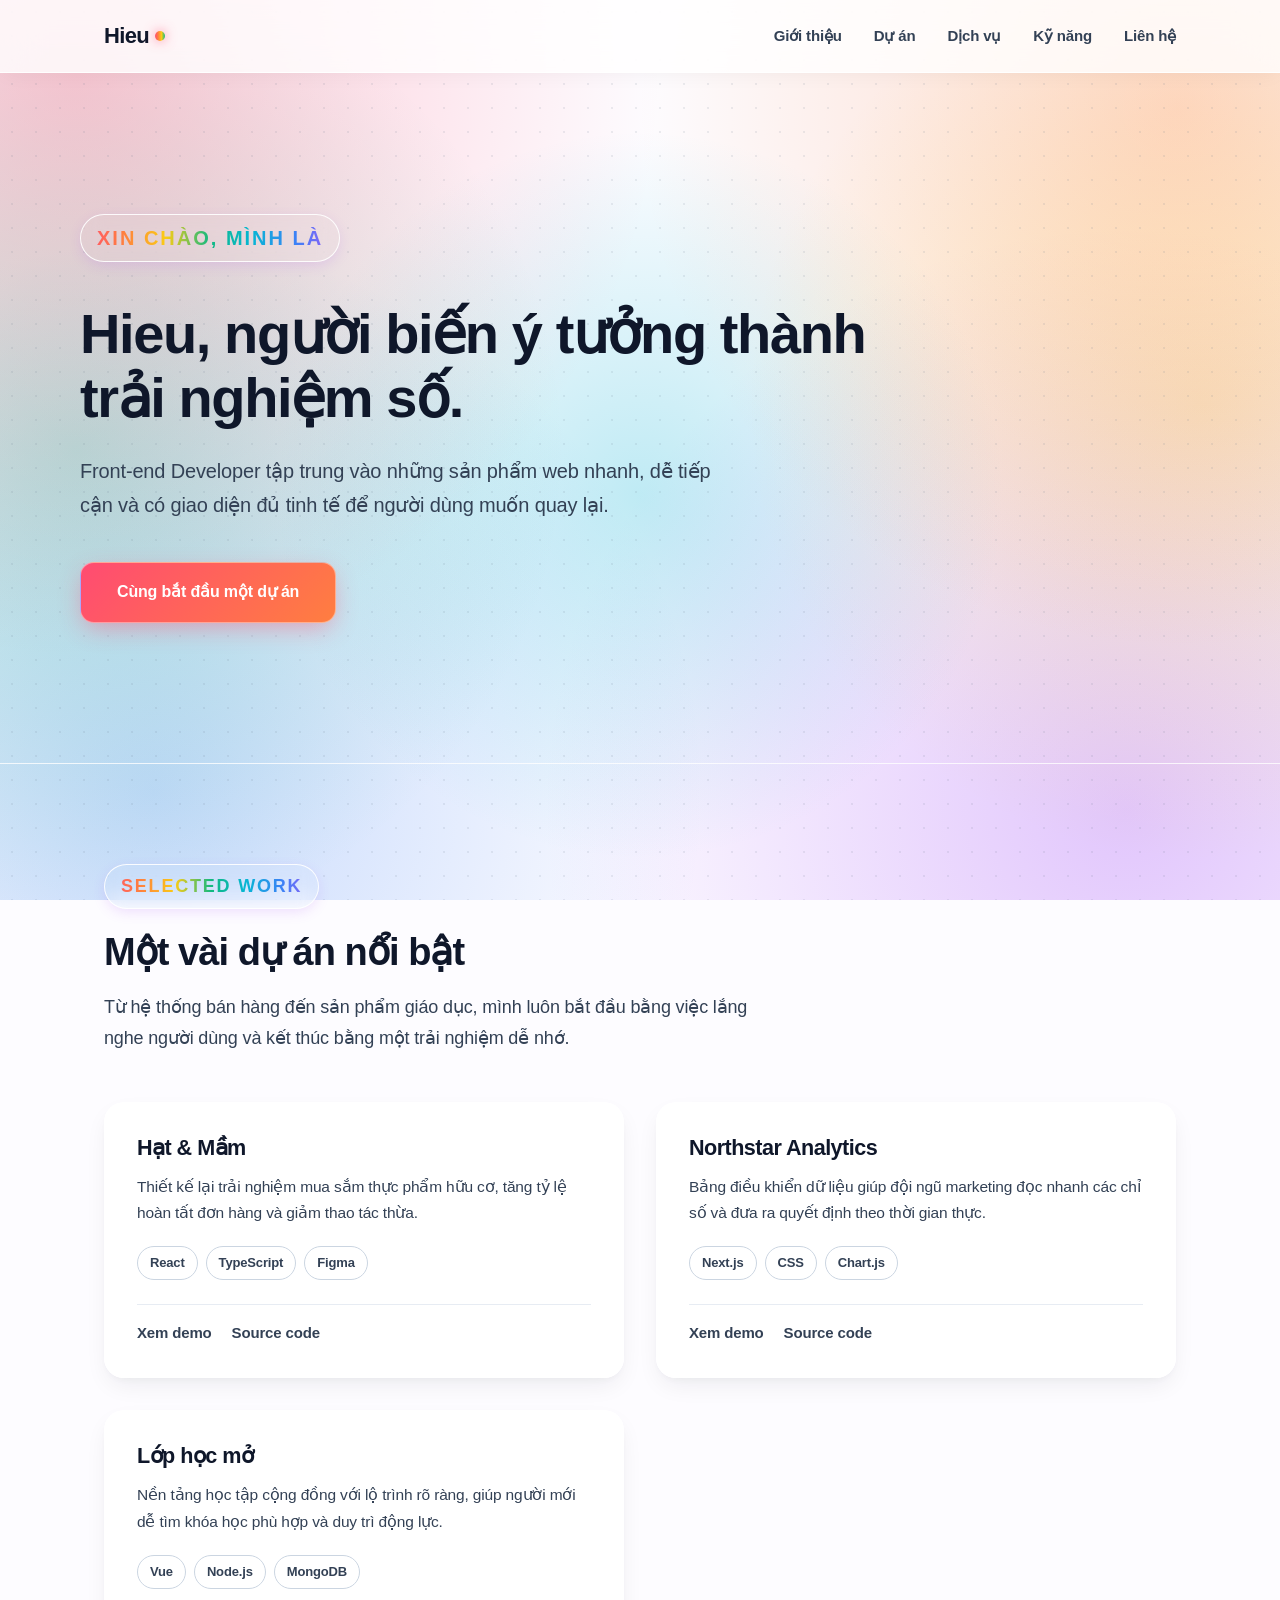
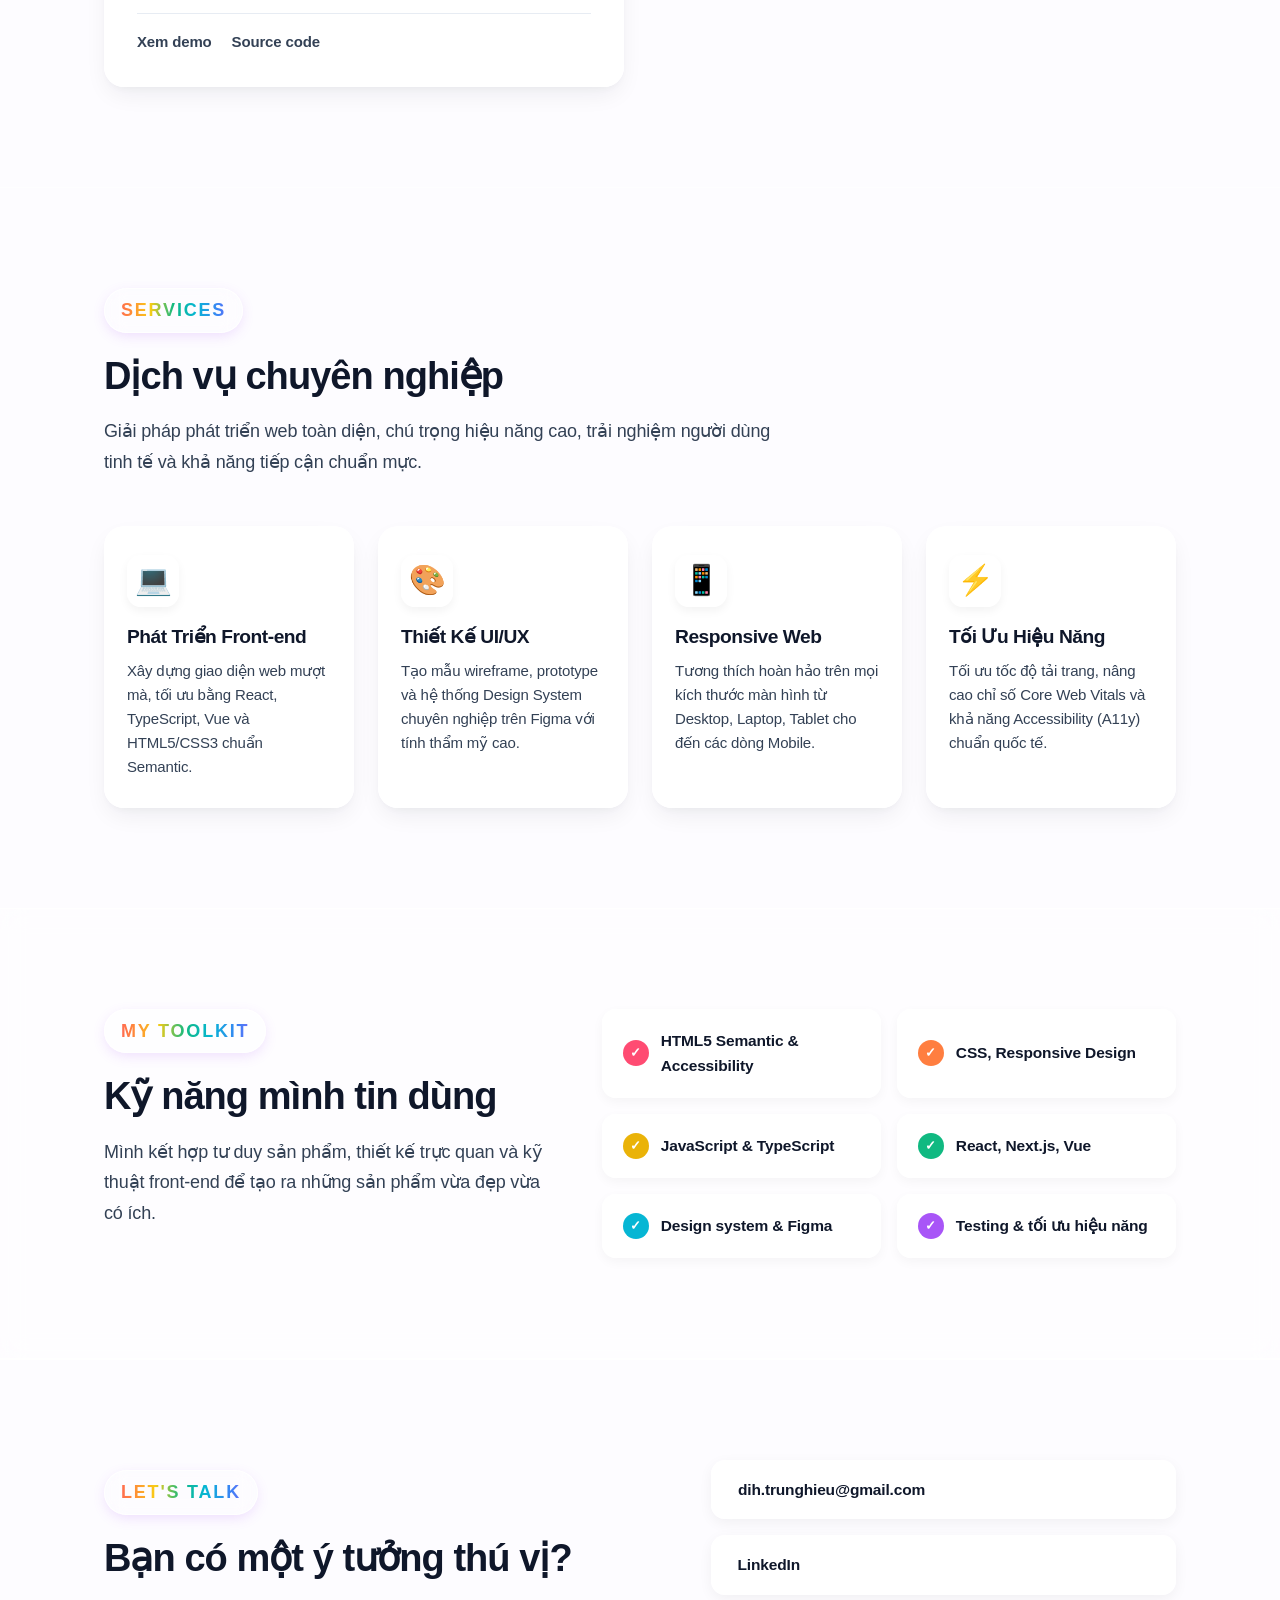
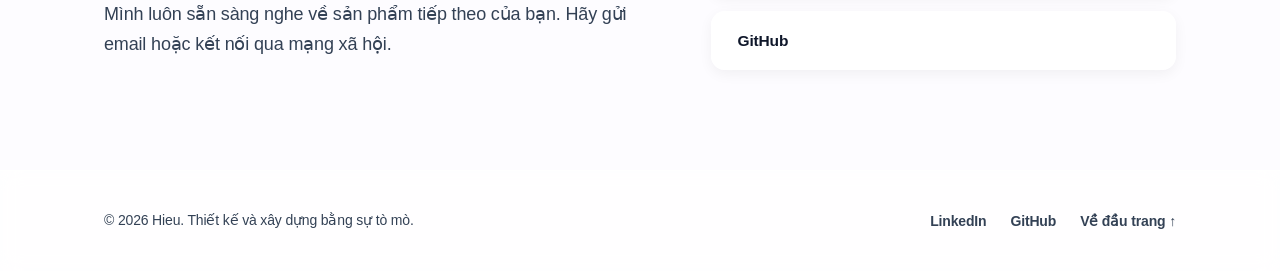
==== index.html @ 0dcf3da6 "them file" ====
<!DOCTYPE html>
<html lang="vi">
<head>
	<meta charset="UTF-8">
	<meta name="viewport" content="width=device-width, initial-scale=1.0">
	<meta name="description" content="Portfolio cá nhân của hieu, Front-end Developer chuyên xây dựng trải nghiệm web nhanh, dễ dùng và giàu tính thẩm mỹ.">
	<title>Hieudz | Front-end Developer</title>
	<!-- Favicon dạng placeholder giúp trình duyệt có biểu tượng nhận diện trang. -->
	<link rel="icon" href="data:image/svg+xml,<svg xmlns=%22http://www.w3.org/2000/svg%22 viewBox=%220 0 100 100%22><text y=%22.9em%22 font-size=%2290%22>MA</text></svg>">
	<link rel="stylesheet" href="style.css">
</head>
<body>
	<!--
		HEADER là phần đầu trang, thường chứa nhận diện và điều hướng chính.
		Về SEO, nó giúp công cụ tìm kiếm nhận ra phần thông tin mở đầu của website.
		Về Accessibility, landmark "banner" giúp người dùng trình đọc màn hình đi nhanh
		tới đầu trang và tìm được thương hiệu một cách nhất quán.
	-->
	<header class="site-header" id="top">
		<!--
			NAV là vùng chứa các liên kết điều hướng quan trọng của toàn trang.
			Các anchor link trỏ tới id của section giúp người dùng bàn phím và trình đọc
			màn hình di chuyển nhanh giữa các nội dung mà không cần cuộn thủ công.
		-->
		<nav class="navigation" aria-label="Điều hướng chính">
			<a class="logo" href="#top" aria-label="Về đầu trang, hieu">Hieu</a>

			<!-- Nút Hamburger Menu (CSS Checkbox Hack) -->
			<input type="checkbox" id="nav-toggle" class="nav-toggle" aria-label="Mở đóng menu điều hướng">
			<label for="nav-toggle" class="nav-toggle-label" aria-label="Nút điều khiển menu">
				<span class="hamburger-line"></span>
				<span class="hamburger-line"></span>
				<span class="hamburger-line"></span>
			</label>

			<ul class="nav-links">
				<li><a href="#gioi-thieu">Giới thiệu</a></li>
				<li><a href="#du-an">Dự án</a></li>
				<li><a href="#dich-vu">Dịch vụ</a></li>
				<li><a href="#ky-nang">Kỹ năng</a></li>
				<li><a href="#lien-he">Liên hệ</a></li>
			</ul>
		</nav>
	</header>

	<!-- MAIN là nội dung chính duy nhất của tài liệu, giúp SEO phân biệt nội dung cốt lõi
		 với phần điều hướng và thông tin lặp lại. Landmark này cũng giúp người dùng dùng
		 trình đọc màn hình bỏ qua các thành phần phụ để đến thẳng nội dung. -->
	<main>
		<!--
			SECTION giới thiệu nhóm nội dung có chủ đề "Giới thiệu bản thân".
			Tiêu đề h1 là tiêu đề quan trọng nhất của trang, hỗ trợ SEO hiểu chủ thể
			của portfolio. Nội dung ngắn gọn và CTA có văn bản rõ ràng giúp Accessibility.
		-->
		<section class="hero" id="gioi-thieu" aria-labelledby="tieu-de-chinh">
			<div class="hero-content">
				<p class="eyebrow">Xin chào, mình là</p>
				<h1 id="tieu-de-chinh">Hieu, người biến ý tưởng thành trải nghiệm số.</h1>
				<p>Front-end Developer tập trung vào những sản phẩm web nhanh, dễ tiếp cận và có giao diện đủ tinh tế để người dùng muốn quay lại.</p>
				<a class="button" href="#lien-he">Cùng bắt đầu một dự án</a>
			</div>
		</section>

		<!--
			SECTION dự án là nhóm nội dung portfolio có cùng chủ đề.
			Cấu trúc heading h2 giúp SEO tạo ra phân cấp nội dung rõ ràng sau h1.
			Mỗi ARTICLE là một nội dung độc lập, vì vậy công cụ tìm kiếm và trình đọc
			màn hình có thể nhận diện từng dự án như một đơn vị riêng biệt.
		-->
		<section class="section projects" id="du-an" aria-labelledby="tieu-de-du-an">
			<div class="section-inner">
				<header class="section-heading">
					<p class="eyebrow">Selected work</p>
					<h2 id="tieu-de-du-an">Một vài dự án nổi bật</h2>
					<p>Từ hệ thống bán hàng đến sản phẩm giáo dục, mình luôn bắt đầu bằng việc lắng nghe người dùng và kết thúc bằng một trải nghiệm dễ nhớ.</p>
				</header>
				<div class="project-grid">
					<!-- ARTICLE đại diện cho một dự án độc lập và có thể được chia sẻ riêng. -->
					<article class="project-card">
						<div class="project-content">
							<h3>Hạt &amp; Mầm</h3>
							<p>Thiết kế lại trải nghiệm mua sắm thực phẩm hữu cơ, tăng tỷ lệ hoàn tất đơn hàng và giảm thao tác thừa.</p>
							<ul class="tags" aria-label="Công nghệ sử dụng">
								<li>React</li><li>TypeScript</li><li>Figma</li>
							</ul>
							<div class="project-links"><a href="https://example.com" target="_blank" rel="noopener noreferrer">Xem demo</a><a href="https://github.com" target="_blank" rel="noopener noreferrer">Source code</a></div>
						</div>
					</article>

					<article class="project-card">
						<div class="project-content">
							<h3>Northstar Analytics</h3>
							<p>Bảng điều khiển dữ liệu giúp đội ngũ marketing đọc nhanh các chỉ số và đưa ra quyết định theo thời gian thực.</p>
							<ul class="tags" aria-label="Công nghệ sử dụng"><li>Next.js</li><li>CSS</li><li>Chart.js</li></ul>
							<div class="project-links"><a href="https://example.com" target="_blank" rel="noopener noreferrer">Xem demo</a><a href="https://github.com" target="_blank" rel="noopener noreferrer">Source code</a></div>
						</div>
					</article>

					<article class="project-card">
						<div class="project-content">
							<h3>Lớp học mở</h3>
							<p>Nền tảng học tập cộng đồng với lộ trình rõ ràng, giúp người mới dễ tìm khóa học phù hợp và duy trì động lực.</p>
							<ul class="tags" aria-label="Công nghệ sử dụng"><li>Vue</li><li>Node.js</li><li>MongoDB</li></ul>
							<div class="project-links"><a href="https://example.com" target="_blank" rel="noopener noreferrer">Xem demo</a><a href="https://github.com" target="_blank" rel="noopener noreferrer">Source code</a></div>
						</div>
					</article>
				</div>
			</div>
		</section>

		<!--
			SECTION dịch vụ chuyên nghiệp hỗ trợ Breakpoint Challenge:
			Desktop: 4 cột | Tablet: 2 cột | Mobile: 1 cột
		-->
		<section class="section services" id="dich-vu" aria-labelledby="tieu-de-dich-vu">
			<div class="section-inner">
				<header class="section-heading">
					<p class="eyebrow">Services</p>
					<h2 id="tieu-de-dich-vu">Dịch vụ chuyên nghiệp</h2>
					<p>Giải pháp phát triển web toàn diện, chú trọng hiệu năng cao, trải nghiệm người dùng tinh tế và khả năng tiếp cận chuẩn mực.</p>
				</header>
				<div class="services-grid">
					<article class="service-card">
						<div class="service-icon">💻</div>
						<h3>Phát Triển Front-end</h3>
						<p>Xây dựng giao diện web mượt mà, tối ưu bằng React, TypeScript, Vue và HTML5/CSS3 chuẩn Semantic.</p>
					</article>
					<article class="service-card">
						<div class="service-icon">🎨</div>
						<h3>Thiết Kế UI/UX</h3>
						<p>Tạo mẫu wireframe, prototype và hệ thống Design System chuyên nghiệp trên Figma với tính thẩm mỹ cao.</p>
					</article>
					<article class="service-card">
						<div class="service-icon">📱</div>
						<h3>Responsive Web</h3>
						<p>Tương thích hoàn hảo trên mọi kích thước màn hình từ Desktop, Laptop, Tablet cho đến các dòng Mobile.</p>
					</article>
					<article class="service-card">
						<div class="service-icon">⚡</div>
						<h3>Tối Ưu Hiệu Năng</h3>
						<p>Tối ưu tốc độ tải trang, nâng cao chỉ số Core Web Vitals và khả năng Accessibility (A11y) chuẩn quốc tế.</p>
					</article>
				</div>
			</div>
		</section>

		<!--
			SECTION kỹ năng trình bày năng lực chuyên môn theo một chủ đề riêng.
			Heading h2 tạo cấu trúc SEO dễ đọc; danh sách UL là lựa chọn semantic phù hợp
			vì mỗi kỹ năng là một mục ngang hàng. Văn bản thật thay cho biểu đồ trang trí
			giúp người dùng trình đọc màn hình tiếp nhận đầy đủ thông tin.
		-->
		<section class="section" id="ky-nang" aria-labelledby="tieu-de-ky-nang">
			<div class="section-inner about-layout">
				<header class="section-heading">
					<p class="eyebrow">My toolkit</p>
					<h2 id="tieu-de-ky-nang">Kỹ năng mình tin dùng</h2>
					<p>Mình kết hợp tư duy sản phẩm, thiết kế trực quan và kỹ thuật front-end để tạo ra những sản phẩm vừa đẹp vừa có ích.</p>
				</header>
				<ul class="skill-list">
					<li>HTML5 Semantic &amp; Accessibility</li>
					<li>CSS, Responsive Design</li>
					<li>JavaScript &amp; TypeScript</li>
					<li>React, Next.js, Vue</li>
					<li>Design system &amp; Figma</li>
					<li>Testing &amp; tối ưu hiệu năng</li>
				</ul>
			</div>
		</section>

		<!--
			SECTION liên hệ là điểm kết thúc nội dung chính và chứa lời mời hành động.
			aria-labelledby liên kết section với tiêu đề, giúp trình đọc màn hình công bố
			đúng ngữ cảnh. Các liên kết có nhãn cụ thể để người dùng biết chính xác đích đến.
		-->
		<section class="section contact" id="lien-he" aria-labelledby="tieu-de-lien-he">
			<div class="section-inner">
				<header class="section-heading">
					<p class="eyebrow">Let's talk</p>
					<h2 id="tieu-de-lien-he">Bạn có một ý tưởng thú vị?</h2>
					<p class="contact-copy">Mình luôn sẵn sàng nghe về sản phẩm tiếp theo của bạn. Hãy gửi email hoặc kết nối qua mạng xã hội.</p>
				</header>
				<div class="contact-links">
					<a href="mailto:dih.trunghieu0907@gmail.com">dih.trunghieu@gmail.com</a>
					<a href="https://www.linkedin.com" target="_blank" rel="noopener noreferrer">LinkedIn</a>
					<a href="https://github.com" target="_blank" rel="noopener noreferrer">GitHub</a>
				</div>
			</div>
		</section>
	</main>

	<!--
		FOOTER là phần chân trang chứa thông tin bản quyền và các liên kết phụ.
		Landmark này giúp SEO hiểu đâu là thông tin kết thúc website; liên kết "Về đầu
		trang" có nhãn rõ ràng, hỗ trợ người dùng bàn phím quay lại điều hướng nhanh.
	-->
	<footer class="site-footer">
		<div class="footer-inner">
			<p>&copy; 2026 Hieu. Thiết kế và xây dựng bằng sự tò mò.</p>
			<nav class="footer-links" aria-label="Liên kết chân trang">
				<a href="https://www.linkedin.com" target="_blank" rel="noopener noreferrer">LinkedIn</a>
				<a href="https://github.com" target="_blank" rel="noopener noreferrer">GitHub</a>
				<a href="#top">Về đầu trang &uarr;</a>
			</nav>
		</div>
	</footer>

	<script>
		// Tự động đóng menu khi nhấp vào một liên kết trên mobile
		document.querySelectorAll('.nav-links a').forEach(function(link) {
			link.addEventListener('click', function() {
				var toggle = document.getElementById('nav-toggle');
				if (toggle) toggle.checked = false;
			});
		});
	</script>
</body>
</html>
---- style.css ----
/* ==========================================================================
   PORTFOLIO STYLESHEET - DESIGN SYSTEM REFACTORED
   Tiêu chuẩn: Zero Hard-Coded Colors & Spacings
   Kiến trúc: CSS Variables Tokenized (:root) + CSS Grid & Flexbox
   Responsive: Desktop (4/2 Cột) -> Tablet (2 Cột) -> Mobile (1 Cột)
   ========================================================================== */

/* --------------------------------------------------------------------------
   1. DESIGN SYSTEM TOKENS & CSS VARIABLES (:root)
   -------------------------------------------------------------------------- */
:root {
  /* ========================================================================
     1.1 COLOR SYSTEM (BẢNG MÀU CHUẨN DESIGN SYSTEM)
     ======================================================================== */
  /* Bảng màu 7 Sắc Cầu Vồng (Primary Accent Palette) */
  --color-red: #ff4b72;         /* Đỏ Hồng */
  --color-orange: #ff7e40;      /* Cam Rực */
  --color-yellow: #facc15;      /* Vàng Tươi */
  --color-yellow-dark: #ca8a04; /* Vàng Đậm cho chữ hover */
  --color-yellow-warm: #eab308; /* Vàng Hổ Phách */
  --color-green: #10b981;       /* Lục Ngọc Bích */
  --color-cyan: #06b6d4;        /* Lam Ngọc Cyan */
  --color-blue: #3b82f6;        /* Xanh Dương */
  --color-purple: #a855f7;      /* Tím Violet */

  /* Giữ nguyên Alias tương thích ngược cho hệ thống cũ */
  --rainbow-red: var(--color-red);
  --rainbow-orange: var(--color-orange);
  --rainbow-yellow: var(--color-yellow);
  --rainbow-green: var(--color-green);
  --rainbow-cyan: var(--color-cyan);
  --rainbow-blue: var(--color-blue);
  --rainbow-purple: var(--color-purple);

  /* Màu chủ đạo & phụ */
  --primary: #4f46e5;
  --secondary: #0ea5e9;
  --color-white: #ffffff;

  /* Thang sắc độ xám trung tính (Neutral Grayscale) */
  --gray-100: #f1f5f9;
  --gray-200: #e2e8f0;
  --gray-300: #cbd5e1;
  --gray-700: #334155;
  --gray-900: #0f172a;

  /* Alias tương thích hệ thống gray-1, gray-2, gray-3 */
  --gray-1: var(--gray-100);
  --gray-2: var(--gray-300);
  --gray-3: var(--gray-700);

  /* Màu ngữ nghĩa (Semantic Colors) */
  --background: #fdfcff;
  --text-main: var(--gray-900);
  --text-muted: var(--gray-700);

  /* Hệ màu kính mờ & trong suốt (Glassmorphism & Surface Tokens) */
  --card-bg: rgba(255, 255, 255, 0.88);
  --card-bg-solid: var(--color-white);
  --card-border: rgba(255, 255, 255, 0.95);
  --header-bg: rgba(255, 255, 255, 0.8);
  --footer-bg: rgba(255, 255, 255, 0.7);
  --border-glass: rgba(255, 255, 255, 0.9);
  --border-glass-subtle: rgba(255, 255, 255, 0.8);
  --border-line: rgba(226, 232, 240, 0.8);
  --badge-bg: rgba(255, 255, 255, 0.85);

  /* Hệ màu hào quang cực quang (Aurora Mesh Tokens) */
  --glow-red: rgba(255, 75, 114, 0.3);
  --glow-orange: rgba(255, 126, 64, 0.28);
  --glow-yellow: rgba(250, 204, 21, 0.24);
  --glow-green: rgba(16, 185, 129, 0.26);
  --glow-cyan: rgba(6, 182, 212, 0.25);
  --glow-blue: rgba(59, 130, 246, 0.28);
  --glow-purple: rgba(168, 85, 247, 0.32);
  --dot-color: rgba(100, 116, 139, 0.12);

  /* Gradients */
  --rainbow-linear: linear-gradient(
    90deg,
    var(--color-red) 0%,
    var(--color-orange) 16%,
    var(--color-yellow) 33%,
    var(--color-green) 50%,
    var(--color-cyan) 66%,
    var(--color-blue) 83%,
    var(--color-purple) 100%
  );
  --btn-gradient: linear-gradient(135deg, var(--color-red), var(--color-orange), var(--color-blue), var(--color-purple));

  /* ========================================================================
     1.2 SPACING SCALE (HỆ THỐNG KHOẢNG CÁCH CHUẨN DESIGN SYSTEM)
     ======================================================================== */
  --space-2xs: 4px;
  --space-xs: 6px;
  --space-sm: 8px;
  --space-md: 12px;
  --space-base: 16px;
  --space-md-lg: 18px;
  --space-lg: 20px;
  --space-card-p: 22px;
  --space-xl: 24px;
  --space-2xl: 32px;
  --space-footer-p: 38px;
  --space-3xl: 48px;
  --space-4xl: 56px;
  --space-section-mobile: 60px;
  --space-hero: 90px;
  --space-section-desktop: 100px;

  /* ========================================================================
     1.3 TYPOGRAPHY SCALE (HỆ THỐNG CỠ CHỮ)
     ======================================================================== */
  --font-size-badge: 0.8125rem;
  --font-size-sm: 0.875rem;
  --font-size-base: 0.9375rem;
  --font-size-card-p: 0.96875rem;
  --font-size-btn: 1rem;
  --font-size-body: 1.0625rem;
  --font-size-subheading: 1.125rem;
  --font-size-card-h3: 1.2rem;
  --font-size-lead: 1.25rem;
  --font-size-h3: 1.35rem;
  --font-size-logo: 1.375rem;
  --font-size-h1-mobile: 2.125rem;

  /* ========================================================================
     1.4 BO GÓC, BÓNG ĐỔ & CHUYỂN ĐỘNG (RADIUS, SHADOWS, TRANSITION)
     ======================================================================== */
  --radius-sm: 8px;
  --radius-md: 14px;
  --radius-lg: 20px;
  --radius-full: 9999px;

  --card-shadow: 0 10px 25px -4px rgba(15, 23, 42, 0.07), 0 4px 10px -2px rgba(15, 23, 42, 0.04);
  --shadow-sm: 0 4px 12px rgba(0, 0, 0, 0.04);
  --shadow-md: 0 4px 14px rgba(0, 0, 0, 0.05);

  --container-max-width: 1120px;
  --transition: all 0.3s cubic-bezier(0.34, 1.56, 0.64, 1);
}

/* --------------------------------------------------------------------------
   2. RESET / BASE STYLES
   -------------------------------------------------------------------------- */
*,
*::before,
*::after {
  box-sizing: border-box;
  margin: 0;
  padding: 0;
}

html {
  scroll-behavior: smooth;
  font-size: 16px;
  -webkit-text-size-adjust: 100%;
}

/* --------------------------------------------------------------------------
   3. BODY: NỀN 7 SẮC CẦU VỒNG (RAINBOW AURORA MESH CANVAS)
   -------------------------------------------------------------------------- */
body {
  font-family: -apple-system, BlinkMacSystemFont, "Segoe UI", Roboto, "Inter", "Helvetica Neue", Arial, sans-serif;
  background-color: var(--background);
  background-image: 
    radial-gradient(var(--dot-color) 1.2px, transparent 1.2px),
    radial-gradient(circle at 6% 8%, var(--glow-red) 0%, transparent 40%),
    radial-gradient(circle at 92% 12%, var(--glow-orange) 0%, transparent 38%),
    radial-gradient(circle at 94% 45%, var(--glow-yellow) 0%, transparent 35%),
    radial-gradient(circle at 6% 50%, var(--glow-green) 0%, transparent 38%),
    radial-gradient(circle at 50% 55%, var(--glow-cyan) 0%, transparent 45%),
    radial-gradient(circle at 12% 88%, var(--glow-blue) 0%, transparent 40%),
    radial-gradient(circle at 88% 90%, var(--glow-purple) 0%, transparent 42%);
  background-size: var(--space-xl) var(--space-xl), 100% 100%, 100% 100%, 100% 100%, 100% 100%, 100% 100%, 100% 100%, 100% 100%;
  background-attachment: fixed;
  color: var(--text-main);
  line-height: 1.65;
  letter-spacing: -0.01em;
  overflow-x: hidden;
  -webkit-font-smoothing: antialiased;
  -moz-osx-font-smoothing: grayscale;
}

/* --------------------------------------------------------------------------
   4. TYPOGRAPHY
   -------------------------------------------------------------------------- */
h1, h2, h3, h4, h5, h6 {
  color: var(--text-main);
  font-weight: 700;
  line-height: 1.25;
  letter-spacing: -0.025em;
}

h1 {
  font-size: clamp(2.25rem, 5vw, 3.5rem);
  font-weight: 800;
  line-height: 1.15;
  margin-bottom: 1.5rem;
}

h2 {
  font-size: clamp(1.75rem, 3.5vw, 2.375rem);
  margin-bottom: 1rem;
}

h3 {
  font-size: var(--font-size-h3);
  margin-bottom: 0.75rem;
  transition: color 0.3s ease;
}

p {
  color: var(--text-muted);
  font-size: var(--font-size-body);
  line-height: 1.7;
}

a {
  color: inherit;
  text-decoration: none;
  transition: var(--transition);
}

/* Eyebrow dạng Badge 7 sắc cầu vồng */
.eyebrow {
  display: inline-flex;
  align-items: center;
  gap: var(--space-sm);
  font-size: var(--font-size-badge);
  font-weight: 800;
  text-transform: uppercase;
  letter-spacing: 0.1em;
  background: var(--rainbow-linear);
  -webkit-background-clip: text;
  -webkit-text-fill-color: transparent;
  padding: var(--space-xs) var(--space-base);
  background-color: var(--badge-bg);
  border: 1.5px solid var(--border-glass);
  border-radius: var(--radius-full);
  box-shadow: 0 4px 14px -2px rgba(168, 85, 247, 0.2);
  margin-bottom: 1.25rem;
  backdrop-filter: blur(10px);
}

/* --------------------------------------------------------------------------
   5. CONTAINER & LAYOUT CHUNG
   -------------------------------------------------------------------------- */
.section-inner {
  width: 100%;
  max-width: var(--container-max-width);
  margin: 0 auto;
  padding: 0 var(--space-xl);
}

.section {
  padding: var(--space-section-desktop) 0;
  position: relative;
}

.section-heading {
  max-width: 680px;
  margin-bottom: var(--space-3xl);
}

.section-heading p {
  font-size: var(--font-size-subheading);
}

/* --------------------------------------------------------------------------
   6. HEADER & NAVIGATION
   -------------------------------------------------------------------------- */
.site-header {
  position: sticky;
  top: 0;
  z-index: 1000;
  background-color: var(--header-bg);
  backdrop-filter: blur(20px);
  -webkit-backdrop-filter: blur(20px);
  border-bottom: 1px solid var(--border-glass);
  box-shadow: 0 4px 20px -4px rgba(0, 0, 0, 0.05);
  transition: var(--transition);
}

.navigation {
  max-width: var(--container-max-width);
  margin: 0 auto;
  padding: var(--space-md-lg) var(--space-xl);
  display: flex;
  align-items: center;
  justify-content: space-between;
}

/* --------------------------------------------------------------------------
   HAMBURGER MENU - ẨN input gốc, nút và menu mobile
   -------------------------------------------------------------------------- */

/* Ẩn input checkbox gốc */
.nav-toggle {
  display: none;
}

/* Nút hamburger 3 dòng — ẩn trên Desktop */
.nav-toggle-label {
  display: none;
  flex-direction: column;
  justify-content: center;
  align-items: center;
  gap: 5px;
  width: 42px;
  height: 42px;
  cursor: pointer;
  border-radius: var(--radius-sm);
  border: 1.5px solid var(--border-glass);
  background-color: var(--badge-bg);
  backdrop-filter: blur(10px);
  -webkit-backdrop-filter: blur(10px);
  transition: var(--transition);
  z-index: 1100;
  flex-shrink: 0;
}

.nav-toggle-label:hover {
  background: var(--rainbow-linear);
  border-color: transparent;
}

/* Ba dòng kẻ của Hamburger */
.hamburger-line {
  display: block;
  width: 22px;
  height: 2.5px;
  border-radius: var(--radius-full);
  background: var(--gray-700);
  transition: transform 0.35s cubic-bezier(0.4, 0, 0.2, 1),
              opacity   0.25s ease,
              width     0.3s ease;
  transform-origin: center;
}

.nav-toggle-label:hover .hamburger-line {
  background: var(--color-white);
}

/* Hiệu ứng biến thành dấu X khi checkbox được check */
.nav-toggle:checked + .nav-toggle-label .hamburger-line:nth-child(1) {
  transform: translateY(7.5px) rotate(45deg);
}
.nav-toggle:checked + .nav-toggle-label .hamburger-line:nth-child(2) {
  opacity: 0;
  width: 0;
}
.nav-toggle:checked + .nav-toggle-label .hamburger-line:nth-child(3) {
  transform: translateY(-7.5px) rotate(-45deg);
}

.logo {
  font-size: var(--font-size-logo);
  font-weight: 800;
  color: var(--text-main);
  letter-spacing: -0.03em;
  display: flex;
  align-items: center;
  gap: var(--space-xs);
}

/* Chấm Logo đổi 7 sắc cầu vồng */
.logo::after {
  content: "";
  display: inline-block;
  width: 10px;
  height: 10px;
  background: var(--rainbow-linear);
  background-size: 200% 200%;
  animation: rainbowGlow 3s ease infinite;
  border-radius: 50%;
  box-shadow: 0 0 12px rgba(255, 75, 114, 0.7);
}

.nav-links {
  list-style: none;
  display: flex;
  align-items: center;
  gap: var(--space-2xl);
}

.nav-links a {
  font-size: var(--font-size-base);
  font-weight: 600;
  color: var(--gray-700);
  position: relative;
  padding: var(--space-xs) 0;
}

.nav-links a:hover,
.nav-links a:focus-visible {
  color: var(--color-purple);
}

.nav-links a::after {
  content: "";
  position: absolute;
  bottom: 0;
  left: 0;
  width: 0;
  height: 3px;
  background: var(--rainbow-linear);
  transition: width 0.3s ease;
  border-radius: var(--radius-full);
}

.nav-links a:hover::after,
.nav-links a:focus-visible::after {
  width: 100%;
}

/* --------------------------------------------------------------------------
   7. HERO SECTION
   -------------------------------------------------------------------------- */
.hero {
  min-height: calc(85vh - 75px);
  display: flex;
  align-items: center;
  padding: var(--space-hero) var(--space-xl);
  position: relative;
}

.hero-content {
  width: 100%;
  max-width: var(--container-max-width);
  margin: 0 auto;
}

.hero-content h1 {
  max-width: 860px;
}

.hero-content p {
  font-size: var(--font-size-lead);
  max-width: 660px;
  margin-bottom: 2.5rem;
  color: var(--gray-700);
}

/* --------------------------------------------------------------------------
   8. NÚT KÊU GỌI HÀNH ĐỘNG CẦU VỒNG (RAINBOW BUTTON)
   -------------------------------------------------------------------------- */
.button {
  display: inline-flex;
  align-items: center;
  justify-content: center;
  background: var(--btn-gradient);
  background-size: 300% 300%;
  animation: rainbowShift 6s ease infinite;
  color: var(--color-white);
  padding: var(--space-base) 36px;
  font-size: var(--font-size-btn);
  font-weight: 700;
  border-radius: var(--radius-md);
  box-shadow: 0 8px 24px -4px rgba(255, 75, 114, 0.45);
  border: 1px solid rgba(255, 255, 255, 0.4);
  cursor: pointer;
  transition: var(--transition);
}

.button:hover,
.button:focus-visible {
  transform: translateY(-4px) scale(1.02);
  box-shadow: 0 14px 32px -4px rgba(168, 85, 247, 0.55), 0 0 20px rgba(6, 182, 212, 0.4);
  color: var(--color-white);
}

.button:active {
  transform: translateY(0);
}

/* --------------------------------------------------------------------------
   9. KHUNG DỰ ÁN (PROJECTS) - DESKTOP 2 CỘT
   -------------------------------------------------------------------------- */
.projects {
  border-top: 1px solid var(--border-glass-subtle);
}

.project-grid {
  display: grid;
  grid-template-columns: repeat(2, 1fr);
  gap: var(--space-2xl);
}

.project-card {
  background: var(--card-bg);
  backdrop-filter: blur(16px);
  -webkit-backdrop-filter: blur(16px);
  border: 1.5px solid var(--card-border);
  border-radius: var(--radius-lg);
  padding: var(--space-2xl);
  display: flex;
  flex-direction: column;
  justify-content: space-between;
  box-shadow: var(--card-shadow);
  transition: var(--transition);
  position: relative;
  overflow: hidden;
}

/* Thẻ dự án 1: Di chuột đổi sang sắc Đỏ Hồng Cầu Vồng */
.project-card:nth-child(1):hover {
  background: linear-gradient(145deg, rgba(255, 255, 255, 0.98), rgba(255, 235, 240, 0.95));
  border-color: var(--color-red);
  transform: translateY(-8px) scale(1.01);
  box-shadow: 0 20px 35px -6px rgba(255, 75, 114, 0.3), 0 0 0 1px rgba(255, 75, 114, 0.3);
}
.project-card:nth-child(1):hover h3 {
  color: var(--color-red);
}

/* Thẻ dự án 2: Di chuột đổi sang sắc Lam Ngọc Cyan Cầu Vồng */
.project-card:nth-child(2):hover {
  background: linear-gradient(145deg, rgba(255, 255, 255, 0.98), rgba(230, 250, 255, 0.95));
  border-color: var(--color-cyan);
  transform: translateY(-8px) scale(1.01);
  box-shadow: 0 20px 35px -6px rgba(6, 182, 212, 0.3), 0 0 0 1px rgba(6, 182, 212, 0.3);
}
.project-card:nth-child(2):hover h3 {
  color: var(--color-cyan);
}

/* Thẻ dự án 3: Di chuột đổi sang sắc Tím Violet Cầu Vồng */
.project-card:nth-child(3):hover {
  background: linear-gradient(145deg, rgba(255, 255, 255, 0.98), rgba(246, 235, 255, 0.95));
  border-color: var(--color-purple);
  transform: translateY(-8px) scale(1.01);
  box-shadow: 0 20px 35px -6px rgba(168, 85, 247, 0.3), 0 0 0 1px rgba(168, 85, 247, 0.3);
}
.project-card:nth-child(3):hover h3 {
  color: var(--color-purple);
}

.project-content {
  display: flex;
  flex-direction: column;
  height: 100%;
}

.project-content p {
  font-size: var(--font-size-card-p);
  color: var(--gray-700);
  margin-bottom: var(--space-lg);
  flex-grow: 1;
}

.tags {
  list-style: none;
  display: flex;
  flex-wrap: wrap;
  gap: var(--space-sm);
  margin-bottom: var(--space-xl);
}

.tags li {
  background-color: rgba(255, 255, 255, 0.9);
  border: 1px solid var(--gray-300);
  color: var(--gray-700);
  padding: 5px var(--space-md);
  font-size: var(--font-size-badge);
  font-weight: 600;
  border-radius: var(--radius-full);
  transition: var(--transition);
}

.project-card:nth-child(1):hover .tags li {
  border-color: rgba(255, 75, 114, 0.4);
  color: var(--color-red);
}
.project-card:nth-child(2):hover .tags li {
  border-color: rgba(6, 182, 212, 0.4);
  color: var(--color-cyan);
}
.project-card:nth-child(3):hover .tags li {
  border-color: rgba(168, 85, 247, 0.4);
  color: var(--color-purple);
}

.project-links {
  display: flex;
  align-items: center;
  gap: var(--space-lg);
  padding-top: var(--space-base);
  border-top: 1px solid var(--border-line);
}

.project-links a {
  font-size: var(--font-size-base);
  font-weight: 700;
  color: var(--gray-700);
  display: inline-flex;
  align-items: center;
  gap: var(--space-2xs);
}

.project-links a:hover {
  color: var(--color-purple);
  text-decoration: underline;
  text-underline-offset: 4px;
}

/* --------------------------------------------------------------------------
   9B. KHU VỰC DỊCH VỤ (SERVICES) - DESKTOP 4 CỘT
   -------------------------------------------------------------------------- */
.services {
  border-top: 1px solid var(--border-glass-subtle);
}

.services-grid {
  display: grid;
  grid-template-columns: repeat(4, 1fr);
  gap: var(--space-xl);
}

.service-card {
  width: 100%;
  box-sizing: border-box;
  background: var(--card-bg);
  backdrop-filter: blur(16px);
  -webkit-backdrop-filter: blur(16px);
  border: 1.5px solid var(--card-border);
  border-radius: var(--radius-lg);
  padding: 28px var(--space-card-p);
  display: flex;
  flex-direction: column;
  align-items: flex-start;
  justify-content: flex-start;
  box-shadow: var(--card-shadow);
  transition: var(--transition);
}

.service-icon {
  font-size: 1.85rem;
  width: 52px;
  height: 52px;
  border-radius: var(--radius-md);
  background: rgba(255, 255, 255, 0.95);
  display: flex;
  align-items: center;
  justify-content: center;
  margin-bottom: var(--space-md-lg);
  box-shadow: 0 4px 10px rgba(0, 0, 0, 0.05);
  transition: var(--transition);
}

.service-card h3 {
  font-size: var(--font-size-card-h3);
  margin-bottom: 10px;
  color: var(--text-main);
  transition: color 0.3s ease;
}

.service-card p {
  font-size: var(--font-size-base);
  line-height: 1.6;
  color: var(--gray-700);
}

/* Hiệu ứng đổi màu khi di chuột vào từng Service Card */
.service-card:nth-child(1):hover {
  background: var(--card-bg-solid);
  border-color: var(--color-red);
  transform: translateY(-6px);
  box-shadow: 0 16px 28px -4px rgba(255, 75, 114, 0.28);
}
.service-card:nth-child(1):hover h3 { color: var(--color-red); }
.service-card:nth-child(1):hover .service-icon { transform: scale(1.1); background: rgba(255, 75, 114, 0.12); }

.service-card:nth-child(2):hover {
  background: var(--card-bg-solid);
  border-color: var(--color-orange);
  transform: translateY(-6px);
  box-shadow: 0 16px 28px -4px rgba(255, 126, 64, 0.28);
}
.service-card:nth-child(2):hover h3 { color: var(--color-orange); }
.service-card:nth-child(2):hover .service-icon { transform: scale(1.1); background: rgba(255, 126, 64, 0.12); }

.service-card:nth-child(3):hover {
  background: var(--card-bg-solid);
  border-color: var(--color-cyan);
  transform: translateY(-6px);
  box-shadow: 0 16px 28px -4px rgba(6, 182, 212, 0.28);
}
.service-card:nth-child(3):hover h3 { color: var(--color-cyan); }
.service-card:nth-child(3):hover .service-icon { transform: scale(1.1); background: rgba(6, 182, 212, 0.12); }

.service-card:nth-child(4):hover {
  background: var(--card-bg-solid);
  border-color: var(--color-purple);
  transform: translateY(-6px);
  box-shadow: 0 16px 28px -4px rgba(168, 85, 247, 0.28);
}
.service-card:nth-child(4):hover h3 { color: var(--color-purple); }
.service-card:nth-child(4):hover .service-icon { transform: scale(1.1); background: rgba(168, 85, 247, 0.12); }

/* --------------------------------------------------------------------------
   10. KHUNG KỸ NĂNG (SKILLS) - DESKTOP 2 CỘT
   -------------------------------------------------------------------------- */
#ky-nang {
  background-color: rgba(255, 255, 255, 0.4);
  backdrop-filter: blur(12px);
  -webkit-backdrop-filter: blur(12px);
  border-top: 1px solid var(--border-glass);
  border-bottom: 1px solid var(--border-glass);
}

.about-layout {
  display: grid;
  grid-template-columns: 1fr 1.3fr;
  gap: var(--space-4xl);
  align-items: start;
}

.about-layout .section-heading {
  margin-bottom: 0;
}

.skill-list {
  list-style: none;
  display: grid;
  grid-template-columns: repeat(2, 1fr);
  gap: var(--space-base);
}

.skill-list li {
  background: var(--card-bg);
  backdrop-filter: blur(10px);
  -webkit-backdrop-filter: blur(10px);
  border: 1.5px solid var(--card-border);
  border-radius: var(--radius-md);
  padding: var(--space-md-lg) var(--space-lg);
  font-size: var(--font-size-card-p);
  font-weight: 600;
  color: var(--text-main);
  display: flex;
  align-items: center;
  gap: var(--space-md);
  box-shadow: var(--shadow-sm);
  transition: var(--transition);
  cursor: default;
}

.skill-list li::before {
  content: "✓";
  display: inline-flex;
  align-items: center;
  justify-content: center;
  width: 26px;
  height: 26px;
  border-radius: 50%;
  color: var(--color-white);
  font-size: var(--font-size-badge);
  font-weight: 800;
  flex-shrink: 0;
  transition: var(--transition);
}

/* Ô Kỹ Năng 1: Đổi sang sắc Đỏ Hồng */
.skill-list li:nth-child(1)::before { background: var(--color-red); }
.skill-list li:nth-child(1):hover {
  border-color: var(--color-red);
  background: var(--card-bg-solid);
  color: var(--color-red);
  transform: translateY(-5px) scale(1.02);
  box-shadow: 0 12px 24px -4px rgba(255, 75, 114, 0.35);
}

/* Ô Kỹ Năng 2: Đổi sang sắc Cam */
.skill-list li:nth-child(2)::before { background: var(--color-orange); }
.skill-list li:nth-child(2):hover {
  border-color: var(--color-orange);
  background: var(--card-bg-solid);
  color: var(--color-orange);
  transform: translateY(-5px) scale(1.02);
  box-shadow: 0 12px 24px -4px rgba(255, 126, 64, 0.35);
}

/* Ô Kỹ Năng 3: Đổi sang sắc Vàng Hổ Phách */
.skill-list li:nth-child(3)::before { background: var(--color-yellow-warm); }
.skill-list li:nth-child(3):hover {
  border-color: var(--color-yellow-warm);
  background: var(--card-bg-solid);
  color: var(--color-yellow-dark);
  transform: translateY(-5px) scale(1.02);
  box-shadow: 0 12px 24px -4px rgba(234, 179, 8, 0.35);
}

/* Ô Kỹ Năng 4: Đổi sang sắc Lục Emerald */
.skill-list li:nth-child(4)::before { background: var(--color-green); }
.skill-list li:nth-child(4):hover {
  border-color: var(--color-green);
  background: var(--card-bg-solid);
  color: var(--color-green);
  transform: translateY(-5px) scale(1.02);
  box-shadow: 0 12px 24px -4px rgba(16, 185, 129, 0.35);
}

/* Ô Kỹ Năng 5: Đổi sang sắc Lam Ngọc Cyan */
.skill-list li:nth-child(5)::before { background: var(--color-cyan); }
.skill-list li:nth-child(5):hover {
  border-color: var(--color-cyan);
  background: var(--card-bg-solid);
  color: var(--color-cyan);
  transform: translateY(-5px) scale(1.02);
  box-shadow: 0 12px 24px -4px rgba(6, 182, 212, 0.35);
}

/* Ô Kỹ Năng 6: Đổi sang sắc Tím Violet */
.skill-list li:nth-child(6)::before { background: var(--color-purple); }
.skill-list li:nth-child(6):hover {
  border-color: var(--color-purple);
  background: var(--card-bg-solid);
  color: var(--color-purple);
  transform: translateY(-5px) scale(1.02);
  box-shadow: 0 12px 24px -4px rgba(168, 85, 247, 0.35);
}

/* --------------------------------------------------------------------------
   11. KHUNG LIÊN HỆ (CONTACT) - DESKTOP 2 CỘT
   -------------------------------------------------------------------------- */
.contact {
  border-top: 1px solid var(--border-glass-subtle);
}

.contact .section-inner {
  display: grid;
  grid-template-columns: 1.2fr 1fr;
  gap: var(--space-3xl);
  align-items: center;
}

.contact .section-heading {
  margin-bottom: 0;
}

.contact-links {
  display: flex;
  flex-direction: column;
  gap: var(--space-base);
}

.contact-links a {
  display: inline-flex;
  align-items: center;
  gap: 10px;
  background-color: var(--card-bg);
  backdrop-filter: blur(12px);
  -webkit-backdrop-filter: blur(12px);
  border: 1.5px solid var(--card-border);
  border-radius: var(--radius-md);
  padding: var(--space-base) 26px;
  font-size: var(--font-size-card-p);
  font-weight: 700;
  color: var(--text-main);
  box-shadow: var(--shadow-md);
  transition: var(--transition);
}

/* Ô Email: Di chuột đổi sang gradient cầu vồng */
.contact-links a:nth-child(1):hover {
  background: linear-gradient(135deg, var(--color-red), var(--color-orange));
  border-color: transparent;
  color: var(--color-white);
  transform: translateY(-4px) scale(1.02);
  box-shadow: 0 12px 28px -4px rgba(255, 75, 114, 0.45);
}

/* Ô LinkedIn: Di chuột đổi sang lam biển */
.contact-links a:nth-child(2):hover {
  background: linear-gradient(135deg, var(--color-cyan), var(--color-blue));
  border-color: transparent;
  color: var(--color-white);
  transform: translateY(-4px) scale(1.02);
  box-shadow: 0 12px 28px -4px rgba(6, 182, 212, 0.45);
}

/* Ô GitHub: Di chuột đổi sang tím violet */
.contact-links a:nth-child(3):hover {
  background: linear-gradient(135deg, var(--color-blue), var(--color-purple));
  border-color: transparent;
  color: var(--color-white);
  transform: translateY(-4px) scale(1.02);
  box-shadow: 0 12px 28px -4px rgba(168, 85, 247, 0.45);
}

/* --------------------------------------------------------------------------
   12. FOOTER
   -------------------------------------------------------------------------- */
.site-footer {
  border-top: 1px solid var(--border-glass);
  padding: var(--space-footer-p) 0;
  background-color: var(--footer-bg);
  backdrop-filter: blur(10px);
}

.footer-inner {
  max-width: var(--container-max-width);
  margin: 0 auto;
  padding: 0 var(--space-xl);
  display: flex;
  align-items: center;
  justify-content: space-between;
  flex-wrap: wrap;
  gap: var(--space-lg);
}

.site-footer p {
  font-size: var(--font-size-sm);
  color: var(--gray-700);
}

.footer-links {
  display: flex;
  align-items: center;
  gap: var(--space-xl);
}

.footer-links a {
  font-size: var(--font-size-sm);
  color: var(--gray-700);
  font-weight: 600;
}

.footer-links a:hover,
.footer-links a:focus-visible {
  color: var(--color-purple);
}

/* --------------------------------------------------------------------------
   13. ACCESSIBILITY & ANIMATIONS
   -------------------------------------------------------------------------- */
:focus-visible {
  outline: 2px solid var(--color-purple);
  outline-offset: 3px;
}

@keyframes rainbowShift {
  0% { background-position: 0% 50%; }
  50% { background-position: 100% 50%; }
  100% { background-position: 0% 50%; }
}

@keyframes rainbowGlow {
  0%, 100% { filter: hue-rotate(0deg); }
  50% { filter: hue-rotate(180deg); }
}

/* Tương thích cho cấu trúc layout sidebar + main nếu có */
.container {
  display: grid;
  grid-template-columns: 250px 1fr;
  grid-template-rows: auto 1fr auto;
  grid-template-areas:
    "header header"
    "sidebar main"
    "footer footer";
  min-height: 100vh;
}

/* ==========================================================================
   14A. RESPONSIVE: TABLET (768px – 1023px)
   Chuyển khu vực Dịch vụ (Services) thành 2 cột
   ========================================================================== */
@media (max-width: 1023px) {
  .services-grid {
    grid-template-columns: repeat(2, 1fr);
    gap: var(--space-lg);
  }
}

/* ==========================================================================
   14B. RESPONSIVE: MOBILE DƯỚI 768px (CHUYỂN TOÀN BỘ THÀNH 1 CỘT)
   Sử dụng chính xác Media Query: @media (max-width: 767px)
   ========================================================================== */
@media (max-width: 767px) {
  /* 0. Chuyển Khu vực Dịch vụ (.services-grid) thành 1 cột */
  .services-grid {
    grid-template-columns: 1fr;
    gap: var(--space-base);
  }

  /* 1. Chuyển cấu trúc Container [Sidebar] [Main] thành 1 cột */
  .container {
    grid-template-columns: 1fr;
    grid-template-rows: auto auto 1fr auto;
    grid-template-areas:
      "header"
      "sidebar"
      "main"
      "footer";
  }

  /* 2. Chuyển Section Kỹ năng (.about-layout) từ 2 cột thành 1 cột */
  .about-layout {
    grid-template-columns: 1fr;
    gap: 36px;
  }

  /* 3. Chuyển Danh sách Kỹ năng (.skill-list) từ 2 cột thành 1 cột */
  .skill-list {
    grid-template-columns: 1fr;
    gap: var(--space-md);
  }

  /* 4. Chuyển Lưới Dự án (.project-grid) từ 2 cột thành 1 cột */
  .project-grid {
    grid-template-columns: 1fr;
    gap: var(--space-xl);
  }

  /* 5. Chuyển Section Liên hệ (.contact .section-inner) từ 2 cột thành 1 cột */
  .contact .section-inner {
    grid-template-columns: 1fr;
    gap: var(--space-2xl);
  }

  /* 6. Tinh chỉnh padding & layout trên Mobile chống tràn ngang */
  .section {
    padding: var(--space-section-mobile) 0;
  }

  .section-inner {
    padding: 0 var(--space-md-lg);
  }

  .navigation {
    flex-direction: column;
    gap: var(--space-base);
    padding: 14px var(--space-md-lg);
  }

  .nav-links {
    gap: var(--space-md-lg);
    flex-wrap: wrap;
    justify-content: center;
  }

  .nav-links a {
    font-size: var(--font-size-sm);
  }

  .hero {
    min-height: auto;
    padding: var(--space-section-mobile) var(--space-md-lg);
  }

  .hero-content h1 {
    font-size: var(--font-size-h1-mobile);
  }

  .hero-content p {
    font-size: var(--font-size-body);
    margin-bottom: 1.75rem;
  }

  .button {
    width: 100%;
  }

  .project-card {
    padding: var(--space-xl);
  }

  .contact-links {
    width: 100%;
  }

  .contact-links a {
    width: 100%;
    justify-content: center;
  }

  .footer-inner {
    flex-direction: column;
    text-align: center;
    gap: var(--space-base);
  }

  .footer-links {
    flex-wrap: wrap;
    justify-content: center;
    gap: var(--space-base);
  }
}
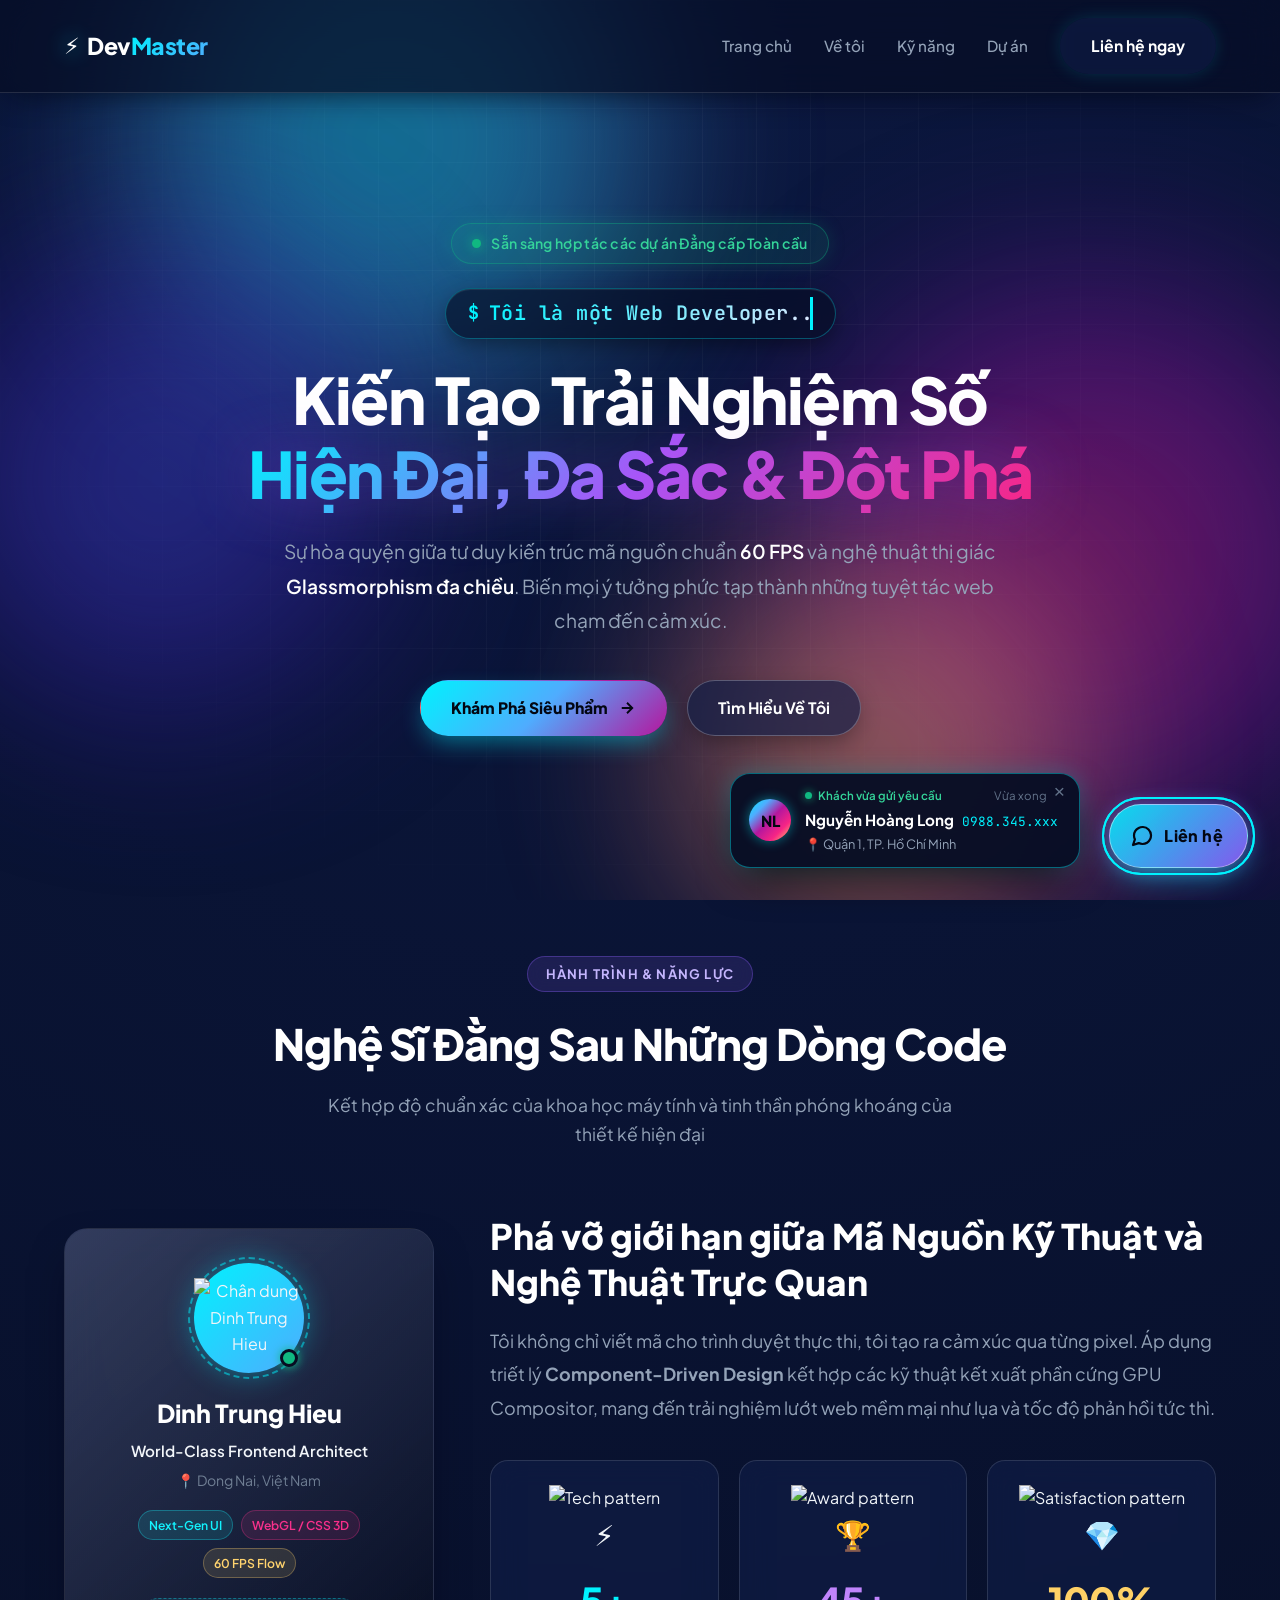
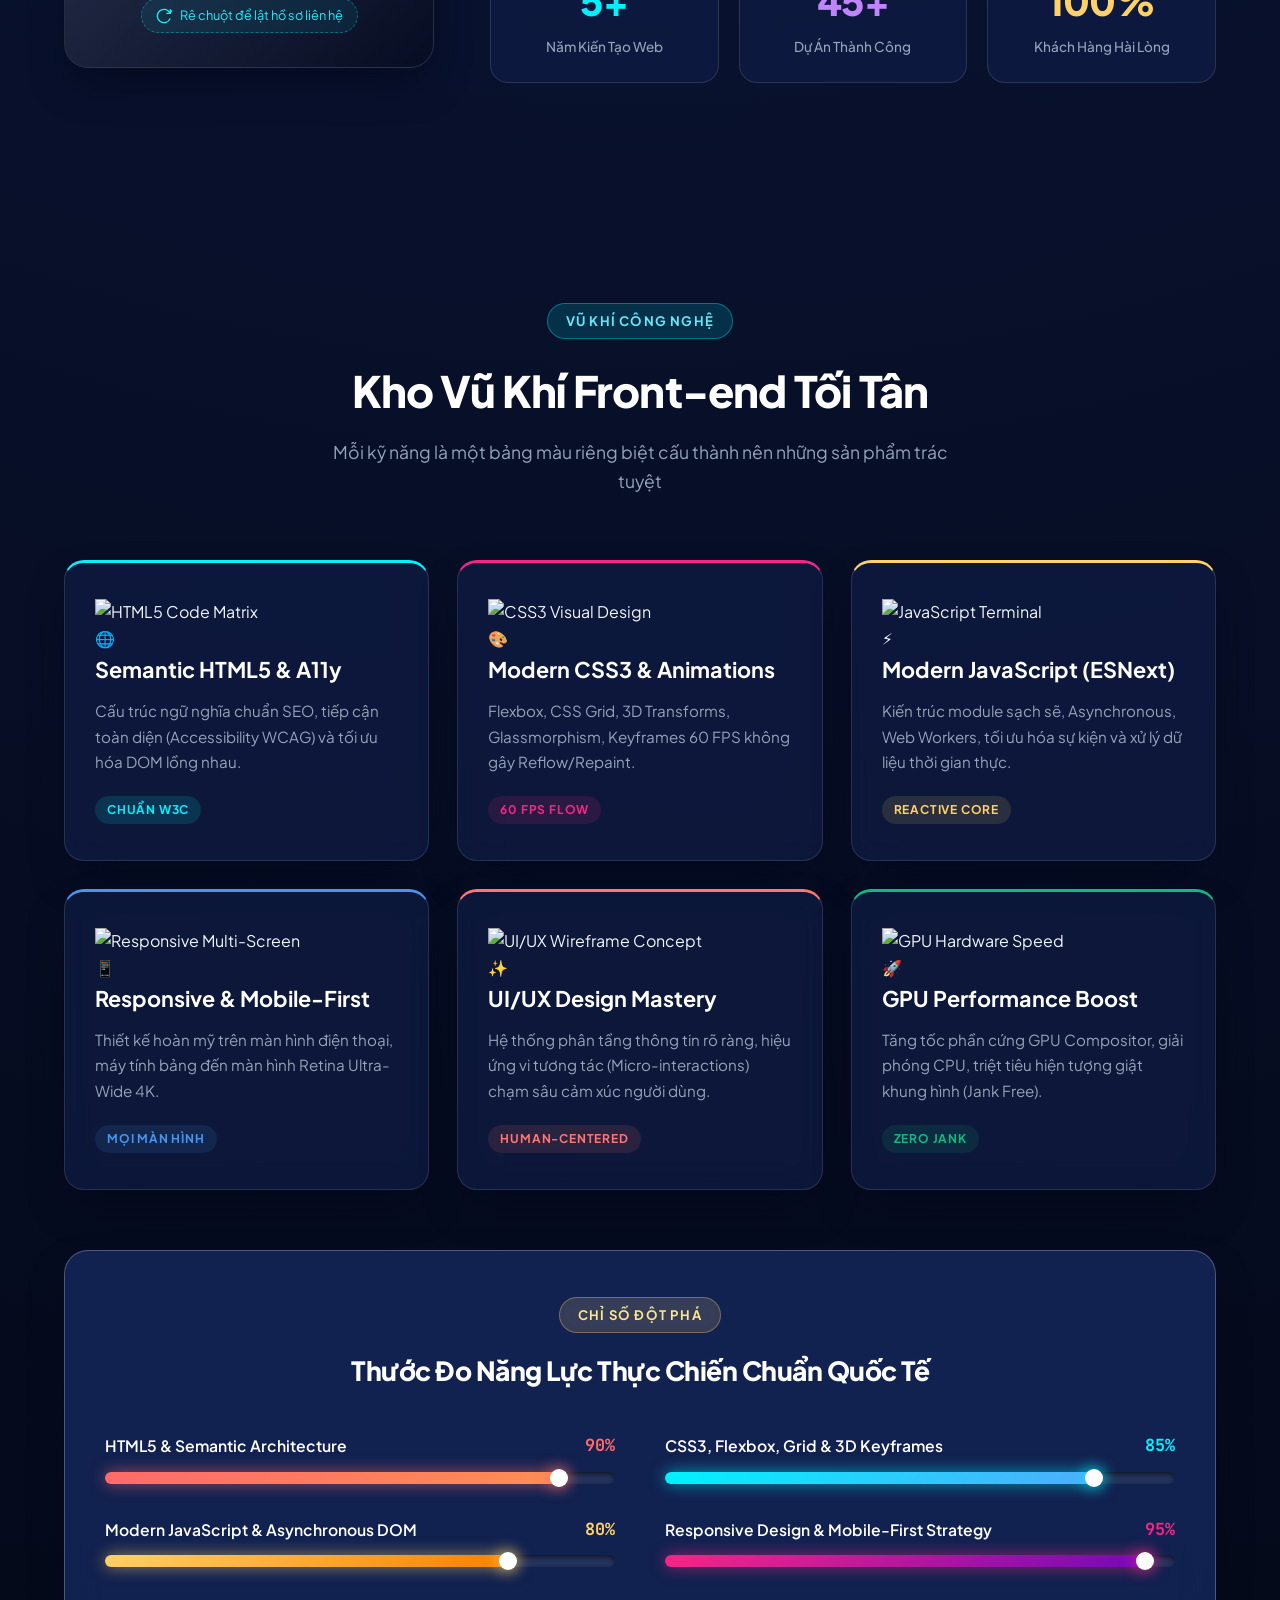
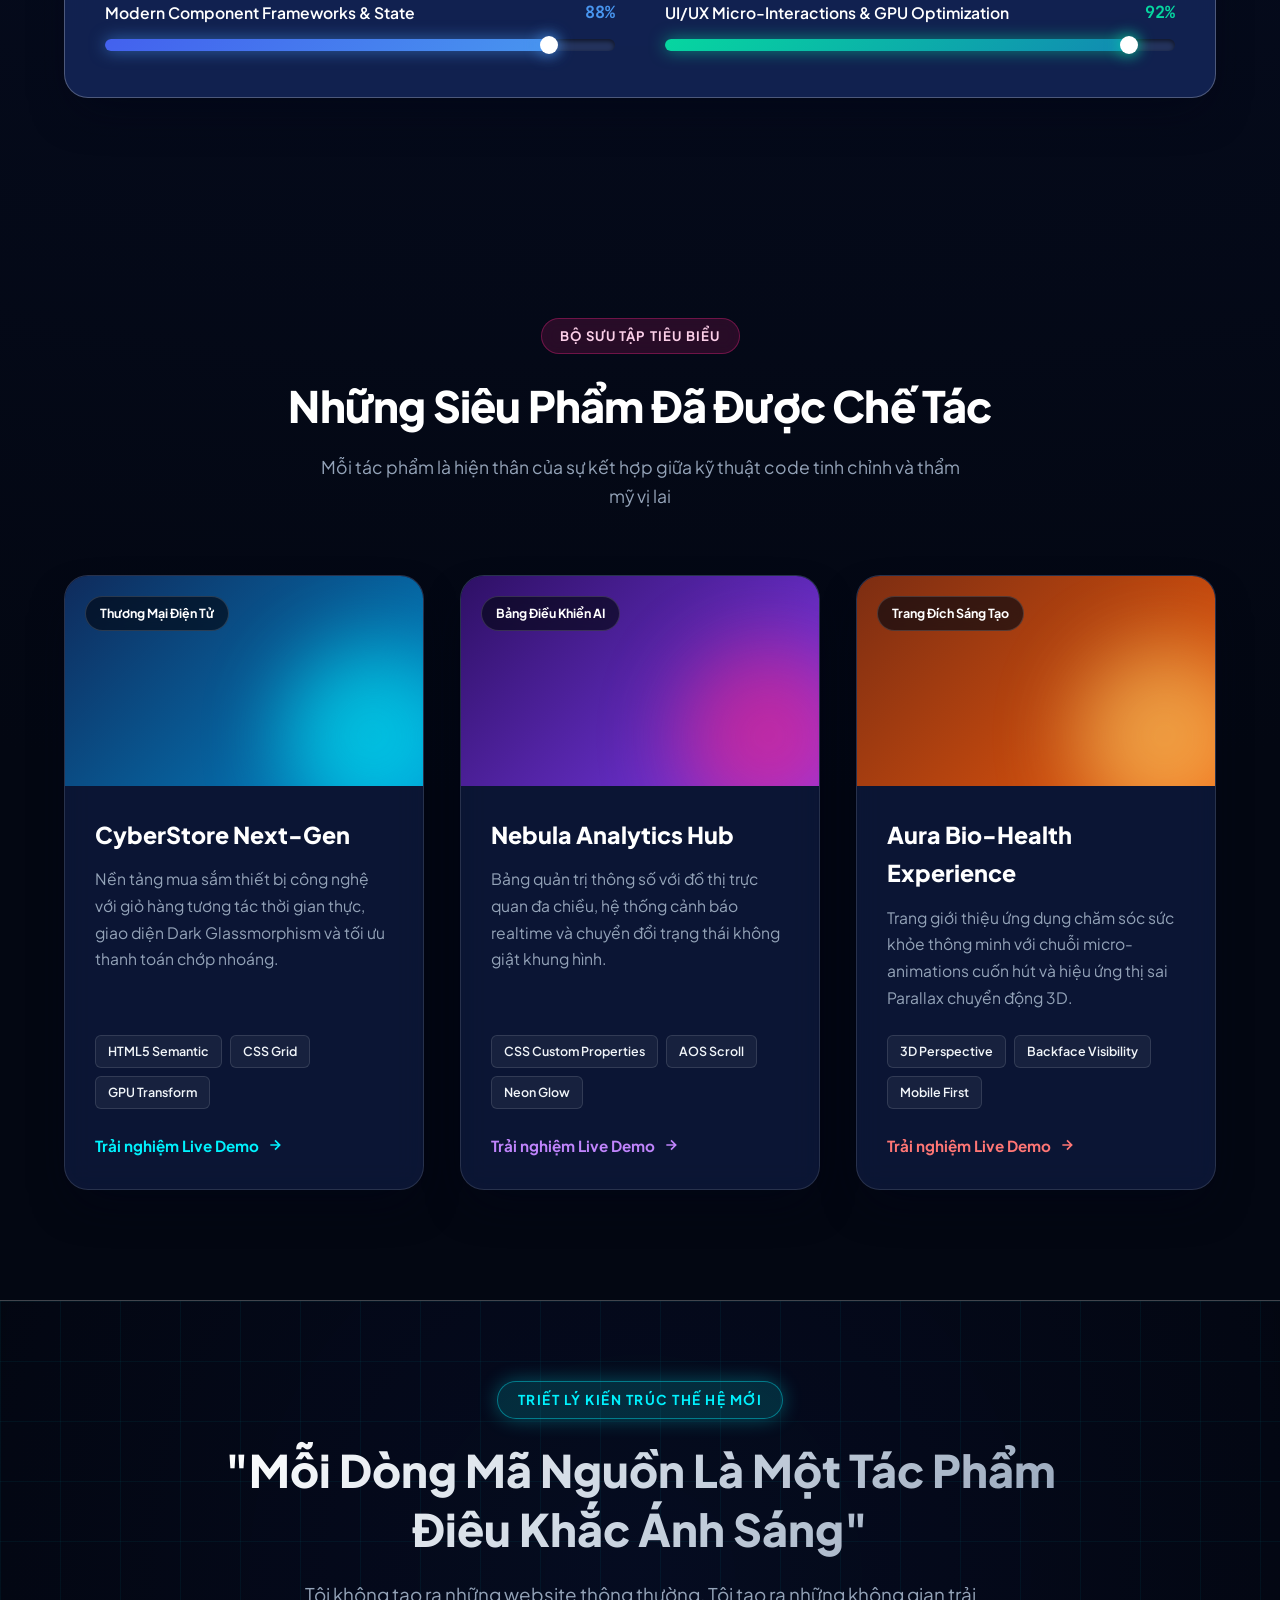
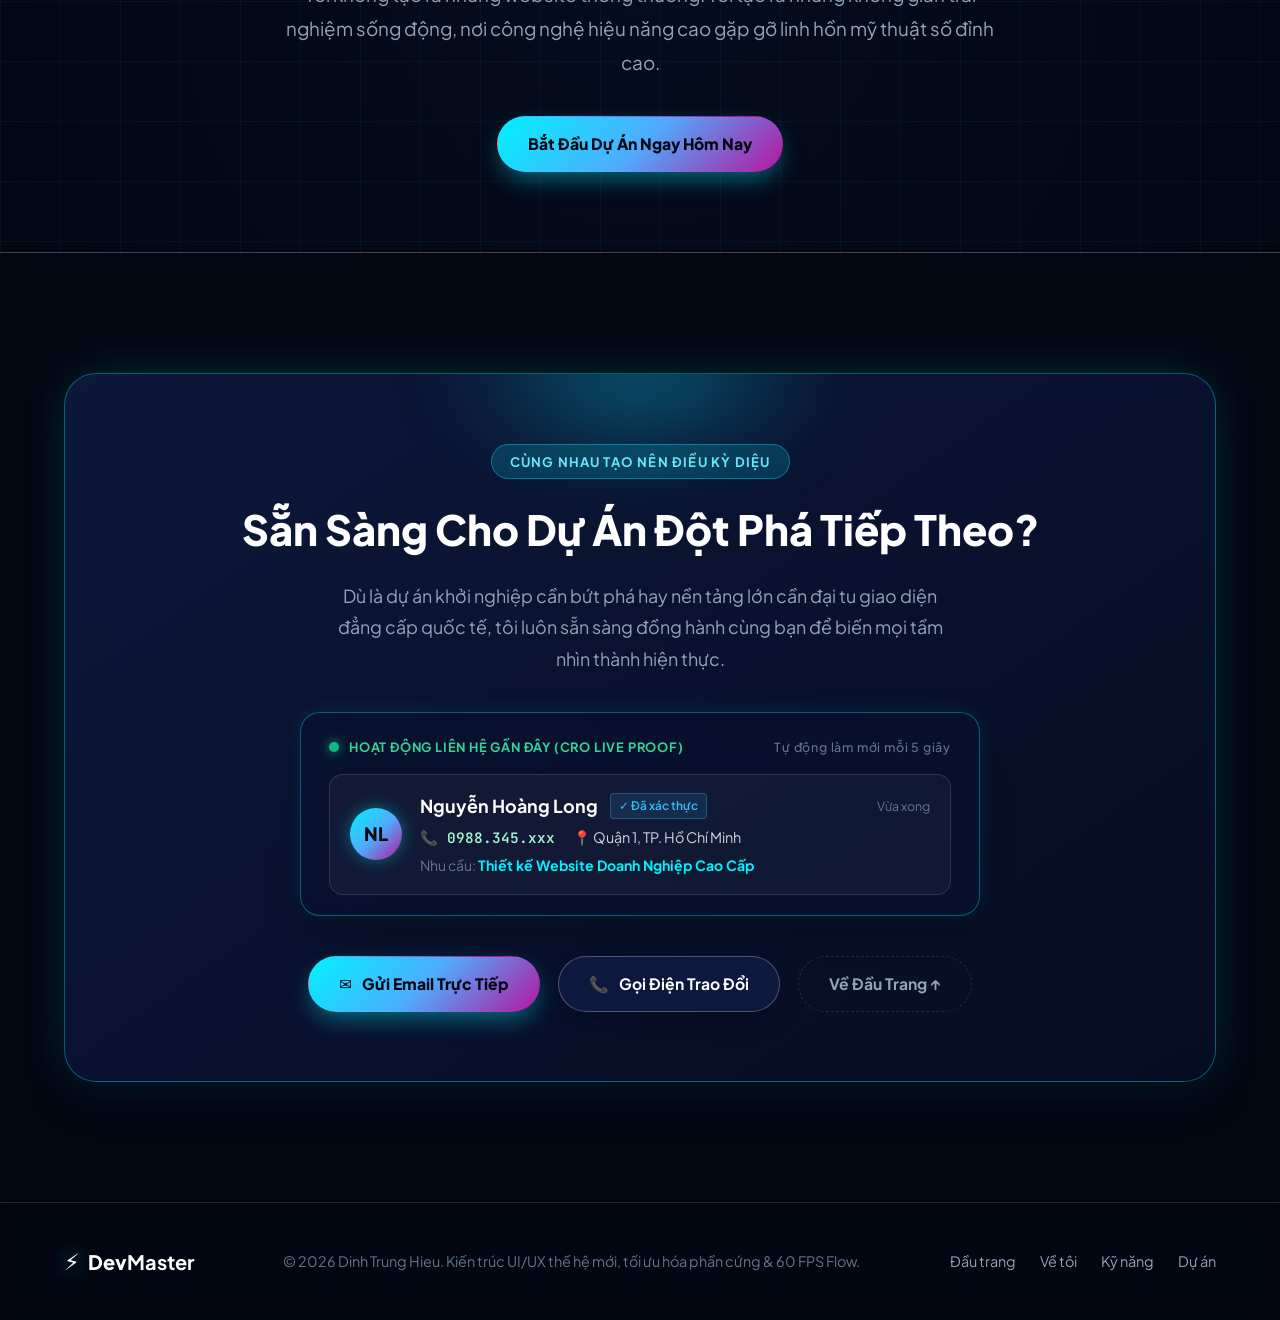
==== commit 7356bbfe: "baitaprenluyen" ====
--- a/index.html
+++ b/index.html
@@ -1,218 +1,856 @@
-<!DOCTYPE html>
-<html lang="vi">
-<head>
-	<meta charset="UTF-8">
-	<meta name="viewport" content="width=device-width, initial-scale=1.0">
-	<meta name="description" content="Portfolio cá nhân của hieu, Front-end Developer chuyên xây dựng trải nghiệm web nhanh, dễ dùng và giàu tính thẩm mỹ.">
-	<title>Hieudz | Front-end Developer</title>
-	<!-- Favicon dạng placeholder giúp trình duyệt có biểu tượng nhận diện trang. -->
-	<link rel="icon" href="data:image/svg+xml,<svg xmlns=%22http://www.w3.org/2000/svg%22 viewBox=%220 0 100 100%22><text y=%22.9em%22 font-size=%2290%22>MA</text></svg>">
-	<link rel="stylesheet" href="style.css">
-</head>
-<body>
-	<!--
-		HEADER là phần đầu trang, thường chứa nhận diện và điều hướng chính.
-		Về SEO, nó giúp công cụ tìm kiếm nhận ra phần thông tin mở đầu của website.
-		Về Accessibility, landmark "banner" giúp người dùng trình đọc màn hình đi nhanh
-		tới đầu trang và tìm được thương hiệu một cách nhất quán.
-	-->
-	<header class="site-header" id="top">
-		<!--
-			NAV là vùng chứa các liên kết điều hướng quan trọng của toàn trang.
-			Các anchor link trỏ tới id của section giúp người dùng bàn phím và trình đọc
-			màn hình di chuyển nhanh giữa các nội dung mà không cần cuộn thủ công.
-		-->
-		<nav class="navigation" aria-label="Điều hướng chính">
-			<a class="logo" href="#top" aria-label="Về đầu trang, hieu">Hieu</a>
-
-			<!-- Nút Hamburger Menu (CSS Checkbox Hack) -->
-			<input type="checkbox" id="nav-toggle" class="nav-toggle" aria-label="Mở đóng menu điều hướng">
-			<label for="nav-toggle" class="nav-toggle-label" aria-label="Nút điều khiển menu">
-				<span class="hamburger-line"></span>
-				<span class="hamburger-line"></span>
-				<span class="hamburger-line"></span>
-			</label>
-
-			<ul class="nav-links">
-				<li><a href="#gioi-thieu">Giới thiệu</a></li>
-				<li><a href="#du-an">Dự án</a></li>
-				<li><a href="#dich-vu">Dịch vụ</a></li>
-				<li><a href="#ky-nang">Kỹ năng</a></li>
-				<li><a href="#lien-he">Liên hệ</a></li>
-			</ul>
-		</nav>
-	</header>
-
-	<!-- MAIN là nội dung chính duy nhất của tài liệu, giúp SEO phân biệt nội dung cốt lõi
-		 với phần điều hướng và thông tin lặp lại. Landmark này cũng giúp người dùng dùng
-		 trình đọc màn hình bỏ qua các thành phần phụ để đến thẳng nội dung. -->
-	<main>
-		<!--
-			SECTION giới thiệu nhóm nội dung có chủ đề "Giới thiệu bản thân".
-			Tiêu đề h1 là tiêu đề quan trọng nhất của trang, hỗ trợ SEO hiểu chủ thể
-			của portfolio. Nội dung ngắn gọn và CTA có văn bản rõ ràng giúp Accessibility.
-		-->
-		<section class="hero" id="gioi-thieu" aria-labelledby="tieu-de-chinh">
-			<div class="hero-content">
-				<p class="eyebrow">Xin chào, mình là</p>
-				<h1 id="tieu-de-chinh">Hieu, người biến ý tưởng thành trải nghiệm số.</h1>
-				<p>Front-end Developer tập trung vào những sản phẩm web nhanh, dễ tiếp cận và có giao diện đủ tinh tế để người dùng muốn quay lại.</p>
-				<a class="button" href="#lien-he">Cùng bắt đầu một dự án</a>
-			</div>
-		</section>
-
-		<!--
-			SECTION dự án là nhóm nội dung portfolio có cùng chủ đề.
-			Cấu trúc heading h2 giúp SEO tạo ra phân cấp nội dung rõ ràng sau h1.
-			Mỗi ARTICLE là một nội dung độc lập, vì vậy công cụ tìm kiếm và trình đọc
-			màn hình có thể nhận diện từng dự án như một đơn vị riêng biệt.
-		-->
-		<section class="section projects" id="du-an" aria-labelledby="tieu-de-du-an">
-			<div class="section-inner">
-				<header class="section-heading">
-					<p class="eyebrow">Selected work</p>
-					<h2 id="tieu-de-du-an">Một vài dự án nổi bật</h2>
-					<p>Từ hệ thống bán hàng đến sản phẩm giáo dục, mình luôn bắt đầu bằng việc lắng nghe người dùng và kết thúc bằng một trải nghiệm dễ nhớ.</p>
-				</header>
-				<div class="project-grid">
-					<!-- ARTICLE đại diện cho một dự án độc lập và có thể được chia sẻ riêng. -->
-					<article class="project-card">
-						<div class="project-content">
-							<h3>Hạt &amp; Mầm</h3>
-							<p>Thiết kế lại trải nghiệm mua sắm thực phẩm hữu cơ, tăng tỷ lệ hoàn tất đơn hàng và giảm thao tác thừa.</p>
-							<ul class="tags" aria-label="Công nghệ sử dụng">
-								<li>React</li><li>TypeScript</li><li>Figma</li>
-							</ul>
-							<div class="project-links"><a href="https://example.com" target="_blank" rel="noopener noreferrer">Xem demo</a><a href="https://github.com" target="_blank" rel="noopener noreferrer">Source code</a></div>
-						</div>
-					</article>
-
-					<article class="project-card">
-						<div class="project-content">
-							<h3>Northstar Analytics</h3>
-							<p>Bảng điều khiển dữ liệu giúp đội ngũ marketing đọc nhanh các chỉ số và đưa ra quyết định theo thời gian thực.</p>
-							<ul class="tags" aria-label="Công nghệ sử dụng"><li>Next.js</li><li>CSS</li><li>Chart.js</li></ul>
-							<div class="project-links"><a href="https://example.com" target="_blank" rel="noopener noreferrer">Xem demo</a><a href="https://github.com" target="_blank" rel="noopener noreferrer">Source code</a></div>
-						</div>
-					</article>
-
-					<article class="project-card">
-						<div class="project-content">
-							<h3>Lớp học mở</h3>
-							<p>Nền tảng học tập cộng đồng với lộ trình rõ ràng, giúp người mới dễ tìm khóa học phù hợp và duy trì động lực.</p>
-							<ul class="tags" aria-label="Công nghệ sử dụng"><li>Vue</li><li>Node.js</li><li>MongoDB</li></ul>
-							<div class="project-links"><a href="https://example.com" target="_blank" rel="noopener noreferrer">Xem demo</a><a href="https://github.com" target="_blank" rel="noopener noreferrer">Source code</a></div>
-						</div>
-					</article>
-				</div>
-			</div>
-		</section>
-
-		<!--
-			SECTION dịch vụ chuyên nghiệp hỗ trợ Breakpoint Challenge:
-			Desktop: 4 cột | Tablet: 2 cột | Mobile: 1 cột
-		-->
-		<section class="section services" id="dich-vu" aria-labelledby="tieu-de-dich-vu">
-			<div class="section-inner">
-				<header class="section-heading">
-					<p class="eyebrow">Services</p>
-					<h2 id="tieu-de-dich-vu">Dịch vụ chuyên nghiệp</h2>
-					<p>Giải pháp phát triển web toàn diện, chú trọng hiệu năng cao, trải nghiệm người dùng tinh tế và khả năng tiếp cận chuẩn mực.</p>
-				</header>
-				<div class="services-grid">
-					<article class="service-card">
-						<div class="service-icon">💻</div>
-						<h3>Phát Triển Front-end</h3>
-						<p>Xây dựng giao diện web mượt mà, tối ưu bằng React, TypeScript, Vue và HTML5/CSS3 chuẩn Semantic.</p>
-					</article>
-					<article class="service-card">
-						<div class="service-icon">🎨</div>
-						<h3>Thiết Kế UI/UX</h3>
-						<p>Tạo mẫu wireframe, prototype và hệ thống Design System chuyên nghiệp trên Figma với tính thẩm mỹ cao.</p>
-					</article>
-					<article class="service-card">
-						<div class="service-icon">📱</div>
-						<h3>Responsive Web</h3>
-						<p>Tương thích hoàn hảo trên mọi kích thước màn hình từ Desktop, Laptop, Tablet cho đến các dòng Mobile.</p>
-					</article>
-					<article class="service-card">
-						<div class="service-icon">⚡</div>
-						<h3>Tối Ưu Hiệu Năng</h3>
-						<p>Tối ưu tốc độ tải trang, nâng cao chỉ số Core Web Vitals và khả năng Accessibility (A11y) chuẩn quốc tế.</p>
-					</article>
-				</div>
-			</div>
-		</section>
-
-		<!--
-			SECTION kỹ năng trình bày năng lực chuyên môn theo một chủ đề riêng.
-			Heading h2 tạo cấu trúc SEO dễ đọc; danh sách UL là lựa chọn semantic phù hợp
-			vì mỗi kỹ năng là một mục ngang hàng. Văn bản thật thay cho biểu đồ trang trí
-			giúp người dùng trình đọc màn hình tiếp nhận đầy đủ thông tin.
-		-->
-		<section class="section" id="ky-nang" aria-labelledby="tieu-de-ky-nang">
-			<div class="section-inner about-layout">
-				<header class="section-heading">
-					<p class="eyebrow">My toolkit</p>
-					<h2 id="tieu-de-ky-nang">Kỹ năng mình tin dùng</h2>
-					<p>Mình kết hợp tư duy sản phẩm, thiết kế trực quan và kỹ thuật front-end để tạo ra những sản phẩm vừa đẹp vừa có ích.</p>
-				</header>
-				<ul class="skill-list">
-					<li>HTML5 Semantic &amp; Accessibility</li>
-					<li>CSS, Responsive Design</li>
-					<li>JavaScript &amp; TypeScript</li>
-					<li>React, Next.js, Vue</li>
-					<li>Design system &amp; Figma</li>
-					<li>Testing &amp; tối ưu hiệu năng</li>
-				</ul>
-			</div>
-		</section>
-
-		<!--
-			SECTION liên hệ là điểm kết thúc nội dung chính và chứa lời mời hành động.
-			aria-labelledby liên kết section với tiêu đề, giúp trình đọc màn hình công bố
-			đúng ngữ cảnh. Các liên kết có nhãn cụ thể để người dùng biết chính xác đích đến.
-		-->
-		<section class="section contact" id="lien-he" aria-labelledby="tieu-de-lien-he">
-			<div class="section-inner">
-				<header class="section-heading">
-					<p class="eyebrow">Let's talk</p>
-					<h2 id="tieu-de-lien-he">Bạn có một ý tưởng thú vị?</h2>
-					<p class="contact-copy">Mình luôn sẵn sàng nghe về sản phẩm tiếp theo của bạn. Hãy gửi email hoặc kết nối qua mạng xã hội.</p>
-				</header>
-				<div class="contact-links">
-					<a href="mailto:dih.trunghieu0907@gmail.com">dih.trunghieu@gmail.com</a>
-					<a href="https://www.linkedin.com" target="_blank" rel="noopener noreferrer">LinkedIn</a>
-					<a href="https://github.com" target="_blank" rel="noopener noreferrer">GitHub</a>
-				</div>
-			</div>
-		</section>
-	</main>
-
-	<!--
-		FOOTER là phần chân trang chứa thông tin bản quyền và các liên kết phụ.
-		Landmark này giúp SEO hiểu đâu là thông tin kết thúc website; liên kết "Về đầu
-		trang" có nhãn rõ ràng, hỗ trợ người dùng bàn phím quay lại điều hướng nhanh.
-	-->
-	<footer class="site-footer">
-		<div class="footer-inner">
-			<p>&copy; 2026 Hieu. Thiết kế và xây dựng bằng sự tò mò.</p>
-			<nav class="footer-links" aria-label="Liên kết chân trang">
-				<a href="https://www.linkedin.com" target="_blank" rel="noopener noreferrer">LinkedIn</a>
-				<a href="https://github.com" target="_blank" rel="noopener noreferrer">GitHub</a>
-				<a href="#top">Về đầu trang &uarr;</a>
-			</nav>
-		</div>
-	</footer>
-
-	<script>
-		// Tự động đóng menu khi nhấp vào một liên kết trên mobile
-		document.querySelectorAll('.nav-links a').forEach(function(link) {
-			link.addEventListener('click', function() {
-				var toggle = document.getElementById('nav-toggle');
-				if (toggle) toggle.checked = false;
-			});
-		});
-	</script>
-</body>
-</html>+<!DOCTYPE html>
+<html lang="vi">
+<head>
+  <meta charset="UTF-8">
+  <meta name="viewport" content="width=device-width, initial-scale=1.0">
+  <title>Dinh Trung Hieu | World-Class Senior Frontend Developer & Creative UI/UX Designer</title>
+  <meta name="description" content="Portfolio đỉnh cao của Senior Frontend Developer - Nghệ thuật kiến trúc giao diện, chuẩn 60 FPS, Glassmorphism hiện đại và trải nghiệm người dùng siêu việt.">
+
+  <!-- ==============================================================
+       THƯ VIỆN HIỆU ỨNG CUỘN TRANG AOS (ANIMATE ON SCROLL)
+       ============================================================== -->
+  <link rel="stylesheet" href="https://unpkg.com/aos@2.3.1/dist/aos.css">
+
+  <!-- Google Fonts: Inter & Plus Jakarta Sans & JetBrains Mono -->
+  <link rel="preconnect" href="https://fonts.googleapis.com">
+  <link rel="preconnect" href="https://fonts.gstatic.com" crossorigin>
+  <link href="https://fonts.googleapis.com/css2?family=Plus+Jakarta+Sans:wght@300;400;500;600;700;800&family=JetBrains+Mono:wght@400;500;700&display=swap" rel="stylesheet">
+
+  <!-- File CSS Chính của Siêu Phẩm -->
+  <link rel="stylesheet" href="style.css">
+</head>
+<body>
+
+  <!-- ==============================================================
+       HOẠT ĐỘNG 2 – LOADING MASTER: MÀN HÌNH LOADING KÍNH MỜ PHA LÊ
+       (100% Pure CSS - Keyframes xoay 360 độ & mờ dần biến mất mượt mà)
+       ============================================================== -->
+  <div id="loader-wrapper" class="loader-wrapper" aria-label="Đang tải giao diện">
+    <div class="loader-content">
+      <div class="spinner-ring"></div>
+      <div class="spinner-core"></div>
+      <p class="loader-text">Khởi tạo trải nghiệm thế hệ mới...</p>
+    </div>
+  </div>
+
+  <!-- ==============================================================
+       BACKGROUND ĐA TẦNG CHUYỂN ĐỘNG & HỌA TIẾT KỸ THUẬT SỐ ĐỈNH CAO
+       - Aurora Mesh Gradients trôi chậm đa sắc
+       - Họa tiết lưới Cyber Grid / Dot Matrix công nghệ trừu tượng
+       ============================================================== -->
+  <div class="canvas-bg-layer" aria-hidden="true">
+    <div class="cyber-grid-pattern"></div>
+    <div class="ambient-orb orb-1"></div>
+    <div class="ambient-orb orb-2"></div>
+    <div class="ambient-orb orb-3"></div>
+    <div class="ambient-orb orb-4"></div>
+  </div>
+
+  <!-- ==============================================================
+       HEADER & THANH ĐIỀU HƯỚNG GLASSMORPHISM HOÀNG GIA
+       ============================================================== -->
+  <header class="navbar">
+    <div class="container nav-container">
+      <a href="#hero" class="nav-logo" aria-label="Về trang chủ">
+        <span class="logo-symbol">⚡</span>
+        <span class="logo-text">Dev<span class="gradient-text-cyan">Master</span></span>
+      </a>
+
+      <!-- Menu Điều hướng Desktop -->
+      <nav class="nav-links" id="nav-links">
+        <a href="#hero" class="nav-item">Trang chủ</a>
+        <a href="#about" class="nav-item">Về tôi</a>
+        <a href="#skills" class="nav-item">Kỹ năng</a>
+        <a href="#projects" class="nav-item">Dự án</a>
+        <a href="#contact" class="btn btn-nav-cta">Liên hệ ngay</a>
+      </nav>
+
+      <!-- ============================================================
+           BÀI 5: MODERN HAMBURGER MENU (3 THANH BIẾN ĐỔI THÀNH DẤU X)
+           ============================================================ -->
+      <button class="hamburger-btn" id="hamburger-btn" aria-label="Mở menu điều hướng" aria-expanded="false">
+        <span class="hamburger-bar bar-1"></span>
+        <span class="hamburger-bar bar-2"></span>
+        <span class="hamburger-bar bar-3"></span>
+      </button>
+    </div>
+  </header>
+
+  <main>
+    <!-- ============================================================
+         SECTION 1: HERO SECTION - ĐỈNH CAO THỊ GIÁC & TYPING EFFECT
+         ============================================================ -->
+    <section id="hero" class="hero-section">
+      <div class="container hero-content">
+        <!-- Live Status Badge -->
+        <div class="hero-status-badge" data-aos="fade-down" data-aos-duration="600">
+          <span class="status-pulse-dot"></span>
+          <span class="status-text">Sẵn sàng hợp tác các dự án Đẳng cấp Toàn cầu</span>
+        </div>
+
+        <!-- ============================================================
+             BÀI 3: TYPING EFFECT (HIỆU ỨNG CHỮ TỰ GÕ THUẦN CSS)
+             - 100% Pure CSS (Không cần JavaScript)
+             - @keyframes typingText mở rộng width theo từng bước (steps)
+             - Con trỏ nhấp nháy phát sáng chân thực như terminal lập trình
+             ============================================================ -->
+        <div class="typing-container" data-aos="fade-up" data-aos-duration="700" data-aos-delay="100">
+          <span class="terminal-prefix">$</span>
+          <p class="typing-text">Tôi là một Web Developer...</p>
+        </div>
+
+        <!-- Tiêu đề khổng lồ đa sắc -->
+        <h1 class="hero-title" data-aos="fade-up" data-aos-duration="850" data-aos-delay="200">
+          Kiến Tạo Trải Nghiệm Số <br>
+          <span class="hero-gradient-text">Hiện Đại, Đa Sắc & Đột Phá</span>
+        </h1>
+
+        <!-- Đoạn mô tả giàu chiều sâu -->
+        <p class="hero-desc" data-aos="fade-up" data-aos-duration="850" data-aos-delay="300">
+          Sự hòa quyện giữa tư duy kiến trúc mã nguồn chuẩn <strong>60 FPS</strong> và nghệ thuật thị giác 
+          <strong>Glassmorphism đa chiều</strong>. Biến mọi ý tưởng phức tạp thành những tuyệt tác web chạm đến cảm xúc.
+        </p>
+
+        <!-- Nút hành động kêu gọi với hiệu ứng quét ánh sáng Shimmer Sweep -->
+        <div class="hero-actions" data-aos="fade-up" data-aos-duration="850" data-aos-delay="400">
+          <a href="#projects" class="btn btn-glow-multi">
+            <span>Khám Phá Siêu Phẩm</span>
+            <svg class="btn-arrow" viewBox="0 0 24 24" width="18" height="18" fill="none" stroke="currentColor" stroke-width="2.5"><path d="M5 12h14M12 5l7 7-7 7"/></svg>
+          </a>
+          <a href="#about" class="btn btn-glass">
+            <span>Tìm Hiểu Về Tôi</span>
+          </a>
+        </div>
+      </div>
+    </section>
+
+    <!-- ============================================================
+         SECTION 2: ABOUT SECTION & THẺ NHÂN SỰ LẬT 180 ĐỘ (CARD FLIP)
+         ============================================================ -->
+    <section id="about" class="about-section">
+      <div class="container">
+        <div class="section-header" data-aos="fade-up">
+          <span class="section-pill pill-violet">Hành Trình & Năng Lực</span>
+          <h2 class="section-title">Nghệ Sĩ Đằng Sau Những Dòng Code</h2>
+          <p class="section-subtitle">Kết hợp độ chuẩn xác của khoa học máy tính và tinh thần phóng khoáng của thiết kế hiện đại</p>
+        </div>
+
+        <div class="about-grid">
+          <!-- ============================================================
+               BÀI 2: CARD FLIP EFFECT (THẺ NHÂN SỰ LẬT 180 ĐỘ 3D)
+               - perspective: 1200px kích hoạt không gian chiều sâu 3D
+               - transform: rotateY(180deg) mượt mà khi rê chuột vào
+               - backface-visibility: hidden ẩn hoàn hảo mặt phía sau
+               ============================================================ -->
+          <div class="flip-card-container" data-aos="zoom-in-right" data-aos-duration="800">
+            <div class="flip-card-inner">
+              <!-- MẶT TRƯỚC (CARD FRONT) -->
+              <div class="card-face card-front">
+                <div class="card-glass-shine"></div>
+                <div class="avatar-wrapper">
+                  <div class="avatar-ring-glow"></div>
+                  <div class="avatar-circle">
+                    <img src="https://images.unsplash.com/photo-1507003211169-0a1dd7228f2d?auto=format&fit=crop&w=350&q=80" alt="Chân dung Dinh Trung Hieu" class="avatar-img-real">
+                  </div>
+                  <span class="online-indicator" title="Đang trực tuyến"></span>
+                </div>
+
+                <h3 class="card-name">Dinh Trung Hieu</h3>
+                <p class="card-role gradient-text-cyan">World-Class Frontend Architect</p>
+                <p class="card-location">📍 Dong Nai, Việt Nam</p>
+
+                <div class="card-specialties">
+                  <span class="spec-tag spec-cyan">Next-Gen UI</span>
+                  <span class="spec-tag spec-pink">WebGL / CSS 3D</span>
+                  <span class="spec-tag spec-gold">60 FPS Flow</span>
+                </div>
+
+                <div class="card-flip-prompt">
+                  <svg class="flip-icon" viewBox="0 0 24 24" width="16" height="16" fill="none" stroke="currentColor" stroke-width="2"><path d="M21.5 2v6h-6M21.34 15.57a10 10 0 1 1-.57-8.38l5.67-5.67"/></svg>
+                  <span>Rê chuột để lật hồ sơ liên hệ</span>
+                </div>
+              </div>
+
+              <!-- MẶT SAU (CARD BACK) -->
+              <div class="card-face card-back">
+                <div class="card-glass-shine"></div>
+                <span class="card-back-badge">Hồ Sơ Chuyên Gia</span>
+                <h3 class="card-back-name">Dinh Trung Hieu</h3>
+                <p class="card-back-sub">Sẵn sàng nhận hợp đồng & dự án cao cấp</p>
+
+                <div class="contact-card-list">
+                  <div class="contact-card-item">
+                    <span class="contact-icon icon-cyan">📧</span>
+                    <div class="contact-item-info">
+                      <small>Email trực tiếp</small>
+                      <a href="mailto:contact@nguyenmana.dev">contact@nguyenmana.dev</a>
+                    </div>
+                  </div>
+                  <div class="contact-card-item">
+                    <span class="contact-icon icon-pink">📞</span>
+                    <div class="contact-item-info">
+                      <small>Đường dây nóng</small>
+                      <a href="tel:+84909123456">+84 909 123 456</a>
+                    </div>
+                  </div>
+                  <div class="contact-card-item">
+                    <span class="contact-icon icon-gold">🌐</span>
+                    <div class="contact-item-info">
+                      <small>Địa bàn làm việc</small>
+                      <span>Toàn cầu (Remote & On-site)</span>
+                    </div>
+                  </div>
+                </div>
+
+                <a href="#contact" class="btn btn-card-flip-cta">Gửi Tin Nhắn Hợp Tác</a>
+              </div>
+            </div>
+          </div>
+
+          <!-- CỘT PHẢI: THÔNG TIN CHI TIẾT & 3 STATS CARD ĐA SẮC -->
+          <div class="about-details" data-aos="fade-left" data-aos-duration="800">
+            <h3 class="details-heading">
+              Phá vỡ giới hạn giữa <span class="gradient-text-pink">Mã Nguồn Kỹ Thuật</span> và <span class="gradient-text-amber">Nghệ Thuật Trực Quan</span>
+            </h3>
+            <p class="details-text">
+              Tôi không chỉ viết mã cho trình duyệt thực thi, tôi tạo ra cảm xúc qua từng pixel. 
+              Áp dụng triết lý <strong>Component-Driven Design</strong> kết hợp các kỹ thuật kết xuất phần cứng 
+              GPU Compositor, mang đến trải nghiệm lướt web mềm mại như lụa và tốc độ phản hồi tức thì.
+            </p>
+
+            <!-- 3 Khối thống kê đa sắc với hình ảnh trừu tượng phản chiếu -->
+            <div class="stats-showcase">
+              <!-- Stat 1: Xanh ngọc Cyan -->
+              <div class="stat-card stat-cyan" data-aos="zoom-in" data-aos-delay="150">
+                <img src="https://images.unsplash.com/photo-1518770660439-4636190af475?auto=format&fit=crop&w=300&q=70" alt="Tech pattern" class="stat-card-bg-img" loading="lazy">
+                <div class="stat-card-overlay"></div>
+                <div class="stat-icon-blob">⚡</div>
+                <div class="stat-number">5+</div>
+                <div class="stat-label">Năm Kiến Tạo Web</div>
+                <div class="stat-glow"></div>
+              </div>
+
+              <!-- Stat 2: Tím Neon Violet -->
+              <div class="stat-card stat-violet" data-aos="zoom-in" data-aos-delay="250">
+                <img src="https://images.unsplash.com/photo-1550745165-9bc0b252726f?auto=format&fit=crop&w=300&q=70" alt="Award pattern" class="stat-card-bg-img" loading="lazy">
+                <div class="stat-card-overlay"></div>
+                <div class="stat-icon-blob">🏆</div>
+                <div class="stat-number">45+</div>
+                <div class="stat-label">Dự Án Thành Công</div>
+                <div class="stat-glow"></div>
+              </div>
+
+              <!-- Stat 3: Vàng Ánh Kim Gold -->
+              <div class="stat-card stat-gold" data-aos="zoom-in" data-aos-delay="350">
+                <img src="https://images.unsplash.com/photo-1579783900882-c0d3dad7b119?auto=format&fit=crop&w=300&q=70" alt="Satisfaction pattern" class="stat-card-bg-img" loading="lazy">
+                <div class="stat-card-overlay"></div>
+                <div class="stat-icon-blob">💎</div>
+                <div class="stat-number">100%</div>
+                <div class="stat-label">Khách Hàng Hài Lòng</div>
+                <div class="stat-glow"></div>
+              </div>
+            </div>
+          </div>
+        </div>
+      </div>
+    </section>
+
+    <!-- ============================================================
+         SECTION 3: SKILLS SECTION & THANH KỸ NĂNG CHẠY KHI LOAD TRANG
+         ============================================================ -->
+    <section id="skills" class="skills-section">
+      <div class="container">
+        <div class="section-header" data-aos="fade-up">
+          <span class="section-pill pill-cyan">Vũ Khí Công Nghệ</span>
+          <h2 class="section-title">Kho Vũ Khí Front-end Tối Tân</h2>
+          <p class="section-subtitle">Mỗi kỹ năng là một bảng màu riêng biệt cấu thành nên những sản phẩm trác tuyệt</p>
+        </div>
+
+        <!-- LƯỚI 6 CARD KỸ NĂNG ĐA SẮC ĐỘC LẬP KÈM HÌNH ẢNH ĐẶC SẮC -->
+        <div class="skills-grid">
+          <!-- Card 1: Xanh Ngọc Cyan & Aqua (HTML5 Semantic) -->
+          <article class="skill-card card-cyan" data-aos="fade-up" data-aos-delay="100">
+            <div class="skill-glow-accent"></div>
+            <div class="skill-card-img-wrap">
+              <img src="https://images.unsplash.com/photo-1542838132-92c53300491e?auto=format&fit=crop&w=650&q=80" alt="HTML5 Code Matrix" class="skill-card-img" loading="lazy">
+              <div class="skill-card-img-overlay"></div>
+              <div class="skill-icon-float">🌐</div>
+            </div>
+            <div class="skill-card-body">
+              <h4 class="skill-title">Semantic HTML5 & A11y</h4>
+              <p class="skill-desc">Cấu trúc ngữ nghĩa chuẩn SEO, tiếp cận toàn diện (Accessibility WCAG) và tối ưu hóa DOM lồng nhau.</p>
+              <div class="skill-badge-accent">Chuẩn W3C</div>
+            </div>
+          </article>
+
+          <!-- Card 2: Tím Neon & Hồng Magenta (CSS3 Animation) -->
+          <article class="skill-card card-magenta" data-aos="fade-up" data-aos-delay="180">
+            <div class="skill-glow-accent"></div>
+            <div class="skill-card-img-wrap">
+              <img src="https://images.unsplash.com/photo-1507238691740-187a5b1d37b8?auto=format&fit=crop&w=650&q=80" alt="CSS3 Visual Design" class="skill-card-img" loading="lazy">
+              <div class="skill-card-img-overlay"></div>
+              <div class="skill-icon-float">🎨</div>
+            </div>
+            <div class="skill-card-body">
+              <h4 class="skill-title">Modern CSS3 & Animations</h4>
+              <p class="skill-desc">Flexbox, CSS Grid, 3D Transforms, Glassmorphism, Keyframes 60 FPS không gây Reflow/Repaint.</p>
+              <div class="skill-badge-accent">60 FPS Flow</div>
+            </div>
+          </article>
+
+          <!-- Card 3: Vàng Ánh Kim & Hổ Phách (Modern JS) -->
+          <article class="skill-card card-amber" data-aos="fade-up" data-aos-delay="260">
+            <div class="skill-glow-accent"></div>
+            <div class="skill-card-img-wrap">
+              <img src="https://images.unsplash.com/photo-1555066931-4365d14bab8c?auto=format&fit=crop&w=650&q=80" alt="JavaScript Terminal" class="skill-card-img" loading="lazy">
+              <div class="skill-card-img-overlay"></div>
+              <div class="skill-icon-float">⚡</div>
+            </div>
+            <div class="skill-card-body">
+              <h4 class="skill-title">Modern JavaScript (ESNext)</h4>
+              <p class="skill-desc">Kiến trúc module sạch sẽ, Asynchronous, Web Workers, tối ưu hóa sự kiện và xử lý dữ liệu thời gian thực.</p>
+              <div class="skill-badge-accent">Reactive Core</div>
+            </div>
+          </article>
+
+          <!-- Card 4: Xanh Dương Điện Tử Sapphire (Responsive) -->
+          <article class="skill-card card-sapphire" data-aos="fade-up" data-aos-delay="340">
+            <div class="skill-glow-accent"></div>
+            <div class="skill-card-img-wrap">
+              <img src="https://images.unsplash.com/photo-1526498460520-4c246339dccb?auto=format&fit=crop&w=650&q=80" alt="Responsive Multi-Screen" class="skill-card-img" loading="lazy">
+              <div class="skill-card-img-overlay"></div>
+              <div class="skill-icon-float">📱</div>
+            </div>
+            <div class="skill-card-body">
+              <h4 class="skill-title">Responsive & Mobile-First</h4>
+              <p class="skill-desc">Thiết kế hoàn mỹ trên màn hình điện thoại, máy tính bảng đến màn hình Retina Ultra-Wide 4K.</p>
+              <div class="skill-badge-accent">Mọi Màn Hình</div>
+            </div>
+          </article>
+
+          <!-- Card 5: Cam San Hô Coral (UI/UX) -->
+          <article class="skill-card card-coral" data-aos="fade-up" data-aos-delay="420">
+            <div class="skill-glow-accent"></div>
+            <div class="skill-card-img-wrap">
+              <img src="https://images.unsplash.com/photo-1581291518857-4e27b48ff24e?auto=format&fit=crop&w=650&q=80" alt="UI/UX Wireframe Concept" class="skill-card-img" loading="lazy">
+              <div class="skill-card-img-overlay"></div>
+              <div class="skill-icon-float">✨</div>
+            </div>
+            <div class="skill-card-body">
+              <h4 class="skill-title">UI/UX Design Mastery</h4>
+              <p class="skill-desc">Hệ thống phân tầng thông tin rõ ràng, hiệu ứng vi tương tác (Micro-interactions) chạm sâu cảm xúc người dùng.</p>
+              <div class="skill-badge-accent">Human-Centered</div>
+            </div>
+          </article>
+
+          <!-- Card 6: Xanh Lục Bảo Emerald (Performance) -->
+          <article class="skill-card card-emerald" data-aos="fade-up" data-aos-delay="500">
+            <div class="skill-glow-accent"></div>
+            <div class="skill-card-img-wrap">
+              <img src="https://images.unsplash.com/photo-1518770660439-4636190af475?auto=format&fit=crop&w=650&q=80" alt="GPU Hardware Speed" class="skill-card-img" loading="lazy">
+              <div class="skill-card-img-overlay"></div>
+              <div class="skill-icon-float">🚀</div>
+            </div>
+            <div class="skill-card-body">
+              <h4 class="skill-title">GPU Performance Boost</h4>
+              <p class="skill-desc">Tăng tốc phần cứng GPU Compositor, giải phóng CPU, triệt tiêu hiện tượng giật khung hình (Jank Free).</p>
+              <div class="skill-badge-accent">Zero Jank</div>
+            </div>
+          </article>
+        </div>
+
+        <!-- ============================================================
+             BÀI 6: SKILL BAR ANIMATION (THANH KỸ NĂNG CHẠY KHI LOAD TRANG)
+             - Các thanh màu có bảng màu rực rỡ riêng biệt
+             - Khung nền sâu thẳm Glassmorphism
+             - @keyframes chạy từ width: 0% đến giá trị đích khi tải trang
+             ============================================================ -->
+        <div class="skills-bars-container" data-aos="fade-up" data-aos-duration="900" data-aos-delay="150">
+          <div class="bars-container-header">
+            <span class="section-pill pill-gold">Chỉ Số Đột Phá</span>
+            <h3 class="skills-bars-title">Thước Đo Năng Lực Thực Chiến Chuẩn Quốc Tế</h3>
+          </div>
+
+          <div class="skill-bars-grid">
+            <!-- Thanh 1: HTML5 (Cam San Hô Rực Lửa - 90%) -->
+            <div class="skill-bar-item item-coral">
+              <div class="skill-bar-header">
+                <span class="skill-bar-name">HTML5 & Semantic Architecture</span>
+                <span class="skill-bar-percent">90%</span>
+              </div>
+              <div class="skill-bar-track">
+                <div class="skill-bar-fill fill-html" role="progressbar" aria-valuenow="90">
+                  <div class="fill-head-glow"></div>
+                </div>
+              </div>
+            </div>
+
+            <!-- Thanh 2: CSS3 & Animations (Xanh Ngọc Biển Sâu - 85%) -->
+            <div class="skill-bar-item item-cyan">
+              <div class="skill-bar-header">
+                <span class="skill-bar-name">CSS3, Flexbox, Grid & 3D Keyframes</span>
+                <span class="skill-bar-percent">85%</span>
+              </div>
+              <div class="skill-bar-track">
+                <div class="skill-bar-fill fill-css" role="progressbar" aria-valuenow="85">
+                  <div class="fill-head-glow"></div>
+                </div>
+              </div>
+            </div>
+
+            <!-- Thanh 3: JavaScript ESNext (Vàng Ánh Kim Hoàng Gia - 80%) -->
+            <div class="skill-bar-item item-gold">
+              <div class="skill-bar-header">
+                <span class="skill-bar-name">Modern JavaScript & Asynchronous DOM</span>
+                <span class="skill-bar-percent">80%</span>
+              </div>
+              <div class="skill-bar-track">
+                <div class="skill-bar-fill fill-js" role="progressbar" aria-valuenow="80">
+                  <div class="fill-head-glow"></div>
+                </div>
+              </div>
+            </div>
+
+            <!-- Thanh 4: Responsive (Hồng Magenta Neon - 95%) -->
+            <div class="skill-bar-item item-magenta">
+              <div class="skill-bar-header">
+                <span class="skill-bar-name">Responsive Design & Mobile-First Strategy</span>
+                <span class="skill-bar-percent">95%</span>
+              </div>
+              <div class="skill-bar-track">
+                <div class="skill-bar-fill fill-responsive" role="progressbar" aria-valuenow="95">
+                  <div class="fill-head-glow"></div>
+                </div>
+              </div>
+            </div>
+
+            <!-- Thanh 5: React & Modern Web (Xanh Dương Sapphire - 88%) -->
+            <div class="skill-bar-item item-sapphire">
+              <div class="skill-bar-header">
+                <span class="skill-bar-name">Modern Component Frameworks & State</span>
+                <span class="skill-bar-percent">88%</span>
+              </div>
+              <div class="skill-bar-track">
+                <div class="skill-bar-fill fill-react" role="progressbar" aria-valuenow="88">
+                  <div class="fill-head-glow"></div>
+                </div>
+              </div>
+            </div>
+
+            <!-- Thanh 6: UI/UX & Refactor (Xanh Lục Bảo Emerald - 92%) -->
+            <div class="skill-bar-item item-emerald">
+              <div class="skill-bar-header">
+                <span class="skill-bar-name">UI/UX Micro-Interactions & GPU Optimization</span>
+                <span class="skill-bar-percent">92%</span>
+              </div>
+              <div class="skill-bar-track">
+                <div class="skill-bar-fill fill-uiux" role="progressbar" aria-valuenow="92">
+                  <div class="fill-head-glow"></div>
+                </div>
+              </div>
+            </div>
+          </div>
+        </div>
+      </div>
+    </section>
+
+    <!-- ============================================================
+         SECTION 4: PROJECTS SECTION - SIÊU PHẨM DỰ ÁN ĐA SẮC
+         ============================================================ -->
+    <section id="projects" class="projects-section">
+      <div class="container">
+        <div class="section-header" data-aos="fade-up">
+          <span class="section-pill pill-pink">Bộ Sưu Tập Tiêu Biểu</span>
+          <h2 class="section-title">Những Siêu Phẩm Đã Được Chế Tác</h2>
+          <p class="section-subtitle">Mỗi tác phẩm là hiện thân của sự kết hợp giữa kỹ thuật code tinh chỉnh và thẩm mỹ vị lai</p>
+        </div>
+
+        <div class="projects-grid">
+          <!-- Card Dự Án 1: Xanh Lam Neon (E-Commerce) -->
+          <article class="project-card project-card-blue" data-aos="fade-up" data-aos-delay="100">
+            <div class="project-banner banner-ecommerce">
+              <div class="banner-glass-pill">Thương Mại Điện Tử</div>
+              <div class="banner-orb orb-c1"></div>
+            </div>
+            <div class="project-info">
+              <h3 class="project-title">CyberStore Next-Gen</h3>
+              <p class="project-desc">Nền tảng mua sắm thiết bị công nghệ với giỏ hàng tương tác thời gian thực, giao diện Dark Glassmorphism và tối ưu thanh toán chớp nhoáng.</p>
+              <div class="project-tech-tags">
+                <span class="tag-tech">HTML5 Semantic</span>
+                <span class="tag-tech">CSS Grid</span>
+                <span class="tag-tech">GPU Transform</span>
+              </div>
+              <div class="project-footer-link">
+                <a href="#projects" class="project-action-link link-blue">
+                  <span>Trải nghiệm Live Demo</span>
+                  <svg viewBox="0 0 24 24" width="16" height="16" fill="none" stroke="currentColor" stroke-width="2.5"><path d="M5 12h14M12 5l7 7-7 7"/></svg>
+                </a>
+              </div>
+            </div>
+          </article>
+
+          <!-- Card Dự Án 2: Tím Thiên Hà (AI Dashboard) -->
+          <article class="project-card project-card-purple" data-aos="fade-up" data-aos-delay="250">
+            <div class="project-banner banner-dashboard">
+              <div class="banner-glass-pill">Bảng Điều Khiển AI</div>
+              <div class="banner-orb orb-c2"></div>
+            </div>
+            <div class="project-info">
+              <h3 class="project-title">Nebula Analytics Hub</h3>
+              <p class="project-desc">Bảng quản trị thông số với đồ thị trực quan đa chiều, hệ thống cảnh báo realtime và chuyển đổi trạng thái không giật khung hình.</p>
+              <div class="project-tech-tags">
+                <span class="tag-tech">CSS Custom Properties</span>
+                <span class="tag-tech">AOS Scroll</span>
+                <span class="tag-tech">Neon Glow</span>
+              </div>
+              <div class="project-footer-link">
+                <a href="#projects" class="project-action-link link-purple">
+                  <span>Trải nghiệm Live Demo</span>
+                  <svg viewBox="0 0 24 24" width="16" height="16" fill="none" stroke="currentColor" stroke-width="2.5"><path d="M5 12h14M12 5l7 7-7 7"/></svg>
+                </a>
+              </div>
+            </div>
+          </article>
+
+          <!-- Card Dự Án 3: Cam San Hô & Lục Bảo (Landing Page) -->
+          <article class="project-card project-card-coral" data-aos="fade-up" data-aos-delay="400">
+            <div class="project-banner banner-landing">
+              <div class="banner-glass-pill">Trang Đích Sáng Tạo</div>
+              <div class="banner-orb orb-c3"></div>
+            </div>
+            <div class="project-info">
+              <h3 class="project-title">Aura Bio-Health Experience</h3>
+              <p class="project-desc">Trang giới thiệu ứng dụng chăm sóc sức khỏe thông minh với chuỗi micro-animations cuốn hút và hiệu ứng thị sai Parallax chuyển động 3D.</p>
+              <div class="project-tech-tags">
+                <span class="tag-tech">3D Perspective</span>
+                <span class="tag-tech">Backface Visibility</span>
+                <span class="tag-tech">Mobile First</span>
+              </div>
+              <div class="project-footer-link">
+                <a href="#projects" class="project-action-link link-coral">
+                  <span>Trải nghiệm Live Demo</span>
+                  <svg viewBox="0 0 24 24" width="16" height="16" fill="none" stroke="currentColor" stroke-width="2.5"><path d="M5 12h14M12 5l7 7-7 7"/></svg>
+                </a>
+              </div>
+            </div>
+          </article>
+        </div>
+      </div>
+    </section>
+
+    <!-- ============================================================
+         BÀI 4: PARALLAX IMAGE BANNER - CHIỀU SÂU VŨ TRỤ CÔNG NGHỆ
+         - background-attachment: fixed
+         - background-position: center & background-size: cover
+         - Lớp kính mờ phủ đa sắc tăng cường độ sắc sảo
+         ============================================================ -->
+    <section class="parallax-banner" aria-label="Khẩu hiệu và Triết lý Kiến tạo">
+      <div class="parallax-overlay"></div>
+      <div class="parallax-grid-lines"></div>
+      <div class="container parallax-content" data-aos="zoom-in" data-aos-duration="900">
+        <span class="parallax-badge">Triết Lý Kiến Trúc Thế Hệ Mới</span>
+        <h2 class="parallax-title">"Mỗi Dòng Mã Nguồn Là Một Tác Phẩm Điêu Khắc Ánh Sáng"</h2>
+        <p class="parallax-desc">
+          Tôi không tạo ra những website thông thường. Tôi tạo ra những không gian trải nghiệm sống động, 
+          nơi công nghệ hiệu năng cao gặp gỡ linh hồn mỹ thuật số đỉnh cao.
+        </p>
+        <div class="parallax-btn-group">
+          <a href="#contact" class="btn btn-glow-multi">
+            <span>Bắt Đầu Dự Án Ngay Hôm Nay</span>
+          </a>
+        </div>
+      </div>
+    </section>
+
+    <!-- ============================================================
+         SECTION 5: CONTACT SECTION - KẾT NỐI ĐẲNG CẤP
+         ============================================================ -->
+    <section id="contact" class="contact-section">
+      <div class="container">
+        <div class="contact-glass-box" data-aos="zoom-in-up" data-aos-duration="850">
+          <div class="contact-glow-aura"></div>
+          <span class="section-pill pill-cyan">Cùng Nhau Tạo Nên Điều Kỳ Diệu</span>
+          <h2 class="contact-title">Sẵn Sàng Cho Dự Án Đột Phá Tiếp Theo?</h2>
+          <p class="contact-desc">
+            Dù là dự án khởi nghiệp cần bứt phá hay nền tảng lớn cần đại tu giao diện đẳng cấp quốc tế, 
+            tôi luôn sẵn sàng đồng hành cùng bạn để biến mọi tầm nhìn thành hiện thực.
+          </p>
+
+          <!-- ============================================================
+               TÍNH NĂNG CRO: LIVE SOCIAL PROOF FEED (5 GIÂY ĐỔI 1 KHÁCH HÀNG)
+               Hiển thị thời gian thực: Họ tên, Địa chỉ, Số điện thoại
+               ============================================================ -->
+          <div class="cro-contact-tracker" id="cro-contact-tracker" aria-live="polite">
+            <div class="cro-tracker-topbar">
+              <span class="cro-live-pulse"></span>
+              <span class="cro-tracker-badge-text">HOẠT ĐỘNG LIÊN HỆ GẦN ĐÂY (CRO LIVE PROOF)</span>
+              <span class="cro-cycle-indicator">Tự động làm mới mỗi 5 giây</span>
+            </div>
+
+            <div class="cro-lead-card" id="cro-lead-card">
+              <div class="cro-lead-avatar" id="cro-lead-avatar">NL</div>
+              <div class="cro-lead-details">
+                <div class="cro-lead-main-row">
+                  <span class="cro-lead-name" id="cro-lead-name">Nguyễn Hoàng Long</span>
+                  <span class="cro-verified-tag">✓ Đã xác thực</span>
+                  <span class="cro-lead-time" id="cro-lead-time">Vừa xong</span>
+                </div>
+                <div class="cro-lead-sub-row">
+                  <span class="cro-lead-phone" id="cro-lead-phone">📞 0988.345.xxx</span>
+                  <span class="cro-lead-addr" id="cro-lead-addr">📍 Quận 1, TP. Hồ Chí Minh</span>
+                </div>
+                <div class="cro-lead-service" id="cro-lead-service">
+                  Nhu cầu: <strong>Thiết kế Website Doanh Nghiệp Cao Cấp</strong>
+                </div>
+              </div>
+            </div>
+          </div>
+
+          <div class="contact-buttons-row">
+            <a href="mailto:contact@nguyenmana.dev" class="btn btn-glow-multi">
+              <span class="btn-icon">✉️</span>
+              <span>Gửi Email Trực Tiếp</span>
+            </a>
+            <a href="tel:+84909123456" class="btn btn-glass">
+              <span class="btn-icon">📞</span>
+              <span>Gọi Điện Trao Đổi</span>
+            </a>
+            <a href="#hero" class="btn btn-glass-back">
+              <span>Về Đầu Trang ↑</span>
+            </a>
+          </div>
+        </div>
+      </div>
+    </section>
+  </main>
+
+  <!-- ==============================================================
+       FOOTER ĐẲNG CẤP THẾ GIỚI
+       ============================================================== -->
+  <footer class="footer">
+    <div class="container footer-content">
+      <div class="footer-brand">
+        <span class="logo-symbol">⚡</span>
+        <span class="logo-text">Dev<strong>Master</strong></span>
+      </div>
+      <p class="footer-copyright">
+        © 2026 Dinh Trung Hieu. Kiến trúc UI/UX thế hệ mới, tối ưu hóa phần cứng & 60 FPS Flow.
+      </p>
+      <div class="footer-links">
+        <a href="#hero">Đầu trang</a>
+        <a href="#about">Về tôi</a>
+        <a href="#skills">Kỹ năng</a>
+        <a href="#projects">Dự án</a>
+      </div>
+    </div>
+  </footer>
+
+  <!-- ==============================================================
+       BÀI 1: FLOATING ACTION BUTTON (FAB) "LIÊN HỆ" ĐẲNG CẤP GLASSMORPHISM
+       - Nút tròn cố định ở góc dưới bên phải (position: fixed)
+       - Thiết kế Glassmorphism đa tầng, gradient neon bắt mắt
+       - Hiệu ứng "phập phồng" (pulse animation) liên tục bằng @keyframes
+       - Vòng hào quang phát sáng lan tỏa thu hút mọi ánh nhìn
+       ============================================================== -->
+  <aside class="fab-container" aria-label="Liên hệ nhanh">
+    <a href="#contact" class="fab-contact-btn" id="fab-contact" aria-label="Mở kênh liên hệ">
+      <!-- 2 vòng sóng xung kích tỏa ra liên tục -->
+      <span class="fab-pulse-wave wave-1"></span>
+      <span class="fab-pulse-wave wave-2"></span>
+      <span class="fab-core-glass">
+        <!-- SVG Icon Tin Nhắn Hiện Đại -->
+        <svg class="fab-icon-svg" viewBox="0 0 24 24" width="24" height="24" fill="none" stroke="currentColor" stroke-width="2.2" stroke-linecap="round" stroke-linejoin="round">
+          <path d="M21 11.5a8.38 8.38 0 0 1-.9 3.8 8.5 8.5 0 0 1-7.6 4.7 8.38 8.38 0 0 1-3.8-.9L3 21l1.9-5.7a8.38 8.38 0 0 1-.9-3.8 8.5 8.5 0 0 1 4.7-7.6 8.38 8.38 0 0 1 3.8-.9h.5a8.48 8.48 0 0 1 8 8v.5z"></path>
+        </svg>
+        <span class="fab-badge-text">Liên hệ</span>
+      </span>
+      <span class="fab-tooltip">Nhấp để trò chuyện ngay!</span>
+    </a>
+  </aside>
+
+  <!-- ==============================================================
+       CRO SOCIAL PROOF TOAST POPUP (GÓC DƯỚI BÊN TRÁI - 5 GIÂY ĐỔI 1 KHÁCH)
+       - Tự động hiển thị khách hàng vừa liên hệ
+       - Chứa Họ tên, Địa chỉ, SĐT, Thời gian
+       - Đèn báo Live nhấp nháy & Thanh chạy tiến trình 5s
+       ============================================================== -->
+  <aside class="cro-toast-popup" id="cro-toast-popup" aria-label="Thông báo khách vừa liên hệ">
+    <button class="cro-toast-close" id="cro-toast-close" aria-label="Đóng thông báo">×</button>
+    <div class="cro-toast-content">
+      <div class="cro-toast-avatar" id="cro-toast-avatar">NL</div>
+      <div class="cro-toast-body">
+        <div class="cro-toast-topbar">
+          <span class="cro-toast-dot"></span>
+          <span class="cro-toast-tag">Khách vừa gửi yêu cầu</span>
+          <span class="cro-toast-time" id="cro-toast-time">Vừa xong</span>
+        </div>
+        <div class="cro-toast-client">
+          <strong class="cro-toast-name" id="cro-toast-name">Nguyễn Hoàng Long</strong>
+          <span class="cro-toast-phone" id="cro-toast-phone">0988.345.xxx</span>
+        </div>
+        <p class="cro-toast-address" id="cro-toast-addr">📍 Quận 1, TP. Hồ Chí Minh</p>
+      </div>
+    </div>
+  </aside>
+
+  <!-- ==============================================================
+       SCRIPTS: KHỞI TẠO AOS & TOGGLE HAMBURGER MENU & CRO SYSTEM (5S)
+       ============================================================== -->
+  <script src="https://unpkg.com/aos@2.3.1/dist/aos.js"></script>
+  <script>
+    // Khởi tạo AOS Animate on Scroll mượt mà
+    AOS.init({
+      duration: 800,
+      easing: 'cubic-bezier(0.25, 0.8, 0.25, 1)',
+      once: true,
+      offset: 60
+    });
+
+    // ============================================================
+    // BÀI 5: XỬ LÝ SỰ KIỆN TOGGLE HAMBURGER MENU (3 GẠCH THÀNH DẤU X)
+    // ============================================================
+    const hamburgerBtn = document.getElementById('hamburger-btn');
+    const navLinks = document.getElementById('nav-links');
+
+    if (hamburgerBtn && navLinks) {
+      hamburgerBtn.addEventListener('click', function () {
+        const isActive = this.classList.toggle('is-active');
+        navLinks.classList.toggle('is-active');
+        this.setAttribute('aria-expanded', isActive ? 'true' : 'false');
+      });
+
+      // Đóng menu khi nhấp vào bất kỳ đường dẫn nào
+      navLinks.querySelectorAll('a').forEach(function (link) {
+        link.addEventListener('click', function () {
+          hamburgerBtn.classList.remove('is-active');
+          navLinks.classList.remove('is-active');
+          hamburgerBtn.setAttribute('aria-expanded', 'false');
+        });
+      });
+    }
+
+    // ============================================================
+    // HỆ THỐNG CRO SOCIAL PROOF: TỰ ĐỘNG ĐỔI 1 NGƯỜI LIÊN HỆ MỖI 5 GIÂY
+    // Hiển thị đầy đủ: Họ tên, Địa chỉ, Số điện thoại, Nhu cầu
+    // ============================================================
+    const croLeadsData = [
+      {
+        name: "Nguyễn Hoàng Long",
+        phone: "0988.345.xxx",
+        address: "Quận 1, TP. Hồ Chí Minh",
+        service: "Thiết kế Website Doanh Nghiệp Cao Cấp",
+        time: "Vừa xong",
+        avatar: "NL"
+      },
+      {
+        name: "Trần Thị Mai Anh",
+        phone: "0912.789.xxx",
+        address: "Cầu Giấy, Hà Nội",
+        service: "Tối ưu UI/UX & Tăng tốc 60 FPS",
+        time: "1 phút trước",
+        avatar: "MA"
+      },
+      {
+        name: "Lê Quốc Bảo",
+        phone: "0905.234.xxx",
+        address: "Hải Châu, Đà Nẵng",
+        service: "Phát triển Web App E-Commerce",
+        time: "2 phút trước",
+        avatar: "QB"
+      },
+      {
+        name: "Phạm Thùy Dương",
+        phone: "0974.567.xxx",
+        address: "Biên Hòa, Đồng Nai",
+        service: "Xây dựng Landing Page Bất Động Sản",
+        time: "Vừa xong",
+        avatar: "TD"
+      },
+      {
+        name: "Đặng Minh Khang",
+        phone: "0938.901.xxx",
+        address: "Ninh Kiều, Cần Thơ",
+        service: "Tư vấn Kiến trúc Frontend Cao Cấp",
+        time: "3 phút trước",
+        avatar: "MK"
+      },
+      {
+        name: "Vũ Hải Yến",
+        phone: "0963.112.xxx",
+        address: "Ngô Quyền, Hải Phòng",
+        service: "Đại tu Giao diện Web Glassmorphism",
+        time: "Vừa xong",
+        avatar: "HY"
+      }
+    ];
+
+    let currentLeadIndex = 0;
+
+    function renderNextCroLead() {
+      currentLeadIndex = (currentLeadIndex + 1) % croLeadsData.length;
+      const lead = croLeadsData[currentLeadIndex];
+
+      // 1. Cập nhật thẻ CRO trong Mục Liên Hệ (#contact)
+      const leadCard = document.getElementById('cro-lead-card');
+      const leadAvatar = document.getElementById('cro-lead-avatar');
+      const leadName = document.getElementById('cro-lead-name');
+      const leadTime = document.getElementById('cro-lead-time');
+      const leadPhone = document.getElementById('cro-lead-phone');
+      const leadAddr = document.getElementById('cro-lead-addr');
+      const leadService = document.getElementById('cro-lead-service');
+
+      if (leadCard) {
+        leadCard.classList.add('lead-fade-out');
+        setTimeout(() => {
+          if (leadAvatar) leadAvatar.textContent = lead.avatar;
+          if (leadName) leadName.textContent = lead.name;
+          if (leadTime) leadTime.textContent = lead.time;
+          if (leadPhone) leadPhone.textContent = `📞 ${lead.phone}`;
+          if (leadAddr) leadAddr.textContent = `📍 ${lead.address}`;
+          if (leadService) leadService.innerHTML = `Nhu cầu: <strong>${lead.service}</strong>`;
+          leadCard.classList.remove('lead-fade-out');
+          leadCard.classList.add('lead-highlight-pop');
+          setTimeout(() => leadCard.classList.remove('lead-highlight-pop'), 700);
+        }, 220);
+      }
+
+      // 2. Cập nhật CRO Toast Popup góc dưới màn hình
+      const toastPopup = document.getElementById('cro-toast-popup');
+      const toastAvatar = document.getElementById('cro-toast-avatar');
+      const toastName = document.getElementById('cro-toast-name');
+      const toastTime = document.getElementById('cro-toast-time');
+      const toastPhone = document.getElementById('cro-toast-phone');
+      const toastAddr = document.getElementById('cro-toast-addr');
+
+      if (toastPopup && !toastPopup.classList.contains('cro-dismissed')) {
+        toastPopup.classList.add('toast-fade-out');
+        setTimeout(() => {
+          if (toastAvatar) toastAvatar.textContent = lead.avatar;
+          if (toastName) toastName.textContent = lead.name;
+          if (toastTime) toastTime.textContent = lead.time;
+          if (toastPhone) toastPhone.textContent = lead.phone;
+          if (toastAddr) toastAddr.textContent = `📍 ${lead.address}`;
+          toastPopup.classList.remove('toast-fade-out');
+          toastPopup.classList.add('toast-pop-in');
+          setTimeout(() => toastPopup.classList.remove('toast-pop-in'), 700);
+        }, 220);
+      }
+    }
+
+    // Thiết lập chu kỳ 5 giây (5000ms) chính xác
+    setInterval(renderNextCroLead, 5000);
+
+    // Xử lý nút đóng Toast Popup
+    const toastCloseBtn = document.getElementById('cro-toast-close');
+    if (toastCloseBtn) {
+      toastCloseBtn.addEventListener('click', function (e) {
+        e.stopPropagation();
+        const toast = document.getElementById('cro-toast-popup');
+        if (toast) {
+          toast.classList.add('cro-dismissed');
+        }
+      });
+    }
+  </script>
+</body>
+</html>
--- a/style.css
+++ b/style.css
@@ -1,1089 +1,2384 @@
 /* ==========================================================================
-   PORTFOLIO STYLESHEET - DESIGN SYSTEM REFACTORED
-   Tiêu chuẩn: Zero Hard-Coded Colors & Spacings
-   Kiến trúc: CSS Variables Tokenized (:root) + CSS Grid & Flexbox
-   Responsive: Desktop (4/2 Cột) -> Tablet (2 Cột) -> Mobile (1 Cột)
+   SIÊU PHẨM UI/UX: WORLD-CLASS FRONTEND ARCHITECTURE
+   Chủ đề: Modern Multi-Color with Deep Blue Theme & Glassmorphism
+   Tác giả: Senior Frontend Architect & UI/UX Specialist
+   Chuẩn hiệu năng: GPU Compositor 60 FPS, Zero Reflow/Repaint, Pure CSS
    ========================================================================== */
 
 /* --------------------------------------------------------------------------
-   1. DESIGN SYSTEM TOKENS & CSS VARIABLES (:root)
+   1. HỆ THỐNG BIẾN TOÀN CỤC (DESIGN TOKENS & SYSTEM VARIABLES)
    -------------------------------------------------------------------------- */
 :root {
-  /* ========================================================================
-     1.1 COLOR SYSTEM (BẢNG MÀU CHUẨN DESIGN SYSTEM)
-     ======================================================================== */
-  /* Bảng màu 7 Sắc Cầu Vồng (Primary Accent Palette) */
-  --color-red: #ff4b72;         /* Đỏ Hồng */
-  --color-orange: #ff7e40;      /* Cam Rực */
-  --color-yellow: #facc15;      /* Vàng Tươi */
-  --color-yellow-dark: #ca8a04; /* Vàng Đậm cho chữ hover */
-  --color-yellow-warm: #eab308; /* Vàng Hổ Phách */
-  --color-green: #10b981;       /* Lục Ngọc Bích */
-  --color-cyan: #06b6d4;        /* Lam Ngọc Cyan */
-  --color-blue: #3b82f6;        /* Xanh Dương */
-  --color-purple: #a855f7;      /* Tím Violet */
-
-  /* Giữ nguyên Alias tương thích ngược cho hệ thống cũ */
-  --rainbow-red: var(--color-red);
-  --rainbow-orange: var(--color-orange);
-  --rainbow-yellow: var(--color-yellow);
-  --rainbow-green: var(--color-green);
-  --rainbow-cyan: var(--color-cyan);
-  --rainbow-blue: var(--color-blue);
-  --rainbow-purple: var(--color-purple);
-
-  /* Màu chủ đạo & phụ */
-  --primary: #4f46e5;
-  --secondary: #0ea5e9;
-  --color-white: #ffffff;
-
-  /* Thang sắc độ xám trung tính (Neutral Grayscale) */
-  --gray-100: #f1f5f9;
-  --gray-200: #e2e8f0;
-  --gray-300: #cbd5e1;
-  --gray-700: #334155;
-  --gray-900: #0f172a;
-
-  /* Alias tương thích hệ thống gray-1, gray-2, gray-3 */
-  --gray-1: var(--gray-100);
-  --gray-2: var(--gray-300);
-  --gray-3: var(--gray-700);
-
-  /* Màu ngữ nghĩa (Semantic Colors) */
-  --background: #fdfcff;
-  --text-main: var(--gray-900);
-  --text-muted: var(--gray-700);
-
-  /* Hệ màu kính mờ & trong suốt (Glassmorphism & Surface Tokens) */
-  --card-bg: rgba(255, 255, 255, 0.88);
-  --card-bg-solid: var(--color-white);
-  --card-border: rgba(255, 255, 255, 0.95);
-  --header-bg: rgba(255, 255, 255, 0.8);
-  --footer-bg: rgba(255, 255, 255, 0.7);
-  --border-glass: rgba(255, 255, 255, 0.9);
-  --border-glass-subtle: rgba(255, 255, 255, 0.8);
-  --border-line: rgba(226, 232, 240, 0.8);
-  --badge-bg: rgba(255, 255, 255, 0.85);
-
-  /* Hệ màu hào quang cực quang (Aurora Mesh Tokens) */
-  --glow-red: rgba(255, 75, 114, 0.3);
-  --glow-orange: rgba(255, 126, 64, 0.28);
-  --glow-yellow: rgba(250, 204, 21, 0.24);
-  --glow-green: rgba(16, 185, 129, 0.26);
-  --glow-cyan: rgba(6, 182, 212, 0.25);
-  --glow-blue: rgba(59, 130, 246, 0.28);
-  --glow-purple: rgba(168, 85, 247, 0.32);
-  --dot-color: rgba(100, 116, 139, 0.12);
-
-  /* Gradients */
-  --rainbow-linear: linear-gradient(
-    90deg,
-    var(--color-red) 0%,
-    var(--color-orange) 16%,
-    var(--color-yellow) 33%,
-    var(--color-green) 50%,
-    var(--color-cyan) 66%,
-    var(--color-blue) 83%,
-    var(--color-purple) 100%
-  );
-  --btn-gradient: linear-gradient(135deg, var(--color-red), var(--color-orange), var(--color-blue), var(--color-purple));
-
-  /* ========================================================================
-     1.2 SPACING SCALE (HỆ THỐNG KHOẢNG CÁCH CHUẨN DESIGN SYSTEM)
-     ======================================================================== */
-  --space-2xs: 4px;
-  --space-xs: 6px;
-  --space-sm: 8px;
-  --space-md: 12px;
-  --space-base: 16px;
-  --space-md-lg: 18px;
-  --space-lg: 20px;
-  --space-card-p: 22px;
-  --space-xl: 24px;
-  --space-2xl: 32px;
-  --space-footer-p: 38px;
-  --space-3xl: 48px;
-  --space-4xl: 56px;
-  --space-section-mobile: 60px;
-  --space-hero: 90px;
-  --space-section-desktop: 100px;
-
-  /* ========================================================================
-     1.3 TYPOGRAPHY SCALE (HỆ THỐNG CỠ CHỮ)
-     ======================================================================== */
-  --font-size-badge: 0.8125rem;
-  --font-size-sm: 0.875rem;
-  --font-size-base: 0.9375rem;
-  --font-size-card-p: 0.96875rem;
-  --font-size-btn: 1rem;
-  --font-size-body: 1.0625rem;
-  --font-size-subheading: 1.125rem;
-  --font-size-card-h3: 1.2rem;
-  --font-size-lead: 1.25rem;
-  --font-size-h3: 1.35rem;
-  --font-size-logo: 1.375rem;
-  --font-size-h1-mobile: 2.125rem;
-
-  /* ========================================================================
-     1.4 BO GÓC, BÓNG ĐỔ & CHUYỂN ĐỘNG (RADIUS, SHADOWS, TRANSITION)
-     ======================================================================== */
-  --radius-sm: 8px;
-  --radius-md: 14px;
-  --radius-lg: 20px;
-  --radius-full: 9999px;
-
-  --card-shadow: 0 10px 25px -4px rgba(15, 23, 42, 0.07), 0 4px 10px -2px rgba(15, 23, 42, 0.04);
-  --shadow-sm: 0 4px 12px rgba(0, 0, 0, 0.04);
-  --shadow-md: 0 4px 14px rgba(0, 0, 0, 0.05);
-
-  --container-max-width: 1120px;
-  --transition: all 0.3s cubic-bezier(0.34, 1.56, 0.64, 1);
+  /* Nền chủ đạo: Xanh dương đậm huyền ảo (Deep Midnight Navy) */
+  --bg-deep-space: #030712;
+  --bg-primary: #060d24;
+  --bg-secondary: #0b1536;
+  --bg-tertiary: #101e4a;
+  
+  /* Bề mặt Kính mờ (Glassmorphism Surfaces) */
+  --glass-bg-subtle: rgba(14, 25, 59, 0.45);
+  --glass-bg-base: rgba(16, 30, 71, 0.65);
+  --glass-bg-strong: rgba(20, 38, 90, 0.85);
+  --glass-border: rgba(255, 255, 255, 0.12);
+  --glass-border-highlight: rgba(255, 255, 255, 0.25);
+  --glass-shine: linear-gradient(135deg, rgba(255, 255, 255, 0.15) 0%, rgba(255, 255, 255, 0) 100%);
+  
+  /* Bảng màu đa sắc rực rỡ độc quyền (Vibrant Multi-Color Gradients) */
+  --grad-cyan: linear-gradient(135deg, #00f2fe 0%, #4facfe 100%);
+  --grad-magenta: linear-gradient(135deg, #f72585 0%, #7209b7 100%);
+  --grad-coral: linear-gradient(135deg, #ff6b6b 0%, #ff8e53 100%);
+  --grad-gold: linear-gradient(135deg, #ffd166 0%, #f77f00 100%);
+  --grad-sapphire: linear-gradient(135deg, #4361ee 0%, #4895ef 100%);
+  --grad-emerald: linear-gradient(135deg, #06d6a0 0%, #118ab2 100%);
+  --grad-rainbow: linear-gradient(135deg, #00f2fe, #4facfe, #b5179e, #f72585, #ffd166);
+
+  /* Màu Neon phát sáng đơn sắc */
+  --neon-cyan: #00f2fe;
+  --neon-pink: #f72585;
+  --neon-violet: #8b5cf6;
+  --neon-coral: #ff7675;
+  --neon-amber: #f59e0b;
+  --neon-emerald: #10b981;
+
+  /* Màu văn bản cao cấp */
+  --text-white: #ffffff;
+  --text-primary: #f1f5f9;
+  --text-secondary: #94a3b8;
+  --text-muted: #64748b;
+
+  /* Typography & Easing Curve */
+  --font-display: 'Plus Jakarta Sans', system-ui, -apple-system, sans-serif;
+  --font-mono: 'JetBrains Mono', 'Courier New', monospace;
+  --ease-spring: cubic-bezier(0.34, 1.4, 0.64, 1);
+  --ease-smooth: cubic-bezier(0.25, 0.8, 0.25, 1);
+  --transition-fast: 0.25s var(--ease-smooth);
+  --transition-base: 0.4s var(--ease-smooth);
+  --transition-bounce: 0.6s var(--ease-spring);
+
+  /* Đổ bóng hào quang (Soft Glowing Ambient Shadows) */
+  --glow-cyan: 0 0 35px -5px rgba(0, 242, 254, 0.45);
+  --glow-pink: 0 0 35px -5px rgba(247, 37, 133, 0.45);
+  --glow-coral: 0 0 35px -5px rgba(255, 107, 107, 0.45);
+  --glow-gold: 0 0 35px -5px rgba(255, 209, 102, 0.45);
+  --glow-card: 0 20px 45px -15px rgba(2, 6, 23, 0.75);
 }
 
 /* --------------------------------------------------------------------------
-   2. RESET / BASE STYLES
+   2. RESET CSS & NỀN TẢNG THỊ GIÁC TOÀN TRANG
    -------------------------------------------------------------------------- */
-*,
-*::before,
-*::after {
-  box-sizing: border-box;
+*, *::before, *::after {
   margin: 0;
   padding: 0;
+  box-sizing: border-box;
 }
 
 html {
   scroll-behavior: smooth;
-  font-size: 16px;
-  -webkit-text-size-adjust: 100%;
-}
-
-/* --------------------------------------------------------------------------
-   3. BODY: NỀN 7 SẮC CẦU VỒNG (RAINBOW AURORA MESH CANVAS)
-   -------------------------------------------------------------------------- */
-body {
-  font-family: -apple-system, BlinkMacSystemFont, "Segoe UI", Roboto, "Inter", "Helvetica Neue", Arial, sans-serif;
-  background-color: var(--background);
-  background-image: 
-    radial-gradient(var(--dot-color) 1.2px, transparent 1.2px),
-    radial-gradient(circle at 6% 8%, var(--glow-red) 0%, transparent 40%),
-    radial-gradient(circle at 92% 12%, var(--glow-orange) 0%, transparent 38%),
-    radial-gradient(circle at 94% 45%, var(--glow-yellow) 0%, transparent 35%),
-    radial-gradient(circle at 6% 50%, var(--glow-green) 0%, transparent 38%),
-    radial-gradient(circle at 50% 55%, var(--glow-cyan) 0%, transparent 45%),
-    radial-gradient(circle at 12% 88%, var(--glow-blue) 0%, transparent 40%),
-    radial-gradient(circle at 88% 90%, var(--glow-purple) 0%, transparent 42%);
-  background-size: var(--space-xl) var(--space-xl), 100% 100%, 100% 100%, 100% 100%, 100% 100%, 100% 100%, 100% 100%, 100% 100%;
-  background-attachment: fixed;
-  color: var(--text-main);
+  font-family: var(--font-display);
+  background-color: var(--bg-deep-space);
+  color: var(--text-primary);
   line-height: 1.65;
-  letter-spacing: -0.01em;
-  overflow-x: hidden;
   -webkit-font-smoothing: antialiased;
   -moz-osx-font-smoothing: grayscale;
 }
 
+body {
+  position: relative;
+  overflow-x: hidden;
+  min-height: 100vh;
+  background: radial-gradient(circle at 50% 0%, #0c1840 0%, var(--bg-deep-space) 65%);
+}
+
+.container {
+  width: 90%;
+  max-width: 1220px;
+  margin: 0 auto;
+  position: relative;
+}
+
 /* --------------------------------------------------------------------------
-   4. TYPOGRAPHY
+   3. BACKGROUND CHUYỂN ĐỘNG & HỌA TIẾT KỸ THUẬT SỐ ĐỈNH CAO
+   - Cyber Grid Pattern sắc nét
+   - Aurora Floating Orbs trôi đa sắc nhẹ nhàng
    -------------------------------------------------------------------------- */
-h1, h2, h3, h4, h5, h6 {
-  color: var(--text-main);
-  font-weight: 700;
-  line-height: 1.25;
-  letter-spacing: -0.025em;
-}
-
-h1 {
-  font-size: clamp(2.25rem, 5vw, 3.5rem);
+.canvas-bg-layer {
+  position: fixed;
+  inset: 0;
+  pointer-events: none;
+  z-index: 0;
+  overflow: hidden;
+}
+
+/* Lưới họa tiết kỹ thuật số công nghệ cao (Subtle Tech Grid) */
+.cyber-grid-pattern {
+  position: absolute;
+  inset: 0;
+  background-size: 54px 54px;
+  background-image: 
+    linear-gradient(to right, rgba(255, 255, 255, 0.035) 1px, transparent 1px),
+    linear-gradient(to bottom, rgba(255, 255, 255, 0.035) 1px, transparent 1px);
+  mask-image: radial-gradient(ellipse at 50% 40%, #000 30%, transparent 80%);
+  -webkit-mask-image: radial-gradient(ellipse at 50% 40%, #000 30%, transparent 80%);
+}
+
+/* Đốm hào quang chuyển động mượt mà bằng GPU Transform */
+.ambient-orb {
+  position: absolute;
+  border-radius: 50%;
+  filter: blur(90px);
+  opacity: 0.45;
+  will-change: transform;
+}
+
+.orb-1 {
+  width: 520px;
+  height: 520px;
+  top: -120px;
+  left: 10%;
+  background: radial-gradient(circle, #00f2fe 0%, #4facfe 70%, transparent 100%);
+  animation: floatOrbOne 24s ease-in-out infinite alternate;
+}
+
+.orb-2 {
+  width: 580px;
+  height: 580px;
+  top: 30%;
+  right: -100px;
+  background: radial-gradient(circle, #f72585 0%, #7209b7 70%, transparent 100%);
+  animation: floatOrbTwo 28s ease-in-out infinite alternate;
+}
+
+.orb-3 {
+  width: 480px;
+  height: 480px;
+  bottom: 20%;
+  left: -80px;
+  background: radial-gradient(circle, #4361ee 0%, #3a0ca3 70%, transparent 100%);
+  animation: floatOrbThree 32s ease-in-out infinite alternate;
+}
+
+.orb-4 {
+  width: 420px;
+  height: 420px;
+  bottom: -60px;
+  right: 15%;
+  background: radial-gradient(circle, #ffd166 0%, #ff6b6b 70%, transparent 100%);
+  animation: floatOrbFour 26s ease-in-out infinite alternate;
+}
+
+@keyframes floatOrbOne {
+  0% { transform: translate(0, 0) scale(1); }
+  50% { transform: translate(80px, 120px) scale(1.15); }
+  100% { transform: translate(-60px, 80px) scale(0.95); }
+}
+
+@keyframes floatOrbTwo {
+  0% { transform: translate(0, 0) scale(1); }
+  50% { transform: translate(-100px, 90px) scale(1.1); }
+  100% { transform: translate(60px, -70px) scale(0.9); }
+}
+
+@keyframes floatOrbThree {
+  0% { transform: translate(0, 0) scale(0.95); }
+  50% { transform: translate(110px, -80px) scale(1.12); }
+  100% { transform: translate(-70px, 90px) scale(1); }
+}
+
+@keyframes floatOrbFour {
+  0% { transform: translate(0, 0) scale(1.1); }
+  50% { transform: translate(-90px, -90px) scale(0.95); }
+  100% { transform: translate(70px, 50px) scale(1.15); }
+}
+
+/* --------------------------------------------------------------------------
+   4. MÀN HÌNH LOADING MASTER PHA LÊ (100% PURE CSS)
+   -------------------------------------------------------------------------- */
+.loader-wrapper {
+  position: fixed;
+  inset: 0;
+  width: 100vw;
+  height: 100vh;
+  background-color: var(--bg-deep-space);
+  z-index: 999999;
+  display: flex;
+  justify-content: center;
+  align-items: center;
+  animation: loaderDisappear 0.7s ease 1.1s forwards;
+}
+
+.loader-content {
+  position: relative;
+  display: flex;
+  flex-direction: column;
+  align-items: center;
+  gap: 22px;
+}
+
+.spinner-ring {
+  width: 68px;
+  height: 68px;
+  border-radius: 50%;
+  border: 3.5px solid rgba(255, 255, 255, 0.08);
+  border-top-color: #00f2fe;
+  border-right-color: #f72585;
+  border-bottom-color: #ffd166;
+  animation: spinnerRotate 0.9s cubic-bezier(0.5, 0.1, 0.4, 0.9) infinite;
+  box-shadow: 0 0 30px rgba(0, 242, 254, 0.35);
+}
+
+.spinner-core {
+  position: absolute;
+  top: 24px;
+  width: 20px;
+  height: 20px;
+  border-radius: 50%;
+  background: var(--grad-cyan);
+  box-shadow: 0 0 16px #00f2fe;
+  animation: corePulse 1s ease-in-out infinite alternate;
+}
+
+.loader-text {
+  font-size: 0.92rem;
+  letter-spacing: 1px;
+  color: var(--text-secondary);
+  font-weight: 500;
+  animation: pulse-text 1.5s ease-in-out infinite alternate;
+}
+
+@keyframes spinnerRotate {
+  to { transform: rotate(360deg); }
+}
+
+@keyframes corePulse {
+  from { transform: scale(0.8); opacity: 0.7; }
+  to { transform: scale(1.15); opacity: 1; }
+}
+
+@keyframes loaderDisappear {
+  0% { opacity: 1; visibility: visible; }
+  90% { opacity: 0.1; visibility: visible; }
+  100% { opacity: 0; visibility: hidden; pointer-events: none; }
+}
+
+/* --------------------------------------------------------------------------
+   5. HEADER & NAVBAR GLASSMORPHISM HOÀNG GIA
+   -------------------------------------------------------------------------- */
+.navbar {
+  position: sticky;
+  top: 0;
+  left: 0;
+  width: 100%;
+  z-index: 1000;
+  padding: 18px 0;
+  background: rgba(6, 13, 36, 0.72);
+  backdrop-filter: blur(18px);
+  -webkit-backdrop-filter: blur(18px);
+  border-bottom: 1px solid var(--glass-border);
+  box-shadow: 0 10px 30px -10px rgba(2, 6, 23, 0.8);
+  transition: padding var(--transition-base);
+}
+
+.nav-container {
+  display: flex;
+  justify-content: space-between;
+  align-items: center;
+}
+
+.nav-logo {
+  display: inline-flex;
+  align-items: center;
+  gap: 8px;
+  text-decoration: none;
+  font-size: 1.45rem;
   font-weight: 800;
-  line-height: 1.15;
-  margin-bottom: 1.5rem;
-}
-
-h2 {
-  font-size: clamp(1.75rem, 3.5vw, 2.375rem);
-  margin-bottom: 1rem;
-}
-
-h3 {
-  font-size: var(--font-size-h3);
-  margin-bottom: 0.75rem;
-  transition: color 0.3s ease;
-}
-
-p {
-  color: var(--text-muted);
-  font-size: var(--font-size-body);
-  line-height: 1.7;
-}
-
-a {
-  color: inherit;
-  text-decoration: none;
-  transition: var(--transition);
-}
-
-/* Eyebrow dạng Badge 7 sắc cầu vồng */
-.eyebrow {
-  display: inline-flex;
-  align-items: center;
-  gap: var(--space-sm);
-  font-size: var(--font-size-badge);
-  font-weight: 800;
-  text-transform: uppercase;
-  letter-spacing: 0.1em;
-  background: var(--rainbow-linear);
+  letter-spacing: -0.5px;
+  color: var(--text-white);
+}
+
+.logo-symbol {
+  font-size: 1.4rem;
+  filter: drop-shadow(0 0 10px #00f2fe);
+}
+
+.logo-text span {
+  background: var(--grad-cyan);
   -webkit-background-clip: text;
   -webkit-text-fill-color: transparent;
-  padding: var(--space-xs) var(--space-base);
-  background-color: var(--badge-bg);
-  border: 1.5px solid var(--border-glass);
-  border-radius: var(--radius-full);
-  box-shadow: 0 4px 14px -2px rgba(168, 85, 247, 0.2);
-  margin-bottom: 1.25rem;
-  backdrop-filter: blur(10px);
-}
-
-/* --------------------------------------------------------------------------
-   5. CONTAINER & LAYOUT CHUNG
-   -------------------------------------------------------------------------- */
-.section-inner {
-  width: 100%;
-  max-width: var(--container-max-width);
-  margin: 0 auto;
-  padding: 0 var(--space-xl);
-}
-
-.section {
-  padding: var(--space-section-desktop) 0;
-  position: relative;
-}
-
-.section-heading {
-  max-width: 680px;
-  margin-bottom: var(--space-3xl);
-}
-
-.section-heading p {
-  font-size: var(--font-size-subheading);
-}
-
-/* --------------------------------------------------------------------------
-   6. HEADER & NAVIGATION
-   -------------------------------------------------------------------------- */
-.site-header {
-  position: sticky;
-  top: 0;
-  z-index: 1000;
-  background-color: var(--header-bg);
-  backdrop-filter: blur(20px);
-  -webkit-backdrop-filter: blur(20px);
-  border-bottom: 1px solid var(--border-glass);
-  box-shadow: 0 4px 20px -4px rgba(0, 0, 0, 0.05);
-  transition: var(--transition);
-}
-
-.navigation {
-  max-width: var(--container-max-width);
-  margin: 0 auto;
-  padding: var(--space-md-lg) var(--space-xl);
-  display: flex;
-  align-items: center;
-  justify-content: space-between;
-}
-
-/* --------------------------------------------------------------------------
-   HAMBURGER MENU - ẨN input gốc, nút và menu mobile
-   -------------------------------------------------------------------------- */
-
-/* Ẩn input checkbox gốc */
-.nav-toggle {
-  display: none;
-}
-
-/* Nút hamburger 3 dòng — ẩn trên Desktop */
-.nav-toggle-label {
-  display: none;
-  flex-direction: column;
-  justify-content: center;
-  align-items: center;
-  gap: 5px;
-  width: 42px;
-  height: 42px;
-  cursor: pointer;
-  border-radius: var(--radius-sm);
-  border: 1.5px solid var(--border-glass);
-  background-color: var(--badge-bg);
-  backdrop-filter: blur(10px);
-  -webkit-backdrop-filter: blur(10px);
-  transition: var(--transition);
-  z-index: 1100;
-  flex-shrink: 0;
-}
-
-.nav-toggle-label:hover {
-  background: var(--rainbow-linear);
-  border-color: transparent;
-}
-
-/* Ba dòng kẻ của Hamburger */
-.hamburger-line {
-  display: block;
-  width: 22px;
-  height: 2.5px;
-  border-radius: var(--radius-full);
-  background: var(--gray-700);
-  transition: transform 0.35s cubic-bezier(0.4, 0, 0.2, 1),
-              opacity   0.25s ease,
-              width     0.3s ease;
-  transform-origin: center;
-}
-
-.nav-toggle-label:hover .hamburger-line {
-  background: var(--color-white);
-}
-
-/* Hiệu ứng biến thành dấu X khi checkbox được check */
-.nav-toggle:checked + .nav-toggle-label .hamburger-line:nth-child(1) {
-  transform: translateY(7.5px) rotate(45deg);
-}
-.nav-toggle:checked + .nav-toggle-label .hamburger-line:nth-child(2) {
-  opacity: 0;
-  width: 0;
-}
-.nav-toggle:checked + .nav-toggle-label .hamburger-line:nth-child(3) {
-  transform: translateY(-7.5px) rotate(-45deg);
-}
-
-.logo {
-  font-size: var(--font-size-logo);
-  font-weight: 800;
-  color: var(--text-main);
-  letter-spacing: -0.03em;
-  display: flex;
-  align-items: center;
-  gap: var(--space-xs);
-}
-
-/* Chấm Logo đổi 7 sắc cầu vồng */
-.logo::after {
-  content: "";
-  display: inline-block;
-  width: 10px;
-  height: 10px;
-  background: var(--rainbow-linear);
-  background-size: 200% 200%;
-  animation: rainbowGlow 3s ease infinite;
-  border-radius: 50%;
-  box-shadow: 0 0 12px rgba(255, 75, 114, 0.7);
 }
 
 .nav-links {
-  list-style: none;
-  display: flex;
-  align-items: center;
-  gap: var(--space-2xl);
-}
-
-.nav-links a {
-  font-size: var(--font-size-base);
-  font-weight: 600;
-  color: var(--gray-700);
-  position: relative;
-  padding: var(--space-xs) 0;
-}
-
-.nav-links a:hover,
-.nav-links a:focus-visible {
-  color: var(--color-purple);
-}
-
-.nav-links a::after {
-  content: "";
+  display: flex;
+  align-items: center;
+  gap: 32px;
+}
+
+.nav-item {
+  position: relative;
+  text-decoration: none;
+  color: var(--text-secondary);
+  font-size: 0.95rem;
+  font-weight: 500;
+  transition: color var(--transition-fast);
+  padding: 6px 0;
+}
+
+.nav-item::after {
+  content: '';
   position: absolute;
   bottom: 0;
+  left: 50%;
+  width: 0;
+  height: 2px;
+  background: var(--grad-cyan);
+  border-radius: 2px;
+  transition: width var(--transition-fast), left var(--transition-fast);
+  box-shadow: 0 0 8px #00f2fe;
+}
+
+.nav-item:hover {
+  color: var(--text-white);
+}
+
+.nav-item:hover::after {
+  width: 100%;
   left: 0;
-  width: 0;
-  height: 3px;
-  background: var(--rainbow-linear);
-  transition: width 0.3s ease;
-  border-radius: var(--radius-full);
-}
-
-.nav-links a:hover::after,
-.nav-links a:focus-visible::after {
-  width: 100%;
+}
+
+/* Nút CTA Navbar */
+.btn-nav-cta {
+  padding: 10px 22px;
+  background: var(--glass-bg-base);
+  border: 1px solid rgba(0, 242, 254, 0.4);
+  color: var(--text-white);
+  border-radius: 50px;
+  font-size: 0.88rem;
+  font-weight: 600;
+  text-decoration: none;
+  backdrop-filter: blur(8px);
+  transition: all var(--transition-base);
+  box-shadow: 0 0 20px -5px rgba(0, 242, 254, 0.25);
+}
+
+.btn-nav-cta:hover {
+  background: var(--grad-cyan);
+  color: #030712;
+  font-weight: 700;
+  transform: translateY(-2px);
+  box-shadow: var(--glow-cyan);
 }
 
 /* --------------------------------------------------------------------------
-   7. HERO SECTION
+   6. BÀI 5: MODERN HAMBURGER MENU (3 THANH BIẾN ĐỔI THÀNH DẤU X)
    -------------------------------------------------------------------------- */
-.hero {
-  min-height: calc(85vh - 75px);
-  display: flex;
-  align-items: center;
-  padding: var(--space-hero) var(--space-xl);
-  position: relative;
-}
-
-.hero-content {
-  width: 100%;
-  max-width: var(--container-max-width);
-  margin: 0 auto;
-}
-
-.hero-content h1 {
-  max-width: 860px;
-}
-
-.hero-content p {
-  font-size: var(--font-size-lead);
-  max-width: 660px;
-  margin-bottom: 2.5rem;
-  color: var(--gray-700);
-}
-
-/* --------------------------------------------------------------------------
-   8. NÚT KÊU GỌI HÀNH ĐỘNG CẦU VỒNG (RAINBOW BUTTON)
-   -------------------------------------------------------------------------- */
-.button {
-  display: inline-flex;
-  align-items: center;
-  justify-content: center;
-  background: var(--btn-gradient);
-  background-size: 300% 300%;
-  animation: rainbowShift 6s ease infinite;
-  color: var(--color-white);
-  padding: var(--space-base) 36px;
-  font-size: var(--font-size-btn);
-  font-weight: 700;
-  border-radius: var(--radius-md);
-  box-shadow: 0 8px 24px -4px rgba(255, 75, 114, 0.45);
-  border: 1px solid rgba(255, 255, 255, 0.4);
-  cursor: pointer;
-  transition: var(--transition);
-}
-
-.button:hover,
-.button:focus-visible {
-  transform: translateY(-4px) scale(1.02);
-  box-shadow: 0 14px 32px -4px rgba(168, 85, 247, 0.55), 0 0 20px rgba(6, 182, 212, 0.4);
-  color: var(--color-white);
-}
-
-.button:active {
-  transform: translateY(0);
-}
-
-/* --------------------------------------------------------------------------
-   9. KHUNG DỰ ÁN (PROJECTS) - DESKTOP 2 CỘT
-   -------------------------------------------------------------------------- */
-.projects {
-  border-top: 1px solid var(--border-glass-subtle);
-}
-
-.project-grid {
-  display: grid;
-  grid-template-columns: repeat(2, 1fr);
-  gap: var(--space-2xl);
-}
-
-.project-card {
-  background: var(--card-bg);
-  backdrop-filter: blur(16px);
-  -webkit-backdrop-filter: blur(16px);
-  border: 1.5px solid var(--card-border);
-  border-radius: var(--radius-lg);
-  padding: var(--space-2xl);
-  display: flex;
+.hamburger-btn {
+  display: none; /* Ẩn trên Desktop */
   flex-direction: column;
   justify-content: space-between;
-  box-shadow: var(--card-shadow);
-  transition: var(--transition);
-  position: relative;
+  width: 32px;
+  height: 23px;
+  background: transparent;
+  border: none;
+  cursor: pointer;
+  padding: 0;
+  z-index: 1100;
+}
+
+.hamburger-bar {
+  display: block;
+  width: 100%;
+  height: 3px;
+  background-color: var(--text-white);
+  border-radius: 4px;
+  transition: transform 0.4s var(--ease-spring), opacity 0.25s ease, background-color 0.3s ease;
+  transform-origin: center;
+}
+
+/* Biến đổi uyển chuyển thành dấu "X" khi menu active */
+.hamburger-btn.is-active .bar-1 {
+  transform: translateY(10px) rotate(45deg);
+  background-color: #00f2fe;
+  box-shadow: 0 0 10px #00f2fe;
+}
+
+.hamburger-btn.is-active .bar-2 {
+  opacity: 0;
+  transform: translateX(-14px);
+}
+
+.hamburger-btn.is-active .bar-3 {
+  transform: translateY(-10px) rotate(-45deg);
+  background-color: #00f2fe;
+  box-shadow: 0 0 10px #00f2fe;
+}
+
+/* --------------------------------------------------------------------------
+   7. CÁC NÚT BẤM (BUTTON STYLES) ĐẲNG CẤP VỊ LAI
+   -------------------------------------------------------------------------- */
+.btn {
+  display: inline-flex;
+  align-items: center;
+  justify-content: center;
+  gap: 10px;
+  padding: 14px 30px;
+  font-size: 0.98rem;
+  font-weight: 700;
+  text-decoration: none;
+  border-radius: 50px;
+  cursor: pointer;
+  border: 1px solid transparent;
+  transition: transform var(--transition-base), box-shadow var(--transition-base), background var(--transition-base);
+  will-change: transform;
+}
+
+/* Nút ánh sáng đa sắc rực rỡ Shimmer Light */
+.btn-glow-multi {
+  position: relative;
+  background: var(--grad-rainbow);
+  background-size: 200% 200%;
+  color: #030712;
+  font-weight: 800;
+  box-shadow: 0 10px 25px -5px rgba(0, 242, 254, 0.45);
   overflow: hidden;
-}
-
-/* Thẻ dự án 1: Di chuột đổi sang sắc Đỏ Hồng Cầu Vồng */
-.project-card:nth-child(1):hover {
-  background: linear-gradient(145deg, rgba(255, 255, 255, 0.98), rgba(255, 235, 240, 0.95));
-  border-color: var(--color-red);
-  transform: translateY(-8px) scale(1.01);
-  box-shadow: 0 20px 35px -6px rgba(255, 75, 114, 0.3), 0 0 0 1px rgba(255, 75, 114, 0.3);
-}
-.project-card:nth-child(1):hover h3 {
-  color: var(--color-red);
-}
-
-/* Thẻ dự án 2: Di chuột đổi sang sắc Lam Ngọc Cyan Cầu Vồng */
-.project-card:nth-child(2):hover {
-  background: linear-gradient(145deg, rgba(255, 255, 255, 0.98), rgba(230, 250, 255, 0.95));
-  border-color: var(--color-cyan);
-  transform: translateY(-8px) scale(1.01);
-  box-shadow: 0 20px 35px -6px rgba(6, 182, 212, 0.3), 0 0 0 1px rgba(6, 182, 212, 0.3);
-}
-.project-card:nth-child(2):hover h3 {
-  color: var(--color-cyan);
-}
-
-/* Thẻ dự án 3: Di chuột đổi sang sắc Tím Violet Cầu Vồng */
-.project-card:nth-child(3):hover {
-  background: linear-gradient(145deg, rgba(255, 255, 255, 0.98), rgba(246, 235, 255, 0.95));
-  border-color: var(--color-purple);
-  transform: translateY(-8px) scale(1.01);
-  box-shadow: 0 20px 35px -6px rgba(168, 85, 247, 0.3), 0 0 0 1px rgba(168, 85, 247, 0.3);
-}
-.project-card:nth-child(3):hover h3 {
-  color: var(--color-purple);
-}
-
-.project-content {
-  display: flex;
-  flex-direction: column;
+  animation: gradientPan 6s ease infinite;
+}
+
+.btn-glow-multi::before {
+  content: '';
+  position: absolute;
+  top: 0;
+  left: -100%;
+  width: 100%;
   height: 100%;
-}
-
-.project-content p {
-  font-size: var(--font-size-card-p);
-  color: var(--gray-700);
-  margin-bottom: var(--space-lg);
-  flex-grow: 1;
-}
-
-.tags {
-  list-style: none;
-  display: flex;
-  flex-wrap: wrap;
-  gap: var(--space-sm);
-  margin-bottom: var(--space-xl);
-}
-
-.tags li {
-  background-color: rgba(255, 255, 255, 0.9);
-  border: 1px solid var(--gray-300);
-  color: var(--gray-700);
-  padding: 5px var(--space-md);
-  font-size: var(--font-size-badge);
-  font-weight: 600;
-  border-radius: var(--radius-full);
-  transition: var(--transition);
-}
-
-.project-card:nth-child(1):hover .tags li {
-  border-color: rgba(255, 75, 114, 0.4);
-  color: var(--color-red);
-}
-.project-card:nth-child(2):hover .tags li {
-  border-color: rgba(6, 182, 212, 0.4);
-  color: var(--color-cyan);
-}
-.project-card:nth-child(3):hover .tags li {
-  border-color: rgba(168, 85, 247, 0.4);
-  color: var(--color-purple);
-}
-
-.project-links {
-  display: flex;
-  align-items: center;
-  gap: var(--space-lg);
-  padding-top: var(--space-base);
-  border-top: 1px solid var(--border-line);
-}
-
-.project-links a {
-  font-size: var(--font-size-base);
-  font-weight: 700;
-  color: var(--gray-700);
-  display: inline-flex;
-  align-items: center;
-  gap: var(--space-2xs);
-}
-
-.project-links a:hover {
-  color: var(--color-purple);
-  text-decoration: underline;
-  text-underline-offset: 4px;
-}
-
-/* --------------------------------------------------------------------------
-   9B. KHU VỰC DỊCH VỤ (SERVICES) - DESKTOP 4 CỘT
-   -------------------------------------------------------------------------- */
-.services {
-  border-top: 1px solid var(--border-glass-subtle);
-}
-
-.services-grid {
-  display: grid;
-  grid-template-columns: repeat(4, 1fr);
-  gap: var(--space-xl);
-}
-
-.service-card {
-  width: 100%;
-  box-sizing: border-box;
-  background: var(--card-bg);
-  backdrop-filter: blur(16px);
-  -webkit-backdrop-filter: blur(16px);
-  border: 1.5px solid var(--card-border);
-  border-radius: var(--radius-lg);
-  padding: 28px var(--space-card-p);
-  display: flex;
-  flex-direction: column;
-  align-items: flex-start;
-  justify-content: flex-start;
-  box-shadow: var(--card-shadow);
-  transition: var(--transition);
-}
-
-.service-icon {
-  font-size: 1.85rem;
-  width: 52px;
-  height: 52px;
-  border-radius: var(--radius-md);
-  background: rgba(255, 255, 255, 0.95);
-  display: flex;
-  align-items: center;
-  justify-content: center;
-  margin-bottom: var(--space-md-lg);
-  box-shadow: 0 4px 10px rgba(0, 0, 0, 0.05);
-  transition: var(--transition);
-}
-
-.service-card h3 {
-  font-size: var(--font-size-card-h3);
-  margin-bottom: 10px;
-  color: var(--text-main);
-  transition: color 0.3s ease;
-}
-
-.service-card p {
-  font-size: var(--font-size-base);
-  line-height: 1.6;
-  color: var(--gray-700);
-}
-
-/* Hiệu ứng đổi màu khi di chuột vào từng Service Card */
-.service-card:nth-child(1):hover {
-  background: var(--card-bg-solid);
-  border-color: var(--color-red);
-  transform: translateY(-6px);
-  box-shadow: 0 16px 28px -4px rgba(255, 75, 114, 0.28);
-}
-.service-card:nth-child(1):hover h3 { color: var(--color-red); }
-.service-card:nth-child(1):hover .service-icon { transform: scale(1.1); background: rgba(255, 75, 114, 0.12); }
-
-.service-card:nth-child(2):hover {
-  background: var(--card-bg-solid);
-  border-color: var(--color-orange);
-  transform: translateY(-6px);
-  box-shadow: 0 16px 28px -4px rgba(255, 126, 64, 0.28);
-}
-.service-card:nth-child(2):hover h3 { color: var(--color-orange); }
-.service-card:nth-child(2):hover .service-icon { transform: scale(1.1); background: rgba(255, 126, 64, 0.12); }
-
-.service-card:nth-child(3):hover {
-  background: var(--card-bg-solid);
-  border-color: var(--color-cyan);
-  transform: translateY(-6px);
-  box-shadow: 0 16px 28px -4px rgba(6, 182, 212, 0.28);
-}
-.service-card:nth-child(3):hover h3 { color: var(--color-cyan); }
-.service-card:nth-child(3):hover .service-icon { transform: scale(1.1); background: rgba(6, 182, 212, 0.12); }
-
-.service-card:nth-child(4):hover {
-  background: var(--card-bg-solid);
-  border-color: var(--color-purple);
-  transform: translateY(-6px);
-  box-shadow: 0 16px 28px -4px rgba(168, 85, 247, 0.28);
-}
-.service-card:nth-child(4):hover h3 { color: var(--color-purple); }
-.service-card:nth-child(4):hover .service-icon { transform: scale(1.1); background: rgba(168, 85, 247, 0.12); }
-
-/* --------------------------------------------------------------------------
-   10. KHUNG KỸ NĂNG (SKILLS) - DESKTOP 2 CỘT
-   -------------------------------------------------------------------------- */
-#ky-nang {
-  background-color: rgba(255, 255, 255, 0.4);
+  background: linear-gradient(90deg, transparent, rgba(255, 255, 255, 0.55), transparent);
+  transition: left 0.75s ease;
+}
+
+.btn-glow-multi:hover::before {
+  left: 100%;
+}
+
+.btn-glow-multi:hover {
+  transform: translateY(-3px) scale(1.03);
+  box-shadow: 0 16px 36px -5px rgba(0, 242, 254, 0.65), 0 0 20px rgba(247, 37, 133, 0.45);
+}
+
+.btn-arrow {
+  transition: transform var(--transition-fast);
+}
+
+.btn-glow-multi:hover .btn-arrow {
+  transform: translateX(4px);
+}
+
+/* Nút Kính mờ Pha lê (Glass Button) */
+.btn-glass {
+  background: var(--glass-bg-base);
   backdrop-filter: blur(12px);
   -webkit-backdrop-filter: blur(12px);
-  border-top: 1px solid var(--border-glass);
-  border-bottom: 1px solid var(--border-glass);
-}
-
-.about-layout {
-  display: grid;
-  grid-template-columns: 1fr 1.3fr;
-  gap: var(--space-4xl);
-  align-items: start;
-}
-
-.about-layout .section-heading {
-  margin-bottom: 0;
-}
-
-.skill-list {
-  list-style: none;
-  display: grid;
-  grid-template-columns: repeat(2, 1fr);
-  gap: var(--space-base);
-}
-
-.skill-list li {
-  background: var(--card-bg);
-  backdrop-filter: blur(10px);
-  -webkit-backdrop-filter: blur(10px);
-  border: 1.5px solid var(--card-border);
-  border-radius: var(--radius-md);
-  padding: var(--space-md-lg) var(--space-lg);
-  font-size: var(--font-size-card-p);
-  font-weight: 600;
-  color: var(--text-main);
-  display: flex;
-  align-items: center;
-  gap: var(--space-md);
-  box-shadow: var(--shadow-sm);
-  transition: var(--transition);
-  cursor: default;
-}
-
-.skill-list li::before {
-  content: "✓";
-  display: inline-flex;
-  align-items: center;
-  justify-content: center;
-  width: 26px;
-  height: 26px;
-  border-radius: 50%;
-  color: var(--color-white);
-  font-size: var(--font-size-badge);
-  font-weight: 800;
-  flex-shrink: 0;
-  transition: var(--transition);
-}
-
-/* Ô Kỹ Năng 1: Đổi sang sắc Đỏ Hồng */
-.skill-list li:nth-child(1)::before { background: var(--color-red); }
-.skill-list li:nth-child(1):hover {
-  border-color: var(--color-red);
-  background: var(--card-bg-solid);
-  color: var(--color-red);
-  transform: translateY(-5px) scale(1.02);
-  box-shadow: 0 12px 24px -4px rgba(255, 75, 114, 0.35);
-}
-
-/* Ô Kỹ Năng 2: Đổi sang sắc Cam */
-.skill-list li:nth-child(2)::before { background: var(--color-orange); }
-.skill-list li:nth-child(2):hover {
-  border-color: var(--color-orange);
-  background: var(--card-bg-solid);
-  color: var(--color-orange);
-  transform: translateY(-5px) scale(1.02);
-  box-shadow: 0 12px 24px -4px rgba(255, 126, 64, 0.35);
-}
-
-/* Ô Kỹ Năng 3: Đổi sang sắc Vàng Hổ Phách */
-.skill-list li:nth-child(3)::before { background: var(--color-yellow-warm); }
-.skill-list li:nth-child(3):hover {
-  border-color: var(--color-yellow-warm);
-  background: var(--card-bg-solid);
-  color: var(--color-yellow-dark);
-  transform: translateY(-5px) scale(1.02);
-  box-shadow: 0 12px 24px -4px rgba(234, 179, 8, 0.35);
-}
-
-/* Ô Kỹ Năng 4: Đổi sang sắc Lục Emerald */
-.skill-list li:nth-child(4)::before { background: var(--color-green); }
-.skill-list li:nth-child(4):hover {
-  border-color: var(--color-green);
-  background: var(--card-bg-solid);
-  color: var(--color-green);
-  transform: translateY(-5px) scale(1.02);
-  box-shadow: 0 12px 24px -4px rgba(16, 185, 129, 0.35);
-}
-
-/* Ô Kỹ Năng 5: Đổi sang sắc Lam Ngọc Cyan */
-.skill-list li:nth-child(5)::before { background: var(--color-cyan); }
-.skill-list li:nth-child(5):hover {
-  border-color: var(--color-cyan);
-  background: var(--card-bg-solid);
-  color: var(--color-cyan);
-  transform: translateY(-5px) scale(1.02);
-  box-shadow: 0 12px 24px -4px rgba(6, 182, 212, 0.35);
-}
-
-/* Ô Kỹ Năng 6: Đổi sang sắc Tím Violet */
-.skill-list li:nth-child(6)::before { background: var(--color-purple); }
-.skill-list li:nth-child(6):hover {
-  border-color: var(--color-purple);
-  background: var(--card-bg-solid);
-  color: var(--color-purple);
-  transform: translateY(-5px) scale(1.02);
-  box-shadow: 0 12px 24px -4px rgba(168, 85, 247, 0.35);
-}
-
-/* --------------------------------------------------------------------------
-   11. KHUNG LIÊN HỆ (CONTACT) - DESKTOP 2 CỘT
-   -------------------------------------------------------------------------- */
-.contact {
-  border-top: 1px solid var(--border-glass-subtle);
-}
-
-.contact .section-inner {
-  display: grid;
-  grid-template-columns: 1.2fr 1fr;
-  gap: var(--space-3xl);
-  align-items: center;
-}
-
-.contact .section-heading {
-  margin-bottom: 0;
-}
-
-.contact-links {
-  display: flex;
-  flex-direction: column;
-  gap: var(--space-base);
-}
-
-.contact-links a {
-  display: inline-flex;
-  align-items: center;
-  gap: 10px;
-  background-color: var(--card-bg);
-  backdrop-filter: blur(12px);
-  -webkit-backdrop-filter: blur(12px);
-  border: 1.5px solid var(--card-border);
-  border-radius: var(--radius-md);
-  padding: var(--space-base) 26px;
-  font-size: var(--font-size-card-p);
-  font-weight: 700;
-  color: var(--text-main);
-  box-shadow: var(--shadow-md);
-  transition: var(--transition);
-}
-
-/* Ô Email: Di chuột đổi sang gradient cầu vồng */
-.contact-links a:nth-child(1):hover {
-  background: linear-gradient(135deg, var(--color-red), var(--color-orange));
-  border-color: transparent;
-  color: var(--color-white);
-  transform: translateY(-4px) scale(1.02);
-  box-shadow: 0 12px 28px -4px rgba(255, 75, 114, 0.45);
-}
-
-/* Ô LinkedIn: Di chuột đổi sang lam biển */
-.contact-links a:nth-child(2):hover {
-  background: linear-gradient(135deg, var(--color-cyan), var(--color-blue));
-  border-color: transparent;
-  color: var(--color-white);
-  transform: translateY(-4px) scale(1.02);
-  box-shadow: 0 12px 28px -4px rgba(6, 182, 212, 0.45);
-}
-
-/* Ô GitHub: Di chuột đổi sang tím violet */
-.contact-links a:nth-child(3):hover {
-  background: linear-gradient(135deg, var(--color-blue), var(--color-purple));
-  border-color: transparent;
-  color: var(--color-white);
-  transform: translateY(-4px) scale(1.02);
-  box-shadow: 0 12px 28px -4px rgba(168, 85, 247, 0.45);
-}
-
-/* --------------------------------------------------------------------------
-   12. FOOTER
-   -------------------------------------------------------------------------- */
-.site-footer {
-  border-top: 1px solid var(--border-glass);
-  padding: var(--space-footer-p) 0;
-  background-color: var(--footer-bg);
-  backdrop-filter: blur(10px);
-}
-
-.footer-inner {
-  max-width: var(--container-max-width);
-  margin: 0 auto;
-  padding: 0 var(--space-xl);
-  display: flex;
-  align-items: center;
-  justify-content: space-between;
-  flex-wrap: wrap;
-  gap: var(--space-lg);
-}
-
-.site-footer p {
-  font-size: var(--font-size-sm);
-  color: var(--gray-700);
-}
-
-.footer-links {
-  display: flex;
-  align-items: center;
-  gap: var(--space-xl);
-}
-
-.footer-links a {
-  font-size: var(--font-size-sm);
-  color: var(--gray-700);
-  font-weight: 600;
-}
-
-.footer-links a:hover,
-.footer-links a:focus-visible {
-  color: var(--color-purple);
-}
-
-/* --------------------------------------------------------------------------
-   13. ACCESSIBILITY & ANIMATIONS
-   -------------------------------------------------------------------------- */
-:focus-visible {
-  outline: 2px solid var(--color-purple);
-  outline-offset: 3px;
-}
-
-@keyframes rainbowShift {
+  color: var(--text-white);
+  border: 1px solid var(--glass-border-highlight);
+  box-shadow: 0 8px 24px -5px rgba(0, 0, 0, 0.4);
+}
+
+.btn-glass:hover {
+  background: rgba(255, 255, 255, 0.12);
+  border-color: rgba(255, 255, 255, 0.45);
+  transform: translateY(-3px);
+  box-shadow: 0 12px 28px -5px rgba(0, 0, 0, 0.5), inset 0 0 15px rgba(255, 255, 255, 0.1);
+}
+
+.btn-glass-back {
+  background: transparent;
+  color: var(--text-secondary);
+  border: 1px dashed var(--glass-border);
+}
+
+.btn-glass-back:hover {
+  color: var(--text-white);
+  border-color: #00f2fe;
+  background: rgba(0, 242, 254, 0.08);
+  transform: translateY(-2px);
+}
+
+@keyframes gradientPan {
   0% { background-position: 0% 50%; }
   50% { background-position: 100% 50%; }
   100% { background-position: 0% 50%; }
 }
 
-@keyframes rainbowGlow {
-  0%, 100% { filter: hue-rotate(0deg); }
-  50% { filter: hue-rotate(180deg); }
-}
-
-/* Tương thích cho cấu trúc layout sidebar + main nếu có */
-.container {
+/* --------------------------------------------------------------------------
+   8. HERO SECTION & TYPING EFFECT (BÀI 3)
+   -------------------------------------------------------------------------- */
+.hero-section {
+  padding: 130px 0 110px;
+  position: relative;
+  text-align: center;
+  z-index: 1;
+}
+
+.hero-content {
+  display: flex;
+  flex-direction: column;
+  align-items: center;
+}
+
+/* Live Status Badge có nhịp tim phát sáng */
+.hero-status-badge {
+  display: inline-flex;
+  align-items: center;
+  gap: 10px;
+  padding: 8px 20px;
+  border-radius: 50px;
+  background: rgba(16, 185, 129, 0.12);
+  border: 1px solid rgba(16, 185, 129, 0.35);
+  margin-bottom: 24px;
+  box-shadow: 0 0 20px -3px rgba(16, 185, 129, 0.25);
+}
+
+.status-pulse-dot {
+  width: 9px;
+  height: 9px;
+  border-radius: 50%;
+  background: #10b981;
+  box-shadow: 0 0 12px #10b981;
+  animation: pulseDot 1.8s infinite;
+}
+
+.status-text {
+  font-size: 0.88rem;
+  font-weight: 600;
+  color: #34d399;
+  letter-spacing: 0.3px;
+}
+
+@keyframes pulseDot {
+  0% { transform: scale(0.9); opacity: 0.6; }
+  50% { transform: scale(1.4); opacity: 1; box-shadow: 0 0 16px #10b981; }
+  100% { transform: scale(0.9); opacity: 0.6; }
+}
+
+/* ==========================================================================
+   BÀI 3: TYPING EFFECT (HIỆU ỨNG CHỮ TỰ GÕ THUẦN CSS)
+   - 100% Pure CSS (@keyframes steps)
+   - Font Terminal JetBrains Mono
+   - Con trỏ nhấp nháy phát sáng công nghệ
+   ========================================================================== */
+.typing-container {
+  display: inline-flex;
+  align-items: center;
+  gap: 10px;
+  background: rgba(6, 13, 36, 0.65);
+  border: 1px solid rgba(0, 242, 254, 0.3);
+  padding: 8px 22px;
+  border-radius: 30px;
+  margin-bottom: 24px;
+  backdrop-filter: blur(10px);
+  box-shadow: 0 8px 25px -5px rgba(0, 0, 0, 0.5), inset 0 1px 1px rgba(255, 255, 255, 0.1);
+}
+
+.terminal-prefix {
+  font-family: var(--font-mono);
+  font-weight: 700;
+  color: #00f2fe;
+  font-size: 1.15rem;
+  user-select: none;
+}
+
+.typing-text {
+  display: inline-block;
+  font-family: var(--font-mono);
+  font-size: 1.25rem;
+  font-weight: 600;
+  white-space: nowrap;
+  overflow: hidden;
+  border-right: 3px solid #00f2fe;
+  width: 0;
+  color: #e2e8f0;
+  background: linear-gradient(135deg, #00f2fe, #e0e7ff);
+  -webkit-background-clip: text;
+  -webkit-text-fill-color: transparent;
+  /* 27 ký tự: chạy trong 2.8s sau khi loader biến mất */
+  animation: typingRun 2.8s steps(27, end) 1.2s forwards,
+             blinkCursor 0.75s step-end infinite;
+  letter-spacing: 0.5px;
+}
+
+@keyframes typingRun {
+  from { width: 0; }
+  to { width: 27ch; }
+}
+
+@keyframes blinkCursor {
+  from, to { border-color: transparent; }
+  50% { border-color: #00f2fe; }
+}
+
+/* Tiêu đề khổng lồ đa sắc */
+.hero-title {
+  font-size: 4rem;
+  font-weight: 800;
+  line-height: 1.15;
+  letter-spacing: -1.5px;
+  margin-bottom: 24px;
+  color: var(--text-white);
+}
+
+.hero-gradient-text {
+  background: linear-gradient(135deg, #00f2fe 0%, #a855f7 50%, #f72585 100%);
+  -webkit-background-clip: text;
+  -webkit-text-fill-color: transparent;
+  filter: drop-shadow(0 0 30px rgba(168, 85, 247, 0.35));
+}
+
+.hero-desc {
+  max-width: 740px;
+  font-size: 1.2rem;
+  color: var(--text-secondary);
+  line-height: 1.8;
+  margin-bottom: 42px;
+}
+
+.hero-desc strong {
+  color: var(--text-white);
+  font-weight: 600;
+}
+
+.hero-actions {
+  display: flex;
+  gap: 20px;
+  justify-content: center;
+  flex-wrap: wrap;
+}
+
+/* --------------------------------------------------------------------------
+   9. SECTION HEADERS & PILL BADGES
+   -------------------------------------------------------------------------- */
+.section-header {
+  text-align: center;
+  margin-bottom: 64px;
+}
+
+.section-pill {
+  display: inline-block;
+  padding: 6px 18px;
+  border-radius: 50px;
+  font-size: 0.82rem;
+  font-weight: 700;
+  text-transform: uppercase;
+  letter-spacing: 1.2px;
+  margin-bottom: 16px;
+  backdrop-filter: blur(8px);
+}
+
+.pill-violet {
+  background: rgba(139, 92, 246, 0.15);
+  border: 1px solid rgba(139, 92, 246, 0.35);
+  color: #c4b5fd;
+}
+
+.pill-cyan {
+  background: rgba(0, 242, 254, 0.15);
+  border: 1px solid rgba(0, 242, 254, 0.35);
+  color: #67e8f9;
+}
+
+.pill-pink {
+  background: rgba(247, 37, 133, 0.15);
+  border: 1px solid rgba(247, 37, 133, 0.35);
+  color: #fbcfe8;
+}
+
+.pill-gold {
+  background: rgba(255, 209, 102, 0.15);
+  border: 1px solid rgba(255, 209, 102, 0.35);
+  color: #fde68a;
+}
+
+.section-title {
+  font-size: 2.7rem;
+  font-weight: 800;
+  letter-spacing: -0.8px;
+  margin-bottom: 12px;
+  color: var(--text-white);
+}
+
+.section-subtitle {
+  color: var(--text-secondary);
+  font-size: 1.1rem;
+  max-width: 650px;
+  margin: 0 auto;
+}
+
+/* --------------------------------------------------------------------------
+   10. BÀI 2: CARD FLIP EFFECT (THẺ NHÂN SỰ LẬT 180 ĐỘ 3D)
+   - Thuộc tính perspective kích hoạt không gian 3D
+   - transform: rotateY(180deg) mượt mà khi hover
+   - backface-visibility: hidden ẩn mặt sau khi chưa lật
+   -------------------------------------------------------------------------- */
+.about-section {
+  padding: 110px 0;
+  position: relative;
+  z-index: 1;
+}
+
+.about-grid {
   display: grid;
-  grid-template-columns: 250px 1fr;
-  grid-template-rows: auto 1fr auto;
-  grid-template-areas:
-    "header header"
-    "sidebar main"
-    "footer footer";
-  min-height: 100vh;
-}
+  grid-template-columns: 370px 1fr;
+  gap: 56px;
+  align-items: center;
+}
+
+.flip-card-container {
+  perspective: 1200px; /* Không gian 3D sâu thẳm */
+  width: 100%;
+  max-width: 370px;
+  height: 440px;
+  margin: 0 auto;
+}
+
+.flip-card-inner {
+  position: relative;
+  width: 100%;
+  height: 100%;
+  text-align: center;
+  transition: transform 0.85s var(--ease-spring);
+  transform-style: preserve-3d; /* Giữ các mặt con trong không gian 3D */
+  cursor: pointer;
+}
+
+/* Xoay 180 độ theo trục Y khi hover hoặc focus */
+.flip-card-container:hover .flip-card-inner,
+.flip-card-container:focus-within .flip-card-inner {
+  transform: rotateY(180deg);
+}
+
+/* Cấu trúc chung của 2 mặt thẻ */
+.card-face {
+  position: absolute;
+  inset: 0;
+  width: 100%;
+  height: 100%;
+  border-radius: 24px;
+  padding: 36px 28px;
+  display: flex;
+  flex-direction: column;
+  align-items: center;
+  justify-content: center;
+  backface-visibility: hidden;         /* Ẩn mặt sau hoàn hảo */
+  -webkit-backface-visibility: hidden; /* Cho trình duyệt Webkit */
+  box-shadow: var(--glow-card);
+  border: 1px solid var(--glass-border);
+  overflow: hidden;
+  backdrop-filter: blur(20px);
+  -webkit-backdrop-filter: blur(20px);
+  transition: border-color var(--transition-base), box-shadow var(--transition-base);
+}
+
+.card-glass-shine {
+  position: absolute;
+  inset: 0;
+  background: var(--glass-shine);
+  pointer-events: none;
+}
+
+/* Mặt trước (Card Front): Tone xanh tím quyến rũ */
+.card-front {
+  background: linear-gradient(145deg, rgba(16, 28, 68, 0.85), rgba(7, 13, 34, 0.95));
+  z-index: 2;
+  transform: rotateY(0deg);
+}
+
+.flip-card-container:hover .card-front {
+  border-color: rgba(0, 242, 254, 0.5);
+  box-shadow: var(--glow-card), var(--glow-cyan);
+}
+
+.avatar-wrapper {
+  position: relative;
+  margin-bottom: 20px;
+}
+
+.avatar-circle {
+  width: 110px;
+  height: 110px;
+  border-radius: 50%;
+  background: var(--grad-cyan);
+  display: flex;
+  align-items: center;
+  justify-content: center;
+  box-shadow: 0 0 30px rgba(0, 242, 254, 0.4);
+  position: relative;
+  z-index: 2;
+}
+
+.avatar-ring-glow {
+  position: absolute;
+  inset: -6px;
+  border-radius: 50%;
+  border: 2px dashed rgba(0, 242, 254, 0.5);
+  animation: rotateRing 16s linear infinite;
+}
+
+@keyframes rotateRing {
+  to { transform: rotate(360deg); }
+}
+
+.avatar-monogram {
+  font-size: 2.2rem;
+  font-weight: 800;
+  color: #030712;
+  letter-spacing: -1px;
+}
+
+.online-indicator {
+  position: absolute;
+  bottom: 6px;
+  right: 6px;
+  width: 18px;
+  height: 18px;
+  border-radius: 50%;
+  background: #10b981;
+  border: 3px solid #070d22;
+  box-shadow: 0 0 10px #10b981;
+  z-index: 3;
+}
+
+.card-name {
+  font-size: 1.55rem;
+  font-weight: 800;
+  color: var(--text-white);
+  margin-bottom: 4px;
+}
+
+.card-role {
+  font-size: 0.95rem;
+  font-weight: 600;
+  margin-bottom: 6px;
+}
+
+.card-location {
+  color: var(--text-muted);
+  font-size: 0.88rem;
+  margin-bottom: 18px;
+}
+
+.card-specialties {
+  display: flex;
+  gap: 8px;
+  flex-wrap: wrap;
+  justify-content: center;
+  margin-bottom: 20px;
+}
+
+.spec-tag {
+  font-size: 0.76rem;
+  font-weight: 600;
+  padding: 4px 10px;
+  border-radius: 20px;
+}
+
+.spec-cyan {
+  background: rgba(0, 242, 254, 0.12);
+  color: #00f2fe;
+  border: 1px solid rgba(0, 242, 254, 0.3);
+}
+
+.spec-pink {
+  background: rgba(247, 37, 133, 0.12);
+  color: #f72585;
+  border: 1px solid rgba(247, 37, 133, 0.3);
+}
+
+.spec-gold {
+  background: rgba(255, 209, 102, 0.12);
+  color: #ffd166;
+  border: 1px solid rgba(255, 209, 102, 0.3);
+}
+
+.card-flip-prompt {
+  display: inline-flex;
+  align-items: center;
+  gap: 8px;
+  font-size: 0.8rem;
+  color: #00f2fe;
+  background: rgba(0, 242, 254, 0.08);
+  padding: 6px 14px;
+  border-radius: 20px;
+  border: 1px dashed rgba(0, 242, 254, 0.35);
+  animation: pulse-text 2s infinite alternate;
+}
+
+.flip-icon {
+  animation: spinIcon 4s linear infinite;
+}
+
+@keyframes spinIcon {
+  to { transform: rotate(360deg); }
+}
+
+/* Mặt sau (Card Back): Tone tím sẫm huyền ảo */
+.card-back {
+  background: linear-gradient(145deg, rgba(23, 14, 48, 0.95), rgba(7, 11, 28, 0.98));
+  border-color: rgba(247, 37, 133, 0.45);
+  transform: rotateY(180deg); /* Quay 180 độ mặc định */
+  box-shadow: var(--glow-card), var(--glow-pink);
+}
+
+.card-back-badge {
+  font-size: 0.74rem;
+  text-transform: uppercase;
+  letter-spacing: 1.2px;
+  font-weight: 700;
+  color: #f72585;
+  background: rgba(247, 37, 133, 0.12);
+  padding: 4px 12px;
+  border-radius: 6px;
+  margin-bottom: 8px;
+  border: 1px solid rgba(247, 37, 133, 0.3);
+}
+
+.card-back-name {
+  font-size: 1.35rem;
+  font-weight: 800;
+  color: var(--text-white);
+  margin-bottom: 4px;
+}
+
+.card-back-sub {
+  color: var(--text-secondary);
+  font-size: 0.82rem;
+  margin-bottom: 18px;
+}
+
+.contact-card-list {
+  width: 100%;
+  display: flex;
+  flex-direction: column;
+  gap: 10px;
+  margin-bottom: 22px;
+}
+
+.contact-card-item {
+  display: flex;
+  align-items: center;
+  gap: 12px;
+  background: rgba(255, 255, 255, 0.04);
+  border: 1px solid var(--glass-border);
+  padding: 10px 14px;
+  border-radius: 12px;
+  text-align: left;
+}
+
+.contact-icon {
+  font-size: 1.2rem;
+}
+
+.contact-item-info small {
+  display: block;
+  font-size: 0.72rem;
+  color: var(--text-muted);
+  text-transform: uppercase;
+  letter-spacing: 0.5px;
+}
+
+.contact-item-info a,
+.contact-item-info span {
+  font-size: 0.88rem;
+  font-weight: 600;
+  color: var(--text-primary);
+  text-decoration: none;
+  word-break: break-all;
+}
+
+.contact-item-info a:hover {
+  color: #00f2fe;
+}
+
+.btn-card-flip-cta {
+  width: 100%;
+  padding: 12px;
+  background: var(--grad-magenta);
+  color: var(--text-white);
+  font-weight: 700;
+  font-size: 0.92rem;
+  border-radius: 12px;
+  text-decoration: none;
+  box-shadow: 0 8px 20px -3px rgba(247, 37, 133, 0.5);
+  transition: transform var(--transition-fast), box-shadow var(--transition-fast);
+}
+
+.btn-card-flip-cta:hover {
+  transform: translateY(-2px);
+  box-shadow: 0 12px 28px -3px rgba(247, 37, 133, 0.7);
+}
+
+/* Chi tiết Cột phải About */
+.about-details .details-heading {
+  font-size: 2.2rem;
+  font-weight: 800;
+  line-height: 1.3;
+  margin-bottom: 20px;
+  color: var(--text-white);
+}
+
+.details-text {
+  font-size: 1.12rem;
+  color: var(--text-secondary);
+  line-height: 1.85;
+  margin-bottom: 36px;
+}
+
+/* 3 STAT CARDS ĐA SẮC RỰC RỠ RIÊNG BIỆT */
+.stats-showcase {
+  display: grid;
+  grid-template-columns: repeat(3, 1fr);
+  gap: 20px;
+}
+
+.stat-card {
+  position: relative;
+  background: var(--glass-bg-base);
+  border: 1px solid var(--glass-border);
+  border-radius: 18px;
+  padding: 24px 18px;
+  text-align: center;
+  overflow: hidden;
+  backdrop-filter: blur(14px);
+  transition: transform var(--transition-base), border-color var(--transition-base), box-shadow var(--transition-base);
+}
+
+.stat-icon-blob {
+  font-size: 1.8rem;
+  margin-bottom: 10px;
+}
+
+.stat-number {
+  font-size: 2.4rem;
+  font-weight: 800;
+  letter-spacing: -1px;
+  margin-bottom: 4px;
+}
+
+.stat-label {
+  font-size: 0.85rem;
+  color: var(--text-secondary);
+  font-weight: 500;
+}
+
+/* Màu riêng cho từng Stat */
+.stat-cyan .stat-number { color: #00f2fe; }
+.stat-cyan:hover {
+  border-color: rgba(0, 242, 254, 0.45);
+  box-shadow: var(--glow-cyan);
+  transform: translateY(-6px);
+}
+
+.stat-violet .stat-number { color: #c084fc; }
+.stat-violet:hover {
+  border-color: rgba(192, 132, 252, 0.45);
+  box-shadow: 0 0 35px -5px rgba(192, 132, 252, 0.45);
+  transform: translateY(-6px);
+}
+
+.stat-gold .stat-number { color: #ffd166; }
+.stat-gold:hover {
+  border-color: rgba(255, 209, 102, 0.45);
+  box-shadow: var(--glow-gold);
+  transform: translateY(-6px);
+}
+
+/* --------------------------------------------------------------------------
+   11. SKILLS SECTION & LƯỚI CARD ĐA SẮC ĐỘC LẬP
+   -------------------------------------------------------------------------- */
+.skills-section {
+  padding: 110px 0;
+  position: relative;
+  z-index: 1;
+}
+
+.skills-grid {
+  display: grid;
+  grid-template-columns: repeat(auto-fit, minmax(320px, 1fr));
+  gap: 28px;
+  margin-bottom: 60px;
+}
+
+.skill-card {
+  position: relative;
+  background: var(--glass-bg-base);
+  border: 1px solid var(--glass-border);
+  border-radius: 20px;
+  padding: 36px 30px;
+  overflow: hidden;
+  backdrop-filter: blur(14px);
+  -webkit-backdrop-filter: blur(14px);
+  box-shadow: var(--glow-card);
+  transition: transform var(--transition-base), border-color var(--transition-base), box-shadow var(--transition-base);
+}
+
+.skill-card:hover {
+  transform: translateY(-8px);
+}
+
+.skill-icon-box {
+  font-size: 2.6rem;
+  margin-bottom: 18px;
+}
+
+.skill-title {
+  font-size: 1.35rem;
+  font-weight: 700;
+  color: var(--text-white);
+  margin-bottom: 10px;
+}
+
+.skill-desc {
+  font-size: 0.95rem;
+  color: var(--text-secondary);
+  line-height: 1.7;
+  margin-bottom: 20px;
+}
+
+.skill-badge-accent {
+  display: inline-block;
+  font-size: 0.75rem;
+  font-weight: 700;
+  text-transform: uppercase;
+  letter-spacing: 0.8px;
+  padding: 4px 12px;
+  border-radius: 50px;
+}
+
+/* 6 BẢNG MÀU ĐA SẮC RIÊNG BIỆT CHO 6 CARD SKILL */
+.card-cyan { border-top: 3px solid #00f2fe; }
+.card-cyan:hover { border-color: rgba(0, 242, 254, 0.5); box-shadow: var(--glow-card), var(--glow-cyan); }
+.card-cyan .skill-badge-accent { background: rgba(0, 242, 254, 0.12); color: #00f2fe; }
+
+.card-magenta { border-top: 3px solid #f72585; }
+.card-magenta:hover { border-color: rgba(247, 37, 133, 0.5); box-shadow: var(--glow-card), var(--glow-pink); }
+.card-magenta .skill-badge-accent { background: rgba(247, 37, 133, 0.12); color: #f72585; }
+
+.card-amber { border-top: 3px solid #ffd166; }
+.card-amber:hover { border-color: rgba(255, 209, 102, 0.5); box-shadow: var(--glow-card), var(--glow-gold); }
+.card-amber .skill-badge-accent { background: rgba(255, 209, 102, 0.12); color: #ffd166; }
+
+.card-sapphire { border-top: 3px solid #4895ef; }
+.card-sapphire:hover { border-color: rgba(72, 149, 239, 0.5); box-shadow: var(--glow-card), 0 0 35px rgba(72, 149, 239, 0.45); }
+.card-sapphire .skill-badge-accent { background: rgba(72, 149, 239, 0.12); color: #4895ef; }
+
+.card-coral { border-top: 3px solid #ff7675; }
+.card-coral:hover { border-color: rgba(255, 118, 117, 0.5); box-shadow: var(--glow-card), var(--glow-coral); }
+.card-coral .skill-badge-accent { background: rgba(255, 118, 117, 0.12); color: #ff7675; }
+
+.card-emerald { border-top: 3px solid #10b981; }
+.card-emerald:hover { border-color: rgba(16, 185, 129, 0.5); box-shadow: var(--glow-card), 0 0 35px rgba(16, 185, 129, 0.45); }
+.card-emerald .skill-badge-accent { background: rgba(16, 185, 129, 0.12); color: #10b981; }
 
 /* ==========================================================================
-   14A. RESPONSIVE: TABLET (768px – 1023px)
-   Chuyển khu vực Dịch vụ (Services) thành 2 cột
+   12. BÀI 6: SKILL BAR ANIMATION (THANH KỸ NĂNG CHẠY KHI LOAD TRANG)
+   - Mỗi thanh kỹ năng có màu gradient rực rỡ riêng
+   - @keyframes tăng width từ 0% lên giá trị đích
+   - Đầu phát sáng (Glow Head) chuyển động song hành
    ========================================================================== */
-@media (max-width: 1023px) {
-  .services-grid {
-    grid-template-columns: repeat(2, 1fr);
-    gap: var(--space-lg);
-  }
-}
+.skills-bars-container {
+  background: var(--glass-bg-strong);
+  border: 1px solid var(--glass-border-highlight);
+  border-radius: 24px;
+  padding: 46px 40px;
+  box-shadow: var(--glow-card);
+  backdrop-filter: blur(18px);
+}
+
+.bars-container-header {
+  text-align: center;
+  margin-bottom: 40px;
+}
+
+.skills-bars-title {
+  font-size: 1.65rem;
+  font-weight: 800;
+  color: var(--text-white);
+  letter-spacing: -0.5px;
+}
+
+.skill-bars-grid {
+  display: grid;
+  grid-template-columns: repeat(2, 1fr);
+  gap: 32px 50px;
+}
+
+.skill-bar-item {
+  display: flex;
+  flex-direction: column;
+  gap: 12px;
+}
+
+.skill-bar-header {
+  display: flex;
+  justify-content: space-between;
+  align-items: center;
+  font-size: 0.98rem;
+  font-weight: 600;
+}
+
+.skill-bar-name {
+  color: var(--text-white);
+}
+
+.skill-bar-percent {
+  font-family: var(--font-mono);
+  font-size: 1.05rem;
+  font-weight: 700;
+}
+
+/* Khung nền thanh kỹ năng */
+.skill-bar-track {
+  width: 100%;
+  height: 12px;
+  background: rgba(255, 255, 255, 0.08);
+  border-radius: 50px;
+  overflow: visible;
+  position: relative;
+  box-shadow: inset 0 2px 5px rgba(0, 0, 0, 0.6);
+}
+
+/* Thanh màu chạy bên trong */
+.skill-bar-fill {
+  position: relative;
+  height: 100%;
+  border-radius: 50px;
+  width: 0%; /* Bắt đầu từ 0% */
+}
+
+/* Đốm phát sáng ở đầu thanh tiến độ */
+.fill-head-glow {
+  position: absolute;
+  right: -4px;
+  top: 50%;
+  transform: translateY(-50%);
+  width: 18px;
+  height: 18px;
+  border-radius: 50%;
+  background: #ffffff;
+  filter: drop-shadow(0 0 8px currentColor);
+}
+
+/* 6 GRADIENT VÀ ANIMATION RIÊNG CHO TỪNG THANH KỸ NĂNG */
+/* 1. HTML5: Cam San Hô (90%) */
+.item-coral .skill-bar-percent { color: #ff6b6b; }
+.item-coral .skill-bar-fill {
+  background: var(--grad-coral);
+  box-shadow: 0 0 16px rgba(255, 107, 107, 0.6);
+  animation: runSkillHtml 1.8s var(--ease-spring) 1.2s forwards;
+}
+.item-coral .fill-head-glow { color: #ff6b6b; }
+
+/* 2. CSS3: Xanh Ngọc Biển Sâu (85%) */
+.item-cyan .skill-bar-percent { color: #00f2fe; }
+.item-cyan .skill-bar-fill {
+  background: var(--grad-cyan);
+  box-shadow: 0 0 16px rgba(0, 242, 254, 0.6);
+  animation: runSkillCss 1.8s var(--ease-spring) 1.2s forwards;
+}
+.item-cyan .fill-head-glow { color: #00f2fe; }
+
+/* 3. JavaScript: Vàng Ánh Kim (80%) */
+.item-gold .skill-bar-percent { color: #ffd166; }
+.item-gold .skill-bar-fill {
+  background: var(--grad-gold);
+  box-shadow: 0 0 16px rgba(255, 209, 102, 0.6);
+  animation: runSkillJs 1.8s var(--ease-spring) 1.2s forwards;
+}
+.item-gold .fill-head-glow { color: #ffd166; }
+
+/* 4. Responsive: Hồng Magenta Neon (95%) */
+.item-magenta .skill-bar-percent { color: #f72585; }
+.item-magenta .skill-bar-fill {
+  background: var(--grad-magenta);
+  box-shadow: 0 0 16px rgba(247, 37, 133, 0.6);
+  animation: runSkillResponsive 1.8s var(--ease-spring) 1.2s forwards;
+}
+.item-magenta .fill-head-glow { color: #f72585; }
+
+/* 5. React: Xanh Sapphire (88%) */
+.item-sapphire .skill-bar-percent { color: #4895ef; }
+.item-sapphire .skill-bar-fill {
+  background: var(--grad-sapphire);
+  box-shadow: 0 0 16px rgba(72, 149, 239, 0.6);
+  animation: runSkillReact 1.8s var(--ease-spring) 1.2s forwards;
+}
+.item-sapphire .fill-head-glow { color: #4895ef; }
+
+/* 6. UI/UX: Xanh Lục Bảo (92%) */
+.item-emerald .skill-bar-percent { color: #06d6a0; }
+.item-emerald .skill-bar-fill {
+  background: var(--grad-emerald);
+  box-shadow: 0 0 16px rgba(6, 214, 160, 0.6);
+  animation: runSkillUiux 1.8s var(--ease-spring) 1.2s forwards;
+}
+.item-emerald .fill-head-glow { color: #06d6a0; }
+
+/* @keyframes tăng width từ 0% đến giá trị chỉ định */
+@keyframes runSkillHtml {
+  from { width: 0%; }
+  to { width: 90%; }
+}
+
+@keyframes runSkillCss {
+  from { width: 0%; }
+  to { width: 85%; }
+}
+
+@keyframes runSkillJs {
+  from { width: 0%; }
+  to { width: 80%; }
+}
+
+@keyframes runSkillResponsive {
+  from { width: 0%; }
+  to { width: 95%; }
+}
+
+@keyframes runSkillReact {
+  from { width: 0%; }
+  to { width: 88%; }
+}
+
+@keyframes runSkillUiux {
+  from { width: 0%; }
+  to { width: 92%; }
+}
+
+/* --------------------------------------------------------------------------
+   13. PROJECTS SECTION (SIÊU PHẨM DỰ ÁN ĐA SẮC)
+   -------------------------------------------------------------------------- */
+.projects-section {
+  padding: 110px 0;
+  position: relative;
+  z-index: 1;
+}
+
+.projects-grid {
+  display: grid;
+  grid-template-columns: repeat(auto-fit, minmax(350px, 1fr));
+  gap: 36px;
+}
+
+.project-card {
+  background: var(--glass-bg-base);
+  border: 1px solid var(--glass-border);
+  border-radius: 24px;
+  overflow: hidden;
+  box-shadow: var(--glow-card);
+  backdrop-filter: blur(14px);
+  -webkit-backdrop-filter: blur(14px);
+  display: flex;
+  flex-direction: column;
+  transition: transform var(--transition-base), box-shadow var(--transition-base), border-color var(--transition-base);
+}
+
+.project-card:hover {
+  transform: translateY(-10px) scale(1.01);
+}
+
+.project-banner {
+  height: 210px;
+  position: relative;
+  display: flex;
+  align-items: flex-start;
+  padding: 20px;
+  overflow: hidden;
+}
+
+.banner-ecommerce {
+  background: linear-gradient(135deg, #0f2b5c, #0284c7);
+}
+
+.banner-dashboard {
+  background: linear-gradient(135deg, #2e1065, #7c3aed);
+}
+
+.banner-landing {
+  background: linear-gradient(135deg, #7c2d12, #ea580c);
+}
+
+.banner-glass-pill {
+  position: relative;
+  z-index: 2;
+  background: rgba(3, 7, 18, 0.65);
+  backdrop-filter: blur(8px);
+  color: var(--text-white);
+  padding: 6px 14px;
+  border-radius: 50px;
+  font-size: 0.78rem;
+  font-weight: 700;
+  border: 1px solid rgba(255, 255, 255, 0.15);
+}
+
+.banner-orb {
+  position: absolute;
+  width: 180px;
+  height: 180px;
+  border-radius: 50%;
+  filter: blur(40px);
+  bottom: -40px;
+  right: -40px;
+  opacity: 0.6;
+}
+
+.orb-c1 { background: #00f2fe; }
+.orb-c2 { background: #f72585; }
+.orb-c3 { background: #ffd166; }
+
+.project-info {
+  padding: 30px;
+  display: flex;
+  flex-direction: column;
+  flex-grow: 1;
+}
+
+.project-title {
+  font-size: 1.45rem;
+  font-weight: 800;
+  color: var(--text-white);
+  margin-bottom: 12px;
+}
+
+.project-desc {
+  color: var(--text-secondary);
+  font-size: 0.98rem;
+  line-height: 1.7;
+  margin-bottom: 24px;
+  flex-grow: 1;
+}
+
+.project-tech-tags {
+  display: flex;
+  gap: 8px;
+  flex-wrap: wrap;
+  margin-bottom: 24px;
+}
+
+.tag-tech {
+  font-size: 0.78rem;
+  font-weight: 600;
+  background: rgba(255, 255, 255, 0.05);
+  border: 1px solid var(--glass-border);
+  padding: 5px 12px;
+  border-radius: 6px;
+  color: var(--text-primary);
+}
+
+.project-action-link {
+  display: inline-flex;
+  align-items: center;
+  gap: 8px;
+  text-decoration: none;
+  font-size: 0.95rem;
+  font-weight: 700;
+  transition: transform var(--transition-fast), color var(--transition-fast);
+}
+
+.link-blue { color: #00f2fe; }
+.link-purple { color: #c084fc; }
+.link-coral { color: #ff7675; }
+
+.project-card:hover .project-action-link svg {
+  transform: translateX(5px);
+}
+
+.project-card-blue:hover { border-color: rgba(0, 242, 254, 0.45); box-shadow: var(--glow-card), var(--glow-cyan); }
+.project-card-purple:hover { border-color: rgba(192, 132, 252, 0.45); box-shadow: var(--glow-card), 0 0 35px rgba(192, 132, 252, 0.45); }
+.project-card-coral:hover { border-color: rgba(255, 118, 117, 0.45); box-shadow: var(--glow-card), var(--glow-coral); }
 
 /* ==========================================================================
-   14B. RESPONSIVE: MOBILE DƯỚI 768px (CHUYỂN TOÀN BỘ THÀNH 1 CỘT)
-   Sử dụng chính xác Media Query: @media (max-width: 767px)
+   14. BÀI 4: PARALLAX IMAGE BANNER (CHIỀU SÂU VŨ TRỤ CÔNG NGHỆ)
+   - background-attachment: fixed
+   - background-position: center & background-size: cover
+   - Lớp kính phủ màu đa sắc huyền bí
    ========================================================================== */
-@media (max-width: 767px) {
-  /* 0. Chuyển Khu vực Dịch vụ (.services-grid) thành 1 cột */
-  .services-grid {
+.parallax-banner {
+  position: relative;
+  min-height: 480px;
+  /* Hình ảnh công nghệ trừu tượng sắc nét đỉnh cao */
+  background-image: url('https://images.unsplash.com/photo-1550745165-9bc0b252726f?auto=format&fit=crop&w=1920&q=85');
+  background-attachment: fixed;
+  background-position: center;
+  background-repeat: no-repeat;
+  background-size: cover;
+  display: flex;
+  align-items: center;
+  justify-content: center;
+  text-align: center;
+  border-top: 1px solid var(--glass-border-highlight);
+  border-bottom: 1px solid var(--glass-border-highlight);
+  overflow: hidden;
+  z-index: 1;
+}
+
+.parallax-overlay {
+  position: absolute;
+  inset: 0;
+  background: radial-gradient(circle at center, rgba(6, 13, 36, 0.82) 0%, rgba(3, 7, 18, 0.95) 100%);
+  backdrop-filter: blur(3px);
+  -webkit-backdrop-filter: blur(3px);
+  z-index: 1;
+}
+
+.parallax-grid-lines {
+  position: absolute;
+  inset: 0;
+  background-image: linear-gradient(rgba(0, 242, 254, 0.05) 1px, transparent 1px),
+                    linear-gradient(90deg, rgba(0, 242, 254, 0.05) 1px, transparent 1px);
+  background-size: 60px 60px;
+  z-index: 1;
+  pointer-events: none;
+}
+
+.parallax-content {
+  position: relative;
+  z-index: 2;
+  padding: 80px 24px;
+  max-width: 900px;
+  display: flex;
+  flex-direction: column;
+  align-items: center;
+}
+
+.parallax-badge {
+  display: inline-block;
+  padding: 7px 20px;
+  border-radius: 50px;
+  background: rgba(0, 242, 254, 0.15);
+  border: 1px solid rgba(0, 242, 254, 0.4);
+  color: #00f2fe;
+  font-size: 0.85rem;
+  font-weight: 700;
+  text-transform: uppercase;
+  letter-spacing: 1.5px;
+  margin-bottom: 22px;
+  box-shadow: 0 0 20px rgba(0, 242, 254, 0.3);
+}
+
+.parallax-title {
+  font-size: 2.8rem;
+  font-weight: 800;
+  line-height: 1.3;
+  margin-bottom: 20px;
+  background: linear-gradient(135deg, #ffffff 0%, #cbd5e1 50%, #94a3b8 100%);
+  -webkit-background-clip: text;
+  -webkit-text-fill-color: transparent;
+}
+
+.parallax-desc {
+  font-size: 1.18rem;
+  color: var(--text-secondary);
+  line-height: 1.8;
+  margin-bottom: 36px;
+  max-width: 720px;
+}
+
+/* --------------------------------------------------------------------------
+   15. CONTACT SECTION (KẾT NỐI ĐẲNG CẤP)
+   -------------------------------------------------------------------------- */
+.contact-section {
+  padding: 120px 0;
+  position: relative;
+  z-index: 1;
+}
+
+.contact-glass-box {
+  position: relative;
+  background: linear-gradient(145deg, rgba(16, 28, 68, 0.8), rgba(6, 13, 36, 0.95));
+  border: 1px solid rgba(0, 242, 254, 0.35);
+  border-radius: 32px;
+  padding: 70px 40px;
+  text-align: center;
+  box-shadow: var(--glow-card), 0 0 50px -10px rgba(0, 242, 254, 0.25);
+  backdrop-filter: blur(20px);
+  overflow: hidden;
+}
+
+.contact-glow-aura {
+  position: absolute;
+  top: -100px;
+  left: 50%;
+  transform: translateX(-50%);
+  width: 400px;
+  height: 200px;
+  background: radial-gradient(ellipse, rgba(0, 242, 254, 0.35) 0%, transparent 70%);
+  filter: blur(40px);
+  pointer-events: none;
+}
+
+.contact-title {
+  font-size: 2.6rem;
+  font-weight: 800;
+  margin-bottom: 16px;
+  color: var(--text-white);
+}
+
+.contact-desc {
+  max-width: 640px;
+  margin: 0 auto 38px;
+  color: var(--text-secondary);
+  font-size: 1.12rem;
+  line-height: 1.75;
+}
+
+.contact-buttons-row {
+  display: flex;
+  gap: 18px;
+  justify-content: center;
+  flex-wrap: wrap;
+}
+
+/* --------------------------------------------------------------------------
+   16. FOOTER TOÀN CẦU
+   -------------------------------------------------------------------------- */
+.footer {
+  padding: 40px 0;
+  border-top: 1px solid var(--glass-border);
+  background: rgba(3, 7, 18, 0.85);
+  backdrop-filter: blur(12px);
+  position: relative;
+  z-index: 1;
+}
+
+.footer-content {
+  display: flex;
+  justify-content: space-between;
+  align-items: center;
+  flex-wrap: wrap;
+  gap: 20px;
+}
+
+.footer-brand {
+  display: flex;
+  align-items: center;
+  gap: 8px;
+  font-size: 1.25rem;
+  font-weight: 800;
+  color: var(--text-white);
+}
+
+.footer-copyright {
+  color: var(--text-muted);
+  font-size: 0.9rem;
+}
+
+.footer-links {
+  display: flex;
+  gap: 24px;
+}
+
+.footer-links a {
+  color: var(--text-secondary);
+  text-decoration: none;
+  font-size: 0.9rem;
+  transition: color var(--transition-fast);
+}
+
+.footer-links a:hover {
+  color: #00f2fe;
+}
+
+/* ==========================================================================
+   17. BÀI 1: FLOATING ACTION BUTTON (FAB) "LIÊN HỆ" ĐẲNG CẤP GLASSMORPHISM
+   - Nút tròn cố định góc dưới màn hình
+   - Thiết kế Glassmorphism đa tầng, gradient neon
+   - Pulse Animation liên tục tỏa ra hào quang 2 vòng sóng
+   ========================================================================== */
+.fab-container {
+  position: fixed;
+  bottom: 32px;
+  right: 32px;
+  z-index: 9999;
+}
+
+.fab-contact-btn {
+  position: relative;
+  display: flex;
+  align-items: center;
+  justify-content: center;
+  min-width: 64px;
+  height: 64px;
+  padding: 0 24px 0 20px;
+  text-decoration: none;
+  cursor: pointer;
+  border-radius: 50px; /* Dạng viên thuốc bo tròn / tròn hoàn hảo */
+  /* Pulse Animation liên tục bằng @keyframes */
+  animation: fabPulseAura 2.4s infinite ease-in-out;
+  transition: transform var(--transition-bounce), box-shadow var(--transition-base);
+}
+
+/* Lõi nút kính mờ Glassmorphism kết hợp Gradient Neon */
+.fab-core-glass {
+  position: relative;
+  z-index: 3;
+  display: flex;
+  align-items: center;
+  gap: 10px;
+  width: 100%;
+  height: 100%;
+}
+
+.fab-contact-btn {
+  background: linear-gradient(135deg, rgba(0, 242, 254, 0.9), rgba(139, 92, 246, 0.95));
+  border: 1.5px solid rgba(255, 255, 255, 0.45);
+  box-shadow: 0 10px 30px -5px rgba(0, 242, 254, 0.6), 0 0 20px rgba(139, 92, 246, 0.45);
+  backdrop-filter: blur(12px);
+  -webkit-backdrop-filter: blur(12px);
+}
+
+.fab-icon-svg {
+  display: block;
+  stroke: #030712;
+  transition: transform var(--transition-fast);
+}
+
+.fab-badge-text {
+  font-size: 1rem;
+  font-weight: 800;
+  color: #030712;
+  letter-spacing: 0.4px;
+  white-space: nowrap;
+}
+
+/* 2 Vòng sóng xung kích tỏa ra liên tục (Dual Pulse Waves) */
+.fab-pulse-wave {
+  position: absolute;
+  inset: -8px;
+  border-radius: 50px;
+  border: 2px solid #00f2fe;
+  pointer-events: none;
+  z-index: 1;
+}
+
+.wave-1 {
+  animation: rippleWave 2.4s infinite cubic-bezier(0.2, 0.8, 0.2, 1);
+}
+
+.wave-2 {
+  animation: rippleWave 2.4s infinite cubic-bezier(0.2, 0.8, 0.2, 1) 1.2s;
+}
+
+/* Tooltip hiển thị khi hover */
+.fab-tooltip {
+  position: absolute;
+  right: calc(100% + 14px);
+  top: 50%;
+  transform: translateY(-50%) scale(0.9);
+  background: rgba(6, 13, 36, 0.95);
+  border: 1px solid rgba(0, 242, 254, 0.4);
+  color: #f1f5f9;
+  font-size: 0.85rem;
+  font-weight: 600;
+  padding: 8px 16px;
+  border-radius: 12px;
+  white-space: nowrap;
+  opacity: 0;
+  pointer-events: none;
+  box-shadow: 0 8px 24px rgba(0, 0, 0, 0.5);
+  backdrop-filter: blur(10px);
+  transition: opacity var(--transition-fast), transform var(--transition-fast);
+}
+
+.fab-contact-btn:hover .fab-tooltip {
+  opacity: 1;
+  transform: translateY(-50%) scale(1);
+}
+
+/* Tương tác khi Hover FAB */
+.fab-contact-btn:hover {
+  animation-play-state: paused;
+  transform: translateY(-5px) scale(1.08);
+  box-shadow: 0 16px 40px rgba(0, 242, 254, 0.75), 0 0 30px rgba(247, 37, 133, 0.6);
+}
+
+.fab-contact-btn:hover .fab-icon-svg {
+  transform: rotate(-15deg) scale(1.15);
+}
+
+/* @keyframes hiệu ứng Pulse phập phồng và sóng xung kích */
+@keyframes fabPulseAura {
+  0% {
+    transform: scale(1);
+    box-shadow: 0 0 0 0 rgba(0, 242, 254, 0.7), 0 10px 25px rgba(0, 0, 0, 0.4);
+  }
+  50% {
+    transform: scale(1.08);
+    box-shadow: 0 0 28px 6px rgba(0, 242, 254, 0.6), 0 16px 36px rgba(139, 92, 246, 0.5);
+  }
+  100% {
+    transform: scale(1);
+    box-shadow: 0 0 0 0 rgba(0, 242, 254, 0), 0 10px 25px rgba(0, 0, 0, 0.4);
+  }
+}
+
+@keyframes rippleWave {
+  0% {
+    transform: scale(0.95);
+    opacity: 0.9;
+  }
+  70% {
+    transform: scale(1.35);
+    opacity: 0;
+  }
+  100% {
+    transform: scale(1.42);
+    opacity: 0;
+  }
+}
+
+/* --------------------------------------------------------------------------
+   18. RESPONSIVE DESIGN (MEDIA QUERIES) TOÀN DIỆN MỌI THIẾT BỊ
+   -------------------------------------------------------------------------- */
+@media (max-width: 1024px) {
+  .hero-title {
+    font-size: 3.2rem;
+  }
+  .about-grid {
     grid-template-columns: 1fr;
-    gap: var(--space-base);
-  }
-
-  /* 1. Chuyển cấu trúc Container [Sidebar] [Main] thành 1 cột */
-  .container {
+    gap: 48px;
+  }
+  .flip-card-container {
+    max-width: 380px;
+  }
+  .skill-bars-grid {
     grid-template-columns: 1fr;
-    grid-template-rows: auto auto 1fr auto;
-    grid-template-areas:
-      "header"
-      "sidebar"
-      "main"
-      "footer";
-  }
-
-  /* 2. Chuyển Section Kỹ năng (.about-layout) từ 2 cột thành 1 cột */
-  .about-layout {
+    gap: 24px;
+  }
+}
+
+@media (max-width: 768px) {
+  /* Bật nút Hamburger */
+  .hamburger-btn {
+    display: flex;
+  }
+
+  /* Menu Mobile dạng Glassmorphism rủ xuống */
+  .nav-links {
+    position: fixed;
+    top: 72px;
+    left: 0;
+    width: 100%;
+    background: rgba(4, 9, 26, 0.97);
+    backdrop-filter: blur(24px);
+    -webkit-backdrop-filter: blur(24px);
+    flex-direction: column;
+    padding: 36px 24px;
+    gap: 22px;
+    border-bottom: 1px solid var(--glass-border-highlight);
+    box-shadow: 0 20px 40px rgba(0, 0, 0, 0.8);
+    transform: translateY(-130%);
+    opacity: 0;
+    pointer-events: none;
+    transition: transform 0.45s var(--ease-spring), opacity 0.3s ease;
+    z-index: 1050;
+  }
+
+  .nav-links.is-active {
+    transform: translateY(0);
+    opacity: 1;
+    pointer-events: auto;
+  }
+
+  .hero-section {
+    padding: 90px 0 70px;
+  }
+
+  .hero-title {
+    font-size: 2.4rem;
+  }
+
+  .hero-desc {
+    font-size: 1.05rem;
+  }
+
+  .typing-text {
+    font-size: 1.05rem;
+  }
+
+  .stats-showcase {
     grid-template-columns: 1fr;
-    gap: 36px;
-  }
-
-  /* 3. Chuyển Danh sách Kỹ năng (.skill-list) từ 2 cột thành 1 cột */
-  .skill-list {
-    grid-template-columns: 1fr;
-    gap: var(--space-md);
-  }
-
-  /* 4. Chuyển Lưới Dự án (.project-grid) từ 2 cột thành 1 cột */
-  .project-grid {
-    grid-template-columns: 1fr;
-    gap: var(--space-xl);
-  }
-
-  /* 5. Chuyển Section Liên hệ (.contact .section-inner) từ 2 cột thành 1 cột */
-  .contact .section-inner {
-    grid-template-columns: 1fr;
-    gap: var(--space-2xl);
-  }
-
-  /* 6. Tinh chỉnh padding & layout trên Mobile chống tràn ngang */
-  .section {
-    padding: var(--space-section-mobile) 0;
-  }
-
-  .section-inner {
-    padding: 0 var(--space-md-lg);
-  }
-
-  .navigation {
+  }
+
+  .parallax-title {
+    font-size: 2.1rem;
+  }
+
+  .contact-glass-box {
+    padding: 50px 24px;
+  }
+
+  .contact-title {
+    font-size: 2rem;
+  }
+
+  .fab-container {
+    bottom: 24px;
+    right: 24px;
+  }
+}
+
+@media (max-width: 480px) {
+  .hero-title {
+    font-size: 2rem;
+  }
+
+  .hero-actions {
     flex-direction: column;
-    gap: var(--space-base);
-    padding: 14px var(--space-md-lg);
-  }
-
-  .nav-links {
-    gap: var(--space-md-lg);
-    flex-wrap: wrap;
-    justify-content: center;
-  }
-
-  .nav-links a {
-    font-size: var(--font-size-sm);
-  }
-
-  .hero {
-    min-height: auto;
-    padding: var(--space-section-mobile) var(--space-md-lg);
-  }
-
-  .hero-content h1 {
-    font-size: var(--font-size-h1-mobile);
-  }
-
-  .hero-content p {
-    font-size: var(--font-size-body);
-    margin-bottom: 1.75rem;
-  }
-
-  .button {
     width: 100%;
   }
 
-  .project-card {
-    padding: var(--space-xl);
-  }
-
-  .contact-links {
+  .hero-actions .btn {
     width: 100%;
   }
 
-  .contact-links a {
-    width: 100%;
-    justify-content: center;
-  }
-
-  .footer-inner {
+  .typing-container {
+    padding: 6px 14px;
+  }
+
+  .typing-text {
+    font-size: 0.92rem;
+  }
+
+  .parallax-banner {
+    min-height: 380px;
+  }
+
+  .parallax-title {
+    font-size: 1.65rem;
+  }
+
+  .skills-bars-container {
+    padding: 28px 20px;
+  }
+
+  /* Thu gọn chữ FAB trên điện thoại siêu nhỏ, giữ lại nút tròn icon rực rỡ */
+  .fab-badge-text {
+    display: none;
+  }
+
+  .fab-contact-btn {
+    min-width: 56px;
+    width: 56px;
+    height: 56px;
+    padding: 0;
+    border-radius: 50%;
+  }
+
+  .fab-pulse-wave {
+    border-radius: 50%;
+  }
+
+  .footer-content {
     flex-direction: column;
     text-align: center;
-    gap: var(--space-base);
-  }
-
-  .footer-links {
-    flex-wrap: wrap;
+  }
+}
+
+/* ==========================================================================
+   19. HỆ THỐNG CRO SOCIAL PROOF (5 GIÂY ĐỔI 1 KHÁCH HÀNG LIÊN HỆ)
+   - Tối ưu hóa tỷ lệ chuyển đổi (Conversion Rate Optimization)
+   - Card Live Lead trong mục Liên hệ & Toast Popup góc dưới bên trái
+   ========================================================================== */
+
+/* --- A. KHỐI CRO TRACKER TRONG MỤC LIÊN HỆ (#contact) --- */
+.cro-contact-tracker {
+  position: relative;
+  background: rgba(8, 17, 44, 0.75);
+  border: 1px solid rgba(0, 242, 254, 0.35);
+  border-radius: 20px;
+  padding: 24px 28px 20px;
+  margin: 32px auto 40px;
+  max-width: 680px;
+  box-shadow: 0 12px 35px -8px rgba(0, 0, 0, 0.6), 0 0 25px -5px rgba(0, 242, 254, 0.2);
+  backdrop-filter: blur(16px);
+  -webkit-backdrop-filter: blur(16px);
+  overflow: hidden;
+  text-align: left;
+}
+
+.cro-tracker-topbar {
+  display: flex;
+  align-items: center;
+  gap: 10px;
+  margin-bottom: 16px;
+  font-size: 0.8rem;
+  font-weight: 700;
+  letter-spacing: 0.8px;
+  flex-wrap: wrap;
+}
+
+.cro-live-pulse {
+  width: 10px;
+  height: 10px;
+  border-radius: 50%;
+  background: #10b981;
+  box-shadow: 0 0 12px #10b981;
+  animation: croPulseGlow 1.6s infinite;
+}
+
+@keyframes croPulseGlow {
+  0% { transform: scale(0.9); opacity: 0.6; }
+  50% { transform: scale(1.4); opacity: 1; box-shadow: 0 0 16px #10b981; }
+  100% { transform: scale(0.9); opacity: 0.6; }
+}
+
+.cro-tracker-badge-text {
+  color: #34d399;
+  text-transform: uppercase;
+}
+
+.cro-cycle-indicator {
+  margin-left: auto;
+  color: var(--text-muted);
+  font-size: 0.78rem;
+  font-weight: 500;
+}
+
+/* Thẻ khách hàng liên hệ */
+.cro-lead-card {
+  display: flex;
+  align-items: center;
+  gap: 18px;
+  background: rgba(255, 255, 255, 0.04);
+  border: 1px solid var(--glass-border);
+  padding: 16px 20px;
+  border-radius: 14px;
+  transition: opacity 0.25s ease, transform 0.25s ease, border-color 0.4s ease, box-shadow 0.4s ease;
+}
+
+.cro-lead-avatar {
+  width: 52px;
+  height: 52px;
+  border-radius: 50%;
+  background: var(--grad-rainbow);
+  background-size: 200% 200%;
+  color: #030712;
+  font-weight: 800;
+  font-size: 1.15rem;
+  display: flex;
+  align-items: center;
+  justify-content: center;
+  flex-shrink: 0;
+  box-shadow: 0 0 16px rgba(0, 242, 254, 0.4);
+}
+
+.cro-lead-details {
+  display: flex;
+  flex-direction: column;
+  gap: 5px;
+  flex-grow: 1;
+}
+
+.cro-lead-main-row {
+  display: flex;
+  align-items: center;
+  gap: 12px;
+  flex-wrap: wrap;
+}
+
+.cro-lead-name {
+  font-size: 1.12rem;
+  font-weight: 700;
+  color: var(--text-white);
+}
+
+.cro-verified-tag {
+  font-size: 0.74rem;
+  font-weight: 600;
+  color: #38bdf8;
+  background: rgba(56, 189, 248, 0.12);
+  padding: 2px 8px;
+  border-radius: 4px;
+  border: 1px solid rgba(56, 189, 248, 0.3);
+}
+
+.cro-lead-time {
+  margin-left: auto;
+  font-size: 0.78rem;
+  color: var(--text-muted);
+}
+
+.cro-lead-sub-row {
+  display: flex;
+  gap: 18px;
+  font-size: 0.9rem;
+  color: var(--text-secondary);
+  flex-wrap: wrap;
+}
+
+.cro-lead-phone {
+  font-weight: 600;
+  color: #a7f3d0;
+  font-family: var(--font-mono);
+}
+
+.cro-lead-addr {
+  color: #cbd5e1;
+}
+
+.cro-lead-service {
+  font-size: 0.88rem;
+  color: var(--text-muted);
+}
+
+.cro-lead-service strong {
+  color: #00f2fe;
+}
+
+/* Thanh chạy thời gian 5 giây trong Contact */
+.cro-progress-track {
+  width: 100%;
+  height: 4px;
+  background: rgba(255, 255, 255, 0.08);
+  border-radius: 4px;
+  margin-top: 14px;
+  overflow: hidden;
+}
+
+.cro-progress-bar {
+  height: 100%;
+  background: var(--grad-cyan);
+  box-shadow: 0 0 10px #00f2fe;
+  width: 0%;
+  animation: croProgress5s 5s linear infinite;
+}
+
+@keyframes croProgress5s {
+  from { width: 0%; }
+  to { width: 100%; }
+}
+
+/* Hiệu ứng chuyển tiếp mượt mà */
+.lead-fade-out {
+  opacity: 0.2;
+  transform: translateY(6px);
+}
+
+.lead-highlight-pop {
+  border-color: rgba(0, 242, 254, 0.65);
+  box-shadow: 0 0 25px rgba(0, 242, 254, 0.35);
+  transform: scale(1.015);
+}
+
+/* --- B. CRO SOCIAL PROOF TOAST POPUP (NẰM NGANG HÀNG BÊN CẠNH NÚT LIÊN HỆ) --- */
+.cro-toast-popup {
+  position: fixed;
+  bottom: 32px; /* Ngang hàng với nút FAB Liên Hệ */
+  right: 200px; /* Nằm ngay sát bên cạnh (bên trái) của nút FAB */
+  left: auto;
+  z-index: 9998;
+  width: 350px;
+  max-width: calc(100vw - 220px);
+  min-height: 64px; /* Cao tương xứng chuẩn với nút FAB */
+  background: rgba(6, 13, 36, 0.94);
+  border: 1px solid rgba(0, 242, 254, 0.4);
+  border-radius: 20px;
+  box-shadow: 0 16px 40px -10px rgba(0, 0, 0, 0.85), 0 0 25px rgba(0, 242, 254, 0.25);
+  backdrop-filter: blur(20px);
+  -webkit-backdrop-filter: blur(20px);
+  padding: 12px 18px;
+  display: flex;
+  align-items: center;
+  overflow: hidden;
+  transition: transform 0.4s var(--ease-spring), opacity 0.3s ease;
+  animation: toastSlideInBeside 0.6s var(--ease-spring);
+}
+
+@keyframes toastSlideInBeside {
+  from {
+    transform: translateX(30px) scale(0.92);
+    opacity: 0;
+  }
+  to {
+    transform: translateX(0) scale(1);
+    opacity: 1;
+  }
+}
+
+.cro-toast-close {
+  position: absolute;
+  top: 6px;
+  right: 8px;
+  background: transparent;
+  border: none;
+  color: var(--text-muted);
+  font-size: 1.2rem;
+  line-height: 1;
+  cursor: pointer;
+  padding: 2px 6px;
+  border-radius: 4px;
+  transition: color var(--transition-fast);
+}
+
+.cro-toast-close:hover {
+  color: var(--text-white);
+}
+
+.cro-toast-content {
+  display: flex;
+  align-items: center;
+  gap: 14px;
+  width: 100%;
+}
+
+.cro-toast-avatar {
+  width: 42px;
+  height: 42px;
+  border-radius: 50%;
+  background: var(--grad-rainbow);
+  color: #030712;
+  font-weight: 800;
+  font-size: 0.95rem;
+  display: flex;
+  align-items: center;
+  justify-content: center;
+  flex-shrink: 0;
+  box-shadow: 0 0 12px rgba(0, 242, 254, 0.45);
+}
+
+.cro-toast-body {
+  display: flex;
+  flex-direction: column;
+  gap: 2px;
+  flex-grow: 1;
+}
+
+.cro-toast-topbar {
+  display: flex;
+  align-items: center;
+  gap: 6px;
+  font-size: 0.72rem;
+}
+
+.cro-toast-dot {
+  width: 7px;
+  height: 7px;
+  border-radius: 50%;
+  background: #10b981;
+  box-shadow: 0 0 8px #10b981;
+  animation: croPulseGlow 1.6s infinite;
+}
+
+.cro-toast-tag {
+  color: #34d399;
+  font-weight: 600;
+}
+
+.cro-toast-time {
+  margin-left: auto;
+  color: var(--text-muted);
+  margin-right: 14px;
+}
+
+.cro-toast-client {
+  display: flex;
+  align-items: baseline;
+  gap: 8px;
+}
+
+.cro-toast-name {
+  font-size: 0.95rem;
+  font-weight: 700;
+  color: var(--text-white);
+}
+
+.cro-toast-phone {
+  font-size: 0.8rem;
+  font-family: var(--font-mono);
+  color: #00f2fe;
+}
+
+.cro-toast-address {
+  font-size: 0.8rem;
+  color: var(--text-secondary);
+}
+
+/* ĐÃ TẮT HOÀN TOÀN THANH DI CHUYỂN 5 GIÂY (PROGRESS BAR) THEO YÊU CẦU */
+.cro-toast-timer-line,
+.cro-progress-track {
+  display: none !important;
+}
+
+/* Hiệu ứng chuyển đổi nội dung Toast */
+.toast-fade-out {
+  opacity: 0.3;
+  transform: translateY(3px);
+}
+
+.toast-pop-in {
+  opacity: 1;
+  transform: translateY(0);
+}
+
+.cro-dismissed {
+  opacity: 0 !important;
+  transform: translateX(30px) scale(0.9) !important;
+  pointer-events: none !important;
+}
+
+/* Responsive cho Toast & Tracker khi nằm bên cạnh nút Liên hệ */
+@media (max-width: 992px) {
+  .cro-toast-popup {
+    bottom: 30px;
+    right: 185px;
+    width: 320px;
+  }
+}
+
+@media (max-width: 768px) {
+  .cro-toast-popup {
+    bottom: 24px;
+    right: 175px;
+    width: 300px;
+  }
+}
+
+@media (max-width: 580px) {
+  .cro-lead-card {
+    flex-direction: column;
+    text-align: center;
+    gap: 12px;
+  }
+
+  .cro-lead-main-row,
+  .cro-lead-sub-row {
     justify-content: center;
-    gap: var(--space-base);
-  }
-}
+  }
+
+  .cro-lead-time {
+    margin-left: 0;
+    width: 100%;
+  }
+
+  /* Trên màn hình điện thoại: Popup nằm ngang hàng ngay bên trái nút tròn FAB */
+  .cro-toast-popup {
+    bottom: 20px;
+    right: 78px; /* Cách nút tròn FAB 56px + 22px lề */
+    left: 12px;  /* Tràn đều sang bên trái */
+    width: auto;
+    max-width: none;
+    min-height: 52px;
+    padding: 8px 12px;
+    border-radius: 16px;
+  }
+
+  .cro-toast-avatar {
+    width: 36px;
+    height: 36px;
+    font-size: 0.85rem;
+  }
+
+  .cro-toast-name {
+    font-size: 0.88rem;
+  }
+
+  .cro-toast-address {
+    font-size: 0.74rem;
+  }
+}
+
